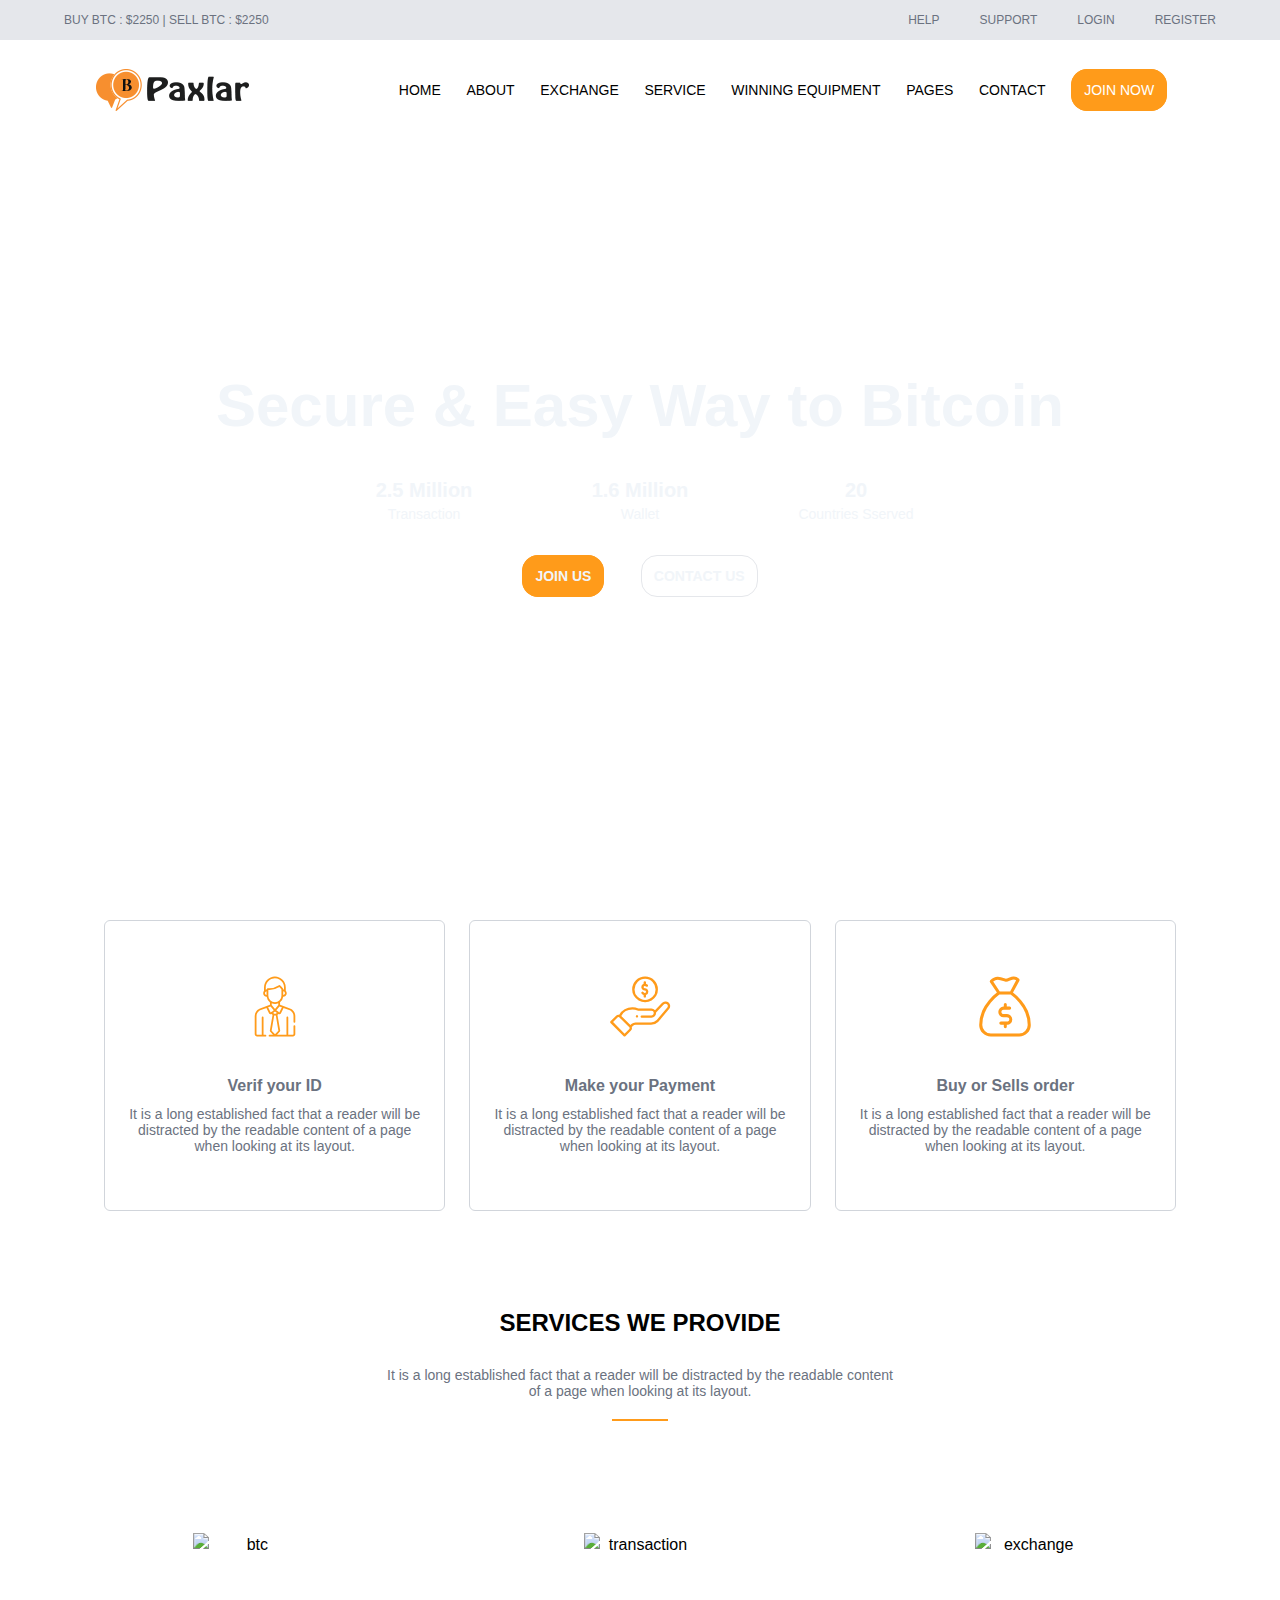
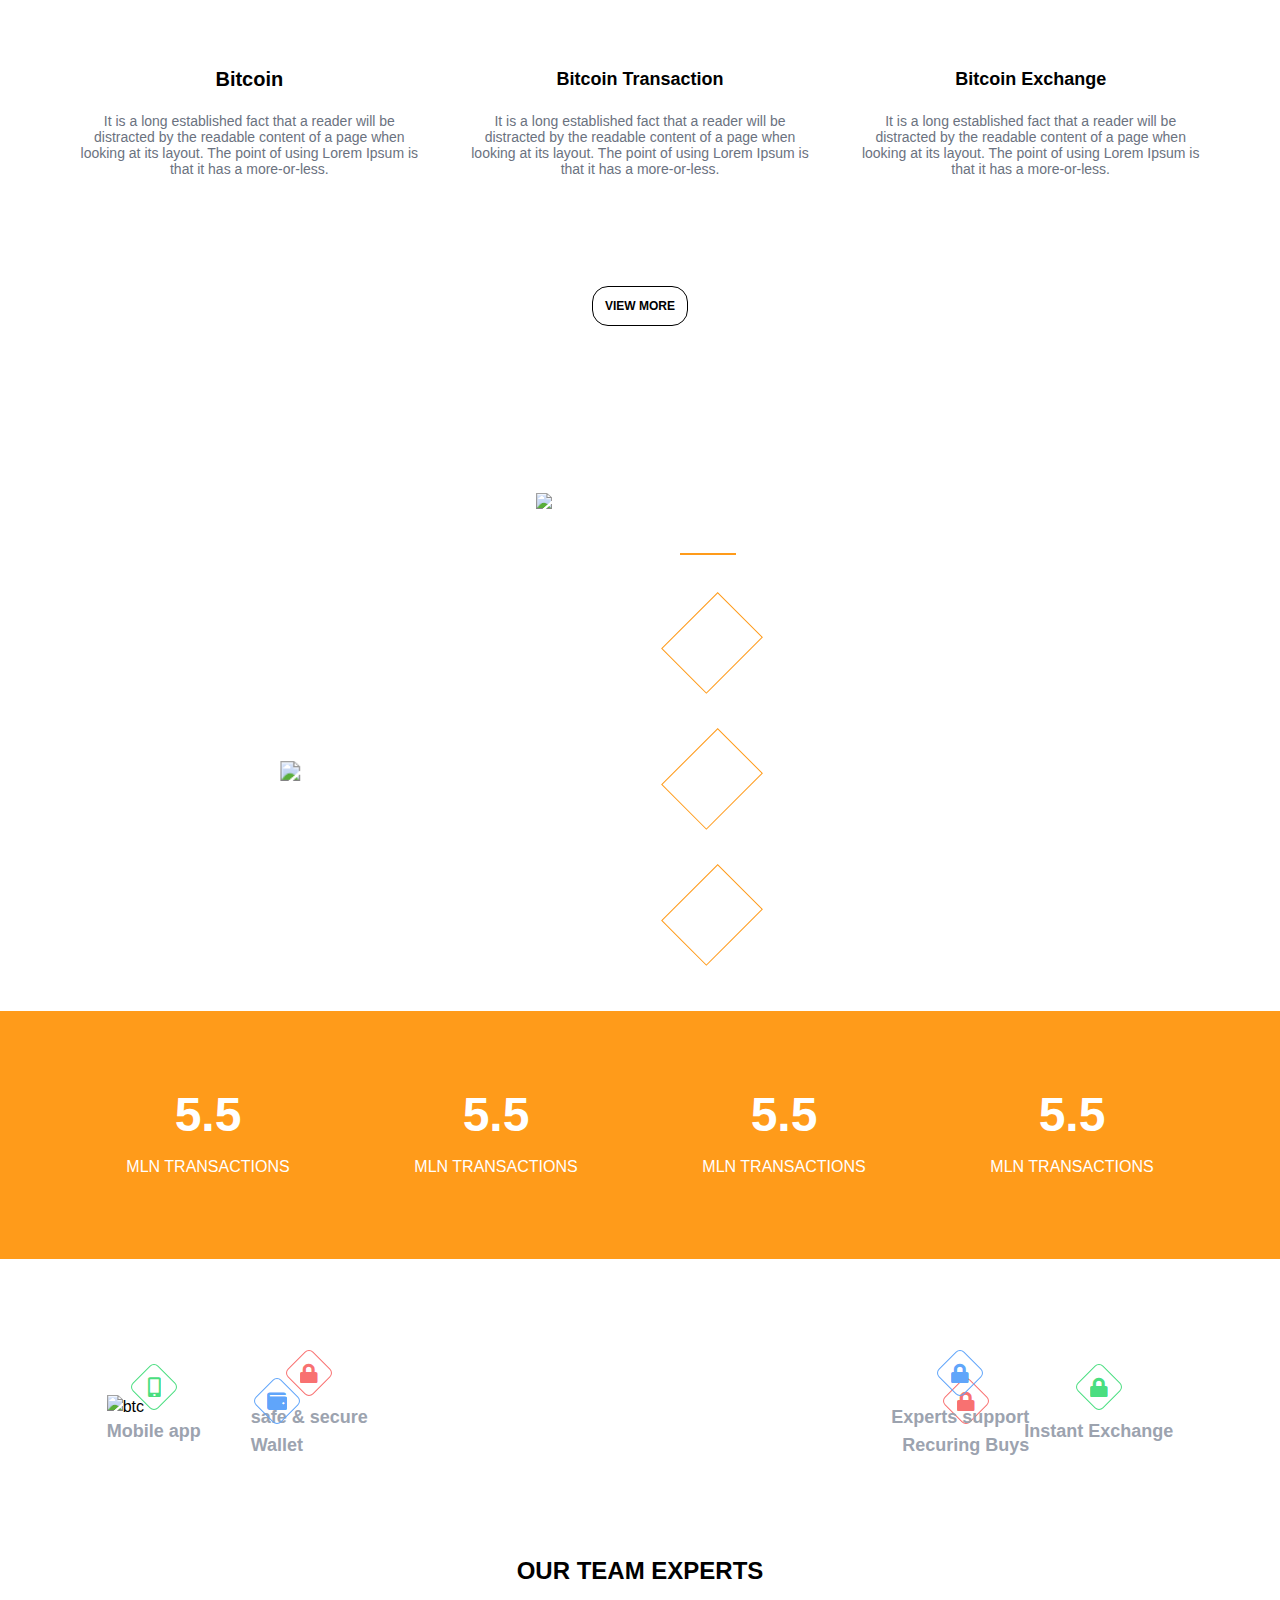
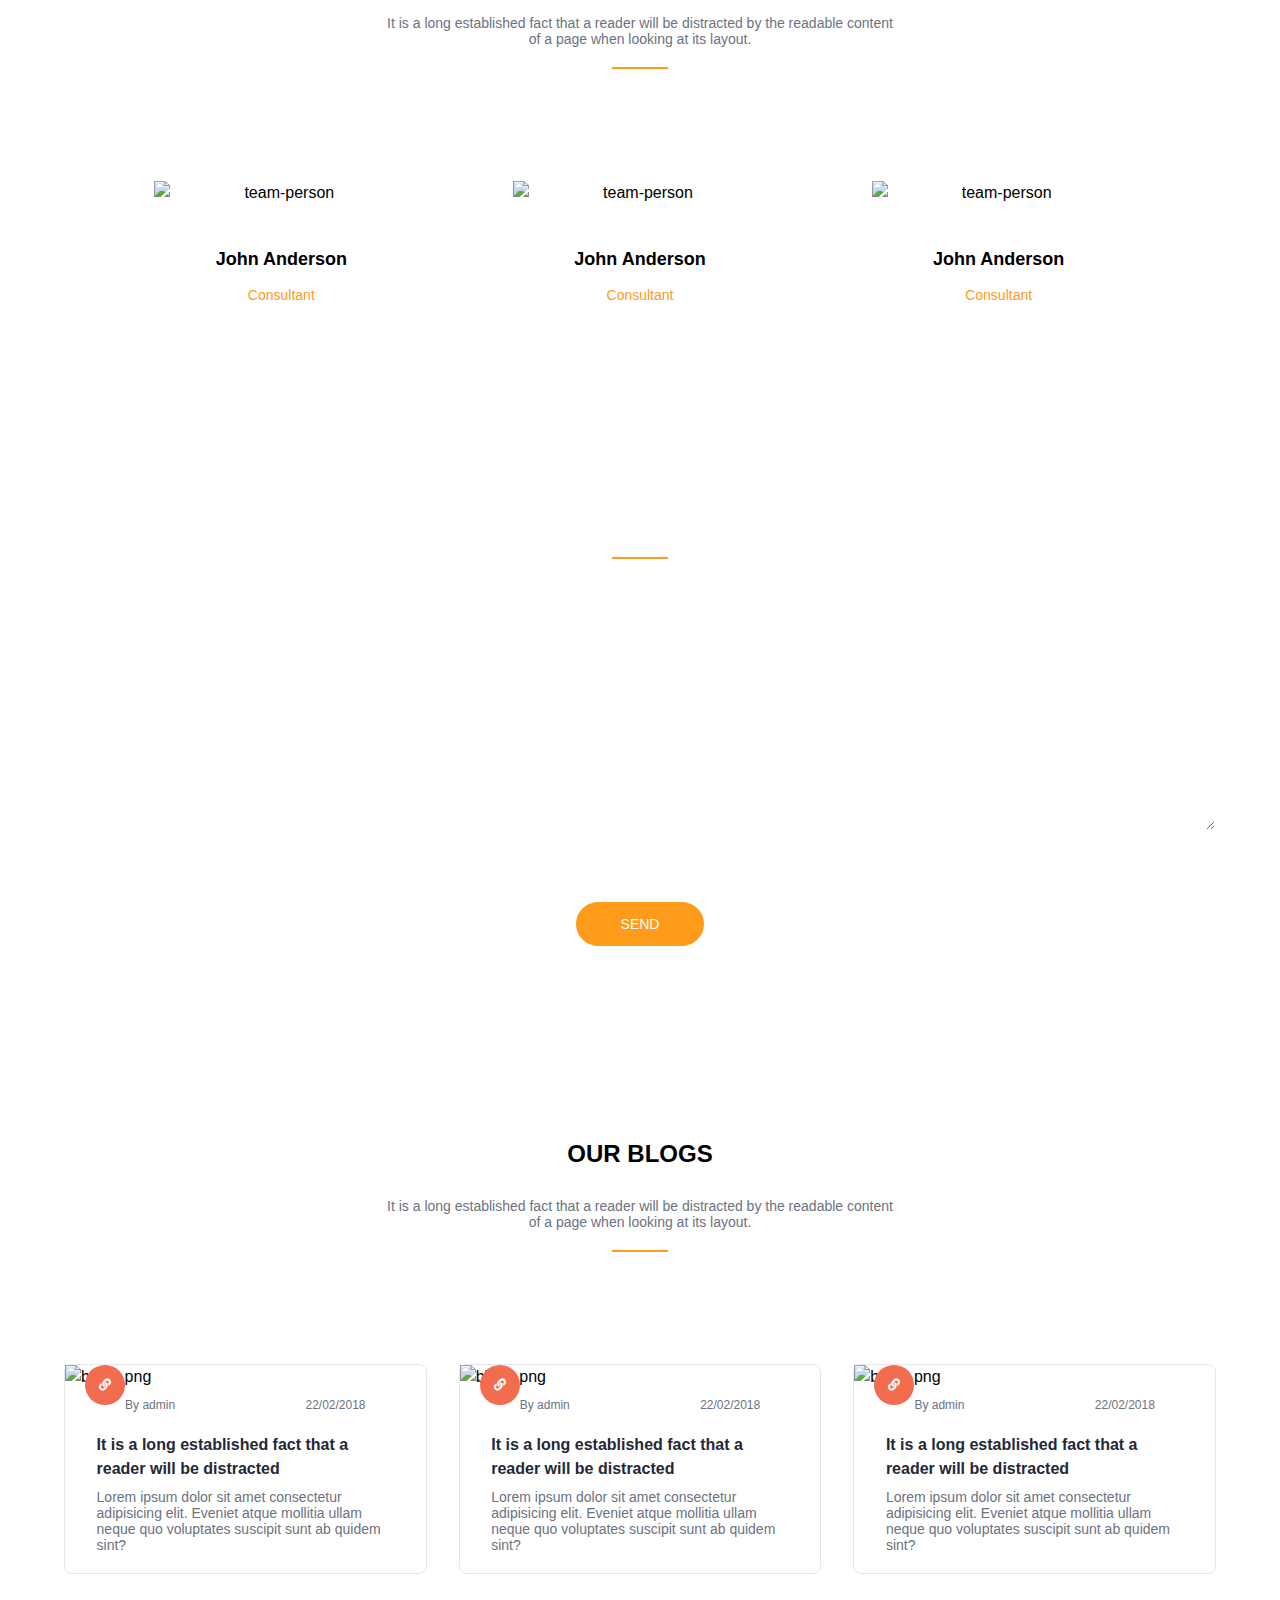
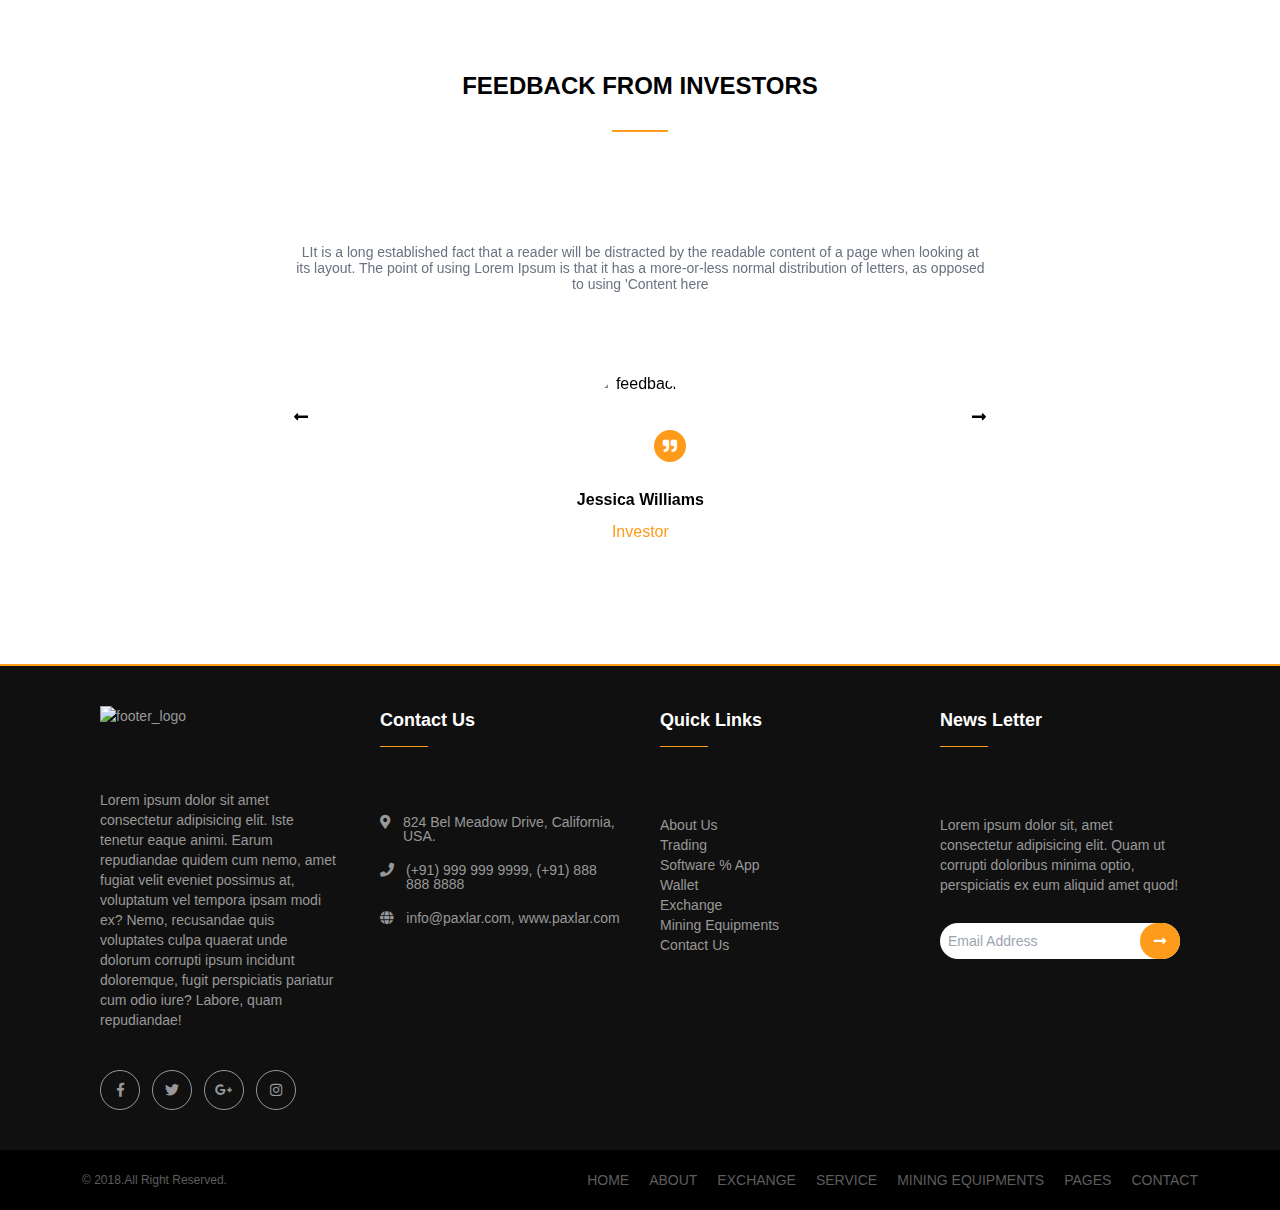
==== index.html @ 5643cb86 "changes" ====
<!DOCTYPE html>
<html lang="en">
<head>
  <meta charset="UTF-8">
  <meta name="viewport" content="width=device-width, initial-scale=1.0">
  <link rel="stylesheet" href="public/font/flaticon.css">
  <link rel="stylesheet" href="public/fontawesome/css/all.css">
  <link rel="stylesheet" href="public/owl.carousel.min.css">
  <link rel="stylesheet" href="public/owl.theme.default.css">
  <link rel="stylesheet" href="public/style.css">
  <title>paxlar project master clone</title>
</head>
<body class="font-bodyFont overflow-x-hidden">
  <!-- Top Nav Section -->
  <section class="bg-gray-200 w-100 py-3 text-xs text-gray-500 uppercase">
    <div class="container">
      <div class="grid sm:grid-cols-2 grid-cols-1 gap-2">
        <div class="col-span-1 sm:text-start text-center">
          <p>BUY BTC : $2250 | SELL BTC : $2250</p>
        </div>
        <div class="col-span-1">
          <ul class="flex items-center sm:justify-end justify-center gap-10">
            <li><a href="">Help</a></li>
            <li><a href="">Support</a></li>
            <li><a href="">Login</a></li>
            <li><a href="">Register</a></li>
          </ul>
        </div>
      </div>
    </div>
  </section>
 <!-- Top Nav Section -->

 <!-- Bottom Nav Section -->
 <section class="bottom-nav-section">
  <div class="container">
    <div class="grid justify-between items-center grid-cols-4 py-3 px-2 gap-2 w-full">
      <div class="col-span-1 px-6">
        <a class="w-10" href=""><img src="public/images/Paxlar_logo.png" alt=""></a>
      </div>
      <div class="nav absolute xl:static xl:w-full w-1/2 bg-white p-7 top-28 -right-full col-span-3 transition-all duration-300">
        <ul class="flex xl:flex-row flex-col justify-around text-black-700 uppercase text-sm gap-6 xl:gap-0 text-center">
          <li class="after hover:text-black-800"><a href="">Home</a></li>
          <li class="after hover:text-black-800"><a href="">About</a></li>
          <li class="after hover:text-black-800"><a href="">Exchange</a></li>
          <li class="after hover:text-black-800"><a href="">Service</a></li>
          <li class="after hover:text-black-800"><a href="">Winning Equipment</a></li>
          <li class="after hover:text-black-800"><a href="">Pages</a></li>
          <li class="after hover:text-black-800"><a href="">Contact</a></li>
          <li><a class="btn border-paxlar bg-paxlar text-white" href="">Join Now</a></li>
        </ul>
      </div>
      
      <div class="xl:hidden relative justify-self-end col-span-3 w-10 h-8 cursor-pointer burger">
        <div class="w-full h-1 block bg-black absolute top-0"></div>
        <div class="w-full h-1 block bg-black absolute top-1/2 -translate-y-1/2"></div>
        <div class="w-full h-1 block bg-black absolute bottom-0"></div>
      </div>
    </div>
  </div>
 </section>
 <!-- Bottom Nav Section -->

 <!-- Hero Section -->
 <section class="bg-[url(.public/images/Banner_bg.jpg)] w-full bg-center bg-cover bg-no-repeat font-raleway h-fullvh md:h-76 grid  text-slate-100 text-center py-10 md:py-0">
    <div class="container">
        <div class="w-9/12 my-auto mx-auto grid gap-10">
            <h1 class="w-full text-6xl font-bold ">Secure & Easy Way to Bitcoin</h1>
             <div class="w-9/12 m-auto">
              <div class="grid md:grid-cols-3 gap-5 md:gap-0">
                <div class="grid">
                  <span class="text-xl font-semibold">2.5 Million</span>
                  <span class="text-sm">Transaction</span>
                </div>
                <div class="grid">
                  <span class="text-xl font-semibold">1.6 Million</span>
                  <span class="text-sm">Wallet</span>
                </div>
                <div class="grid">
                  <span class="text-xl font-semibold">20</span>
                  <span class="text-sm">Countries Sserved</span>
                </div>
              </div>
             </div>
             <div>
              <a href="" class="btn border-paxlar bg-paxlar hover:border-white hover:bg-transparent text-sm font-bold mr-8">Join us</a>
              <a href="" class="btn text-sm font-bold hover:border-paxlar hover:bg-paxlar">Contact us</a>
             </div>
      </div>
    </div>
  </section>
 <!-- Hero Section -->

 <!-- Feature Section -->
 <section class="w-full py-24">
  <div class="container">
    <div class="px-10 grid md:grid-cols-3 gap-6 text-gray-500 text-sm">
       <div class="group border border-gray-300 rounded-md py-14 px-5 text-center hover:bg-[linear-gradient(to_top,rgba(255,156,26,.8),rgba(175,255,26,.8)),url('public/images/bitcoin.png')]  hover:text-gray-100">
        <div class="mb-10 mt-5 text-paxlar group-hover:text-gray-300"><i class="py-10 flaticon-employee"></i></div>
        <h4 class="text-base font-semibold mb-2">Verif your ID</h4>
        <P class=" leading-4">It is a long established fact that a reader will be distracted by the readable content of a page when looking at its layout.</P>
       </div>
        <div class="group border border-gray-300 rounded-md py-14 px-5 text-center hover:bg-[linear-gradient(to_top,rgba(255,156,26,.8),rgba(175,255,26,.8)),url('public/images/bitcoin.png')]  hover:text-gray-100">
          <div class="mb-10 mt-5 text-paxlar group-hover:text-gray-300"><i class="py-10 flaticon-hand"></i></div>
        <h4 class="text-base font-semibold mb-2">Make your Payment</h4>
        <P class=" leading-4">It is a long established fact that a reader will be distracted by the readable content of a page when looking at its layout.
        </P>
        </div>
        <div class="group border border-gray-300 rounded-md py-14 px-5 text-center hover:bg-[linear-gradient(to_top,rgba(255,156,26,.8),rgba(175,255,26,.8)),url('public/images/bitcoin.png')]  hover:text-gray-100">
          <div class="mb-10 mt-5 text-paxlar group-hover:text-gray-300"><i class="py-10 flaticon-money-bag"></i></div>
        <h4 class="text-base font-semibold mb-2">Buy or Sells order</h4>
        <P class=" leading-4">It is a long established fact that a reader will be distracted by the readable content of a page when looking at its layout.</P>
        </div>
      </div>
  </div>
</section>
 <!-- Feature Section -->

 <!-- Service Section -->
 <section class="pb-20">
    <div class="heading">
      <h1 class="heading-h1">services we provide</h1>
      <p class="heading-p">It is a long established fact that a reader will be distracted by the readable content of a page when looking at its layout.</p>
      <span class="heading-span"></span>
    </div>
  <div class="container">
    <div class="grid md:grid-cols-3 gap-5">
        <div class="mb-4 grid gap-5 text-center px-3">
          <img class="w-28 h-28 m-auto" src="images/circle_bitcoin.png" alt="btc">
          <h2 class="text-xl font-semibold">Bitcoin</h2>
          <p class="leading-4 text-gray-500 text-sm mb-5">It is a long established fact that a reader will be distracted by the readable content of a page when looking at its layout. The point of using Lorem Ipsum is that it has a more-or-less.</p>
        </div>
        <div class="mb-4 grid gap-5 text-center px-3">
          <img class="w-28 h-28 m-auto" src="images/bitcoin_transaction.png" alt="transaction">
          <h2 class="text-lg font-semibold">Bitcoin Transaction</h2>
          <p class="leading-4 text-gray-500 text-sm mb-5">It is a long established fact that a reader will be distracted by the readable content of a page when looking at its layout. The point of using Lorem Ipsum is that it has a more-or-less.</p>
        </div>
        <div class="mb-4 grid gap-5 text-center px-3">
          <img class="w-28 h-28 m-auto" src="images/bitcoin_exchange.png" alt="exchange">
          <h2 class="text-lg font-semibold">Bitcoin Exchange</h2>
          <p class="leading-4 text-gray-500 text-sm mb-5">It is a long established fact that a reader will be distracted by the readable content of a page when looking at its layout. The point of using Lorem Ipsum is that it has a more-or-less.</p>
        </div>
    </div>
    <div class="mt-20 text-center">
      <a href="" class="btn text-xs font-semibold border-black hover:border-paxlar hover:bg-paxlar">View More</a>
    </div>
  </div>
 </section>
 <!-- Service Section -->

 <!-- Buy and Sell Section -->
 <section class="w-full pt-24 bg-[linear-gradient(to_top,rgba(0,0,0,0.35),rgba(0,0,0,0.35)),url('public/images/bitcoin_blur.jpg')] bg-no-repeat bg-cover bg-center text-white">
  <div class="container">
    <div class="grid md:grid-cols-2 gap-20">
      <div class="grid justify-center md:justify-end order-last md:order-first relative col-span-1">
        <img class="h-full" src="images/iphone6.png" alt="iphone">
        <img class="absolute right-1/3 md:left-1/3 top-1/2 -translate-x-1/3 xl:translate-x-1/3 translate-y-1/2 scale-125" src="images/Paxlar_logo.png" alt="logo">
      </div>
    <div class="grid col-span-1">
        <div class="text-start w-full mb-12">
          <h1 class="heading-h1">SIMPLE STEPS TO BUY AND SELL BITCOINS
          </h1>
          <span class="w-14 h-0.5 bg-paxlar block"></span>
        </div>
        <ul>
          <li class="flex gap-7 mb-14"><span class="w-20 h-20 block border border-paxlar rotate-45"></span>
           <div class="buy">
            <h3 class="text-lg font-semibold">Download and Wallet
            </h3>
            <p class="text-sm">Download an app or program Bitcoin Wallet which allows you to send and receive Bitcoins
            </p>
           </div>
          </li>
          <li class="flex gap-7 mb-14"><span class="w-20 h-20 block border border-paxlar rotate-45"></span>
           <div class="buy">
            <h3 class="text-lg font-semibold">Download and Wallet
            </h3>
            <p class="text-sm">Download an app or program Bitcoin Wallet which allows you to send and receive Bitcoins
            </p>
           </div>
          </li>
          <li class="flex gap-7 mb-14"><span class="w-20 h-20 block border border-paxlar rotate-45"></span>
           <div class="buy">
            <h3 class="text-lg font-semibold">Download and Wallet
            </h3>
            <p class="text-sm">Download an app or program Bitcoin Wallet which allows you to send and receive Bitcoins
            </p>
           </div>
          </li>
        </ul>
    </div>
  </div>
  </div>
 </section>
 <!-- Buy and Sell Section -->

 <!-- Counter Section -->
 <section class="w-full py-20 bg-paxlar">
  <div class="container">
    <div class="grid sm:grid-cols-4 text-center text-white">
        <div class="col-span-1">
          <h2 class="text-5xl font-bold mb-4">5.5</h2>
          <span>MLN TRANSACTIONS</span>
        </div>
        <div class="col-span-1">
          <h2 class="text-5xl font-bold mb-4">5.5</h2>
          <span>MLN TRANSACTIONS</span>
        </div>
        <div class="col-span-1">
          <h2 class="text-5xl font-bold mb-4">5.5</h2>
          <span>MLN TRANSACTIONS</span>
        </div>
        <div class="col-span-1">
          <h2 class="text-5xl font-bold mb-4">5.5</h2>
          <span>MLN TRANSACTIONS</span>
        </div>
    </div>
  </div>
 </section>
 <!-- Counter Section -->

 <!-- Exhibition Section -->

 <section class="py-24">
  <div class="xl:container">
    <div class="w-full lg:w-10/12 m-auto relative">
      <div class=" grid justify-center mb-14 lg:mb-0 gap-3 lg:absolute lg:top-0 lg:left-36">
          <span class="rotated-span after:border-red-400 text-red-400"><i class="scale-125 fas fa-lock"></i></span>
          <strong class="text-lg text-gray-400">safe & secure</strong>
      </div>
      <div class="grid justify-center mb-14 lg:mb-0  gap-3 lg:absolute lg:left-0 lg:top-1/2 -translate-y-1/2">
          <span class="rotated-span after:border-green-400 text-green-400"><i class="scale-125 fas fa-mobile-alt"></i></span>
          <strong class="text-lg text-gray-400">Mobile app</strong>
      </div>
      <div class="grid justify-center mb-14 lg:mb-0 gap-3 lg:absolute lg:bottom-0  lg:left-36">
          <span class="rotated-span after:border-blue-400 text-blue-400"><i class="scale-125 fas fa-wallet"></i></span>
          <strong class="text-lg text-gray-400">Wallet</strong>
      </div>
      <div class="grid justify-center mb-14 lg:mb-0 gap-3 lg:absolute lg:bottom-0 lg:right-36">
          <span class="rotated-span after:border-red-400 text-red-400"><i class="scale-125 fas fa-lock"></i></span>
          <strong class="text-lg text-gray-400">Recuring Buys</strong>
      </div>
      <div class="grid justify-center mb-14 lg:mb-0 gap-3 lg:absolute lg:right-0 lg:top-1/2 -translate-y-1/2">
          <span class="rotated-span after:border-green-400 text-green-400"><i class="scale-125 fas fa-lock"></i></span>
          <strong class="text-lg text-gray-400">Instant Exchange</strong>
      </div>
      <div class="grid justify-center mb-14 lg:mb-0 gap-3 lg:absolute lg:top-0 lg:right-36">
          <span class="rotated-span after:border-blue-400 text-blue-400"><i class="scale-125 fas fa-lock"></i></span>
          <strong class="text-lg text-gray-400">Experts support</strong>
      </div>
  <img class="hidden lg:block lg-:w-2/5 m-auto py-10" src="images/bitcoin_tree.png" alt="btc">
</div>
  </div>
 </section>

 <!-- Experts Section -->
 <section class="pb-24">
    <div class="heading">
      <h1 class="heading-h1">OUR TEAM EXPERTS</h1>
      <p class="heading-p">It is a long established fact that a reader will be distracted by the readable content of a page when looking at its layout.</p>
      <span class="heading-span"></span>
    </div>
  
  <div class="container">
    <div class="grid sm:grid-cols-3 w-11/12 m-auto text-center justify-center  gap-5">
        <div class="flex flex-col items-center justify-center">
          <img class="w-9/12 h-10/12 mb-10 object-cover" src="images/person1.png" alt="team-person">
          <h3 class="text-lg font-semibold mb-3">John Anderson</h3>
          <span class="text-paxlar text-sm">Consultant</span>
        </div>
        <div class="flex flex-col items-center justify-center">
          <img class="w-9/12 h-10/12 mb-10 object-cover" src="images/person2.png" alt="team-person">
          <h3 class="text-lg font-semibold mb-3">John Anderson</h3>
          <span class="text-paxlar text-sm">Consultant</span>
        </div>
        <div class="flex flex-col items-center justify-center">
          <img class="w-9/12 h-10/12 mb-10 object-cover" src="images/person3.png" alt="team-person">
          <h3 class="text-lg font-semibold mb-3">John Anderson</h3>
          <span class="text-paxlar text-sm">Consultant</span>
        </div>
    </div>
  </div>
 </section>
 <!-- Experts Section -->

 <!-- Consultation Section -->
 <div class="py-24 bg-[url('public/images/contact_bg.jpg')] bg-center bg-no-repeat bg-cover">
    <div class="heading text-white">
      <h1 class="heading-h1">free consultation</h1>
      <spanc class="heading-span"></span>
    </div>
  <div class="container">
    <form action="">
      <div class="flex flex-col sm:flex-row gap-10">
        <div class="col-span-1 w-full mb-4">
          <input class="w-full h-12 bg-transparent border border-white p-3 placeholder:text-white placeholder:text-xs" type="text" placeholder="Full name">
        </div>
        <div class="col-span-1 w-full mb-4">
          <input class="w-full h-12 bg-transparent border border-white p-3 placeholder:text-white placeholder:text-xs" type="email" placeholder="Your email">
        </div>
        <div class="col-span-1 w-full mb-4">
          <input class="w-full h-12 bg-transparent border border-white p-3 placeholder:text-white placeholder:text-xs" type="number" placeholder="Your phone">
        </div>
      </div>
      <div class="grid grid-cols-1">
        <div class="w-full">
          <textarea class="w-full h-10 bg-transparent border border-white p-3 placeholder:text-white placeholder:text-xs h-24" name="" id="" placeholder="Your question"></textarea>
        </div>
      </div>
      <button class="py-3 bg-paxlar border-paxlar text-white w-32 mx-auto block mt-16 rounded-3xl uppercase text-sm">Send</button>
    </form>
  </div>
 </div>
 <!-- Consultation Section -->

 <!-- Blogs Section -->
 <section class="py-24">
    <div class="heading">
      <h1 class="heading-h1">OUR blogs</h1>
      <p class="heading-p">It is a long established fact that a reader will be distracted by the readable content of a page when looking at its layout.</p>
      <span class="heading-span"></span>
    </div>
  <div class="container">
    <div class="grid sm:grid-cols-3 gap-8">
      <div class="col-span-1 border border-gray-200 pb-5 rounded-lg">
        <div class="grid grid-cols-1 items-center">
          <div class="relative">
            <img class="mb-2 w-full" src="images/blog1.png" alt="blog1.png">
            <span class="absolute -bottom-2 left-5 w-5 h-5 bg-orangeRed text-white p-5 text-xs rounded-full flex items-center justify-center"><i class="fas fa-link"></i></span>
          </div>
          <div class="flex w-8/12 justify-between m-auto text-xs text-gray-500 mb-5">
            <span>By admin</span>
            <span>22/02/2018</span>
          </div>
         <div class="container">
          <div class="w-11/12 m-auto">
            <h1 class="text-base font-semibold text-gray-800 mb-2">It is a long established fact that a reader will be distracted</h1>
            <p class="leading-4 text-gray-500 text-sm">Lorem ipsum dolor sit amet consectetur adipisicing elit. Eveniet atque mollitia ullam neque quo voluptates suscipit sunt ab quidem sint?</p>
          </div>
         </div>
        </div>
      </div>
      <div class="col-span-1 border border-gray-200 pb-5 rounded-lg">
        <div class="grid grid-cols-1 items-center">
          <div class="relative">
            <img class="mb-2 w-full h-full object-cover" src="images/blog2.png" alt="blog2.png">
            <span class="absolute -bottom-2 left-5 w-5 h-5 bg-orangeRed text-white p-5 text-xs rounded-full flex items-center justify-center"><i class="fas fa-link"></i></span>
          </div>
          <div class="flex w-8/12 justify-between m-auto text-xs text-gray-500 mb-5">
            <span>By admin</span>
            <span>22/02/2018</span>
          </div>
         <div class="container">
          <div class="w-11/12 m-auto">
            <h1 class="text-base font-semibold text-gray-800 mb-2">It is a long established fact that a reader will be distracted</h1>
            <p class="leading-4 text-gray-500 text-sm">Lorem ipsum dolor sit amet consectetur adipisicing elit. Eveniet atque mollitia ullam neque quo voluptates suscipit sunt ab quidem sint?</p>
          </div>
         </div>
        </div>
      </div>
      <div class="col-span-1 border border-gray-200 pb-5 rounded-lg">
        <div class="grid grid-cols-1 items-center">
          <div class="relative">
            <img class="mb-2 w-full h-full object-cover" src="images/blog3.png" alt="blog1.png">
            <span class="absolute -bottom-2 left-5 w-5 h-5 bg-orangeRed text-white p-5 text-xs rounded-full flex items-center justify-center"><i class="fas fa-link"></i></span>
          </div>
          <div class="flex w-8/12 justify-between m-auto text-xs text-gray-500 mb-5">
            <span>By admin</span>
            <span>22/02/2018</span>
          </div>
         <div class="container">
          <div class="w-11/12 m-auto">
            <h1 class="text-base font-semibold text-gray-800 mb-2">It is a long established fact that a reader will be distracted</h1>
            <p class="leading-4 text-gray-500 text-sm">Lorem ipsum dolor sit amet consectetur adipisicing elit. Eveniet atque mollitia ullam neque quo voluptates suscipit sunt ab quidem sint?</p>
          </div>
         </div>
        </div>
      </div>
    </div>
  </div>
 </section>
 <!-- Blogs Section -->

 <!-- Feedback Section -->
 <section class="pb-24">
  <div class="heading">
    <h1 class="heading-h1">FEEDBACK FROM INVESTORS</h1>
    <span class="heading-span"></span>
  </div>
  <div class="relative w-full">
  <div class="container">
    <div class="owl-carousel w-4/5 md:w-3/5 m-auto text-center">
    <div class="feedback">
      <p class="leading-4 text-gray-500 text-sm mb-20">LIt is a long established fact that a reader will be distracted by the readable content of a page when looking at its layout. The point of using Lorem Ipsum is that it has a more-or-less normal distribution of letters, as opposed to using 'Content here</p>
      <div class="w-24 h-24  m-auto relative mb-5">
        <img class="w-full h-full rounded-full object-cover" src="images/feedback.png" alt="feedback">
        <span class="absolute bottom-1 border-2 border-white bg-paxlar text-white w-9 h-9 flex items-center justify-center rounded-full text-sm right-0"><i class="fas fa-quote-right"></i></span>
      </div>
      <h3 class="font-semibold mb-2">Jessica Williams</h3>
      <span class="text-paxlar">Investor</span>
    </div>
    <div class="feedback">
      <p class="leading-4 text-gray-500 text-sm mb-20">LIt is a long established fact that a reader will be distracted by the readable content of a page when looking at its layout. The point of using Lorem Ipsum is that it has a more-or-less normal distribution of letters, as opposed to using 'Content here</p>
      <div class="w-24 h-24  m-auto relative mb-5">
        <img class="w-full h-full rounded-full object-cover" src="images/bitcoin.png" alt="feedback">
        <span class="absolute bottom-1 border-2 border-white bg-paxlar text-white w-9 h-9 flex items-center justify-center rounded-full text-sm right-0"><i class="fas fa-quote-right"></i></span>
      </div>
      <h3 class="font-semibold mb-2">Jessica Williams</h3>
      <span class="text-paxlar">Investor</span>
    </div>
  </div>
  </div>
  </div>
  </div>
 </section>
 <!-- Feedback Section -->

 <!-- Footer Section -->
 <footer class="border-t-2 border-paxlar">
  <div class="bg-footerTop p-10">
    <div class="container">
      <div class="grid sm:grid-cols-4 gap-10 text-ftc text-sm">
        <div class="col-md-3">
            <div class="top">
              <img class="mb-16" src="images/footer_logo.png" alt="footer_logo">
            <p class="mb-10">Lorem ipsum dolor sit amet consectetur adipisicing elit. Iste tenetur eaque animi. Earum repudiandae quidem cum nemo, amet fugiat velit eveniet possimus at, voluptatum vel tempora ipsam modi ex? Nemo, recusandae quis voluptates culpa quaerat unde dolorum corrupti ipsum incidunt doloremque, fugit perspiciatis pariatur cum odio iure? Labore, quam repudiandae!</p>
            <ul class="flex gap-3">
              <li class="border border-ftc rounded-full w-10 h-10 flex items-center justify-center"><a href="#"><i class="fab fa-facebook-f"></i></a></li>
              <li class="border border-ftc rounded-full w-10 h-10 flex items-center justify-center"><a href="#"><i class="fab fa-twitter"></i></a></li>
              <li class="border border-ftc rounded-full w-10 h-10 flex items-center justify-center"><a href="#"><i class="fab fa-google-plus-g"></i></a></li>
              <li class="border border-ftc rounded-full w-10 h-10 flex items-center justify-center"><a href="#"><i class="fab fa-instagram"></i></a></li>
            </ul>
        </div>
        </div>
        <div class="col-span-1">
            <div class="top">
            <div class="top-heading">
              <h3 class="toph-h3">Contact Us</h3>
              <span class="toph-span"></span>
            </div>
            <div class="flex gap-3 justify-center leading-none mb-5">
              <i class="fas fa-map-marker-alt"></i>
              <span>824 Bel Meadow Drive, California, USA.</span>
            </div>
            <div class="flex gap-3 justify-center leading-none mb-5">
              <i class="fas fa-phone"></i>
              <span>(+91) 999 999 9999,
                (+91) 888 888 8888</span>
            </div>
            <div class="flex gap-3 justify-center leading-none mb-5">
              <i class="fas fa-globe"></i>
              <span>info@paxlar.com,
                www.paxlar.com</span>
            </div>
        </div>
        </div>
        <div class="col-span-1">
            <div class="top-heading">
              <h3 class="toph-h3">Quick Links</h3>
              <span class="toph-span"></span>
            </div>
            <ul class="links">
              <li><a href="#">About Us</a></li>
              <li><a href="#">Trading</a></li>
              <li><a href="#">Software % App</a></li>
              <li><a href="#">Wallet</a></li>
              <li><a href="#">Exchange</a></li>
              <li><a href="#">Mining Equipments</a></li>
              <li><a href="#">Contact Us</a></li>
          </ul> 
        </div>
        <div class="col-span-1">
            <div class="top-heading">
              <h3 class="toph-h3">News Letter</h3>
              <span class="toph-span"></span>
            </div>
            <p>Lorem ipsum dolor sit, amet consectetur adipisicing elit. Quam ut corrupti doloribus minima optio, perspiciatis ex eum aliquid amet quod!</p> 
            <form action="" class="mt-7 relative">
              <input type="email" placeholder="Email Address" class="w-full p-2 rounded-3xl"> 
              <button type="submit" class="bg-paxlar rounded-3xl absolute top-0 right-0 h-full w-10 text-white"> <i class="fas fa-long-arrow-alt-right"></i></button> 
            </form>
        </div>
      </div>
    </div>
  </div>
  <div class="bg-black text-footerBottom p-5">
    <div class="container">
      <div class="grid gap-10 lg:grid-cols-3 justify-center lg:justify-between">
        <div class="col-span-1 text-xs grid items-center order-last lg:order-first">
          <p>&copy; 2018.All Right Reserved.</p>
        </div>
        <div class="col-span-2">
          <ul class="flex flex-col lg:flex-row gap-5 justify-end uppercase text-sm">
            <li><a href="#">Home</a></li>
            <li><a href="#">About</a></li>
            <li><a href="#">Exchange</a></li>
            <li><a href="#">Service</a></li>
            <li><a href="#">Mining Equipments</a></li>
            <li><a href="#">Pages</a></li>
            <li><a href="#">Contact</a></li>
          </ul>
        </div>
      </div>
    </div>
  </div>
 </footer>
 <!-- Footer Section -->

  <script src="public/jquery.js"></script>
  <script src="public/owl.carousel.min.js"></script>
  <script src="public/main.js"></script> 
</body>
</html>
---- public/font/flaticon.css ----
/*
  	Flaticon icon font: Flaticon
  	Creation date: 30/10/2018 07:57
  	*/

@font-face {
  font-family: "Flaticon";
  src: url("./Flaticon.eot");
  src: url("./Flaticon.eot?#iefix") format("embedded-opentype"),
       url("./Flaticon.woff") format("woff"),
       url("./Flaticon.ttf") format("truetype"),
       url("./Flaticon.svg#Flaticon") format("svg");
  font-weight: normal;
  font-style: normal;
}

@media screen and (-webkit-min-device-pixel-ratio:0) {
  @font-face {
    font-family: "Flaticon";
    src: url("./Flaticon.svg#Flaticon") format("svg");
  }
}

[class^="flaticon-"]:before, [class*=" flaticon-"]:before,
[class^="flaticon-"]:after, [class*=" flaticon-"]:after {   
  font-family: Flaticon;
  font-size: 60px;
  font-style: normal;
  margin-left: 0;
}

.flaticon-employee:before { content: "\f100"; }
.flaticon-hand:before { content: "\f101"; }
.flaticon-money-bag:before { content: "\f102"; }
---- public/style.css ----
/*
! tailwindcss v3.3.5 | MIT License | https://tailwindcss.com
*/

/*
1. Prevent padding and border from affecting element width. (https://github.com/mozdevs/cssremedy/issues/4)
2. Allow adding a border to an element by just adding a border-width. (https://github.com/tailwindcss/tailwindcss/pull/116)
*/

*,
::before,
::after {
  box-sizing: border-box;
  /* 1 */
  border-width: 0;
  /* 2 */
  border-style: solid;
  /* 2 */
  border-color: #e5e7eb;
  /* 2 */
}

::before,
::after {
  --tw-content: '';
}

/*
1. Use a consistent sensible line-height in all browsers.
2. Prevent adjustments of font size after orientation changes in iOS.
3. Use a more readable tab size.
4. Use the user's configured `sans` font-family by default.
5. Use the user's configured `sans` font-feature-settings by default.
6. Use the user's configured `sans` font-variation-settings by default.
*/

html {
  line-height: 1.5;
  /* 1 */
  -webkit-text-size-adjust: 100%;
  /* 2 */
  -moz-tab-size: 4;
  /* 3 */
  -o-tab-size: 4;
     tab-size: 4;
  /* 3 */
  font-family: ui-sans-serif, system-ui, -apple-system, BlinkMacSystemFont, "Segoe UI", Roboto, "Helvetica Neue", Arial, "Noto Sans", sans-serif, "Apple Color Emoji", "Segoe UI Emoji", "Segoe UI Symbol", "Noto Color Emoji";
  /* 4 */
  font-feature-settings: normal;
  /* 5 */
  font-variation-settings: normal;
  /* 6 */
}

/*
1. Remove the margin in all browsers.
2. Inherit line-height from `html` so users can set them as a class directly on the `html` element.
*/

body {
  margin: 0;
  /* 1 */
  line-height: inherit;
  /* 2 */
}

/*
1. Add the correct height in Firefox.
2. Correct the inheritance of border color in Firefox. (https://bugzilla.mozilla.org/show_bug.cgi?id=190655)
3. Ensure horizontal rules are visible by default.
*/

hr {
  height: 0;
  /* 1 */
  color: inherit;
  /* 2 */
  border-top-width: 1px;
  /* 3 */
}

/*
Add the correct text decoration in Chrome, Edge, and Safari.
*/

abbr:where([title]) {
  -webkit-text-decoration: underline dotted;
          text-decoration: underline dotted;
}

/*
Remove the default font size and weight for headings.
*/

h1,
h2,
h3,
h4,
h5,
h6 {
  font-size: inherit;
  font-weight: inherit;
}

/*
Reset links to optimize for opt-in styling instead of opt-out.
*/

a {
  color: inherit;
  text-decoration: inherit;
}

/*
Add the correct font weight in Edge and Safari.
*/

b,
strong {
  font-weight: bolder;
}

/*
1. Use the user's configured `mono` font family by default.
2. Correct the odd `em` font sizing in all browsers.
*/

code,
kbd,
samp,
pre {
  font-family: ui-monospace, SFMono-Regular, Menlo, Monaco, Consolas, "Liberation Mono", "Courier New", monospace;
  /* 1 */
  font-size: 1em;
  /* 2 */
}

/*
Add the correct font size in all browsers.
*/

small {
  font-size: 80%;
}

/*
Prevent `sub` and `sup` elements from affecting the line height in all browsers.
*/

sub,
sup {
  font-size: 75%;
  line-height: 0;
  position: relative;
  vertical-align: baseline;
}

sub {
  bottom: -0.25em;
}

sup {
  top: -0.5em;
}

/*
1. Remove text indentation from table contents in Chrome and Safari. (https://bugs.chromium.org/p/chromium/issues/detail?id=999088, https://bugs.webkit.org/show_bug.cgi?id=201297)
2. Correct table border color inheritance in all Chrome and Safari. (https://bugs.chromium.org/p/chromium/issues/detail?id=935729, https://bugs.webkit.org/show_bug.cgi?id=195016)
3. Remove gaps between table borders by default.
*/

table {
  text-indent: 0;
  /* 1 */
  border-color: inherit;
  /* 2 */
  border-collapse: collapse;
  /* 3 */
}

/*
1. Change the font styles in all browsers.
2. Remove the margin in Firefox and Safari.
3. Remove default padding in all browsers.
*/

button,
input,
optgroup,
select,
textarea {
  font-family: inherit;
  /* 1 */
  font-feature-settings: inherit;
  /* 1 */
  font-variation-settings: inherit;
  /* 1 */
  font-size: 100%;
  /* 1 */
  font-weight: inherit;
  /* 1 */
  line-height: inherit;
  /* 1 */
  color: inherit;
  /* 1 */
  margin: 0;
  /* 2 */
  padding: 0;
  /* 3 */
}

/*
Remove the inheritance of text transform in Edge and Firefox.
*/

button,
select {
  text-transform: none;
}

/*
1. Correct the inability to style clickable types in iOS and Safari.
2. Remove default button styles.
*/

button,
[type='button'],
[type='reset'],
[type='submit'] {
  -webkit-appearance: button;
  /* 1 */
  background-color: transparent;
  /* 2 */
  background-image: none;
  /* 2 */
}

/*
Use the modern Firefox focus style for all focusable elements.
*/

:-moz-focusring {
  outline: auto;
}

/*
Remove the additional `:invalid` styles in Firefox. (https://github.com/mozilla/gecko-dev/blob/2f9eacd9d3d995c937b4251a5557d95d494c9be1/layout/style/res/forms.css#L728-L737)
*/

:-moz-ui-invalid {
  box-shadow: none;
}

/*
Add the correct vertical alignment in Chrome and Firefox.
*/

progress {
  vertical-align: baseline;
}

/*
Correct the cursor style of increment and decrement buttons in Safari.
*/

::-webkit-inner-spin-button,
::-webkit-outer-spin-button {
  height: auto;
}

/*
1. Correct the odd appearance in Chrome and Safari.
2. Correct the outline style in Safari.
*/

[type='search'] {
  -webkit-appearance: textfield;
  /* 1 */
  outline-offset: -2px;
  /* 2 */
}

/*
Remove the inner padding in Chrome and Safari on macOS.
*/

::-webkit-search-decoration {
  -webkit-appearance: none;
}

/*
1. Correct the inability to style clickable types in iOS and Safari.
2. Change font properties to `inherit` in Safari.
*/

::-webkit-file-upload-button {
  -webkit-appearance: button;
  /* 1 */
  font: inherit;
  /* 2 */
}

/*
Add the correct display in Chrome and Safari.
*/

summary {
  display: list-item;
}

/*
Removes the default spacing and border for appropriate elements.
*/

blockquote,
dl,
dd,
h1,
h2,
h3,
h4,
h5,
h6,
hr,
figure,
p,
pre {
  margin: 0;
}

fieldset {
  margin: 0;
  padding: 0;
}

legend {
  padding: 0;
}

ol,
ul,
menu {
  list-style: none;
  margin: 0;
  padding: 0;
}

/*
Reset default styling for dialogs.
*/

dialog {
  padding: 0;
}

/*
Prevent resizing textareas horizontally by default.
*/

textarea {
  resize: vertical;
}

/*
1. Reset the default placeholder opacity in Firefox. (https://github.com/tailwindlabs/tailwindcss/issues/3300)
2. Set the default placeholder color to the user's configured gray 400 color.
*/

input::-moz-placeholder, textarea::-moz-placeholder {
  opacity: 1;
  /* 1 */
  color: #9ca3af;
  /* 2 */
}

input::placeholder,
textarea::placeholder {
  opacity: 1;
  /* 1 */
  color: #9ca3af;
  /* 2 */
}

/*
Set the default cursor for buttons.
*/

button,
[role="button"] {
  cursor: pointer;
}

/*
Make sure disabled buttons don't get the pointer cursor.
*/

:disabled {
  cursor: default;
}

/*
1. Make replaced elements `display: block` by default. (https://github.com/mozdevs/cssremedy/issues/14)
2. Add `vertical-align: middle` to align replaced elements more sensibly by default. (https://github.com/jensimmons/cssremedy/issues/14#issuecomment-634934210)
   This can trigger a poorly considered lint error in some tools but is included by design.
*/

img,
svg,
video,
canvas,
audio,
iframe,
embed,
object {
  display: block;
  /* 1 */
  vertical-align: middle;
  /* 2 */
}

/*
Constrain images and videos to the parent width and preserve their intrinsic aspect ratio. (https://github.com/mozdevs/cssremedy/issues/14)
*/

img,
video {
  max-width: 100%;
  height: auto;
}

/* Make elements with the HTML hidden attribute stay hidden by default */

[hidden] {
  display: none;
}

*, ::before, ::after {
  --tw-border-spacing-x: 0;
  --tw-border-spacing-y: 0;
  --tw-translate-x: 0;
  --tw-translate-y: 0;
  --tw-rotate: 0;
  --tw-skew-x: 0;
  --tw-skew-y: 0;
  --tw-scale-x: 1;
  --tw-scale-y: 1;
  --tw-pan-x:  ;
  --tw-pan-y:  ;
  --tw-pinch-zoom:  ;
  --tw-scroll-snap-strictness: proximity;
  --tw-gradient-from-position:  ;
  --tw-gradient-via-position:  ;
  --tw-gradient-to-position:  ;
  --tw-ordinal:  ;
  --tw-slashed-zero:  ;
  --tw-numeric-figure:  ;
  --tw-numeric-spacing:  ;
  --tw-numeric-fraction:  ;
  --tw-ring-inset:  ;
  --tw-ring-offset-width: 0px;
  --tw-ring-offset-color: #fff;
  --tw-ring-color: rgb(59 130 246 / 0.5);
  --tw-ring-offset-shadow: 0 0 #0000;
  --tw-ring-shadow: 0 0 #0000;
  --tw-shadow: 0 0 #0000;
  --tw-shadow-colored: 0 0 #0000;
  --tw-blur:  ;
  --tw-brightness:  ;
  --tw-contrast:  ;
  --tw-grayscale:  ;
  --tw-hue-rotate:  ;
  --tw-invert:  ;
  --tw-saturate:  ;
  --tw-sepia:  ;
  --tw-drop-shadow:  ;
  --tw-backdrop-blur:  ;
  --tw-backdrop-brightness:  ;
  --tw-backdrop-contrast:  ;
  --tw-backdrop-grayscale:  ;
  --tw-backdrop-hue-rotate:  ;
  --tw-backdrop-invert:  ;
  --tw-backdrop-opacity:  ;
  --tw-backdrop-saturate:  ;
  --tw-backdrop-sepia:  ;
}

::backdrop {
  --tw-border-spacing-x: 0;
  --tw-border-spacing-y: 0;
  --tw-translate-x: 0;
  --tw-translate-y: 0;
  --tw-rotate: 0;
  --tw-skew-x: 0;
  --tw-skew-y: 0;
  --tw-scale-x: 1;
  --tw-scale-y: 1;
  --tw-pan-x:  ;
  --tw-pan-y:  ;
  --tw-pinch-zoom:  ;
  --tw-scroll-snap-strictness: proximity;
  --tw-gradient-from-position:  ;
  --tw-gradient-via-position:  ;
  --tw-gradient-to-position:  ;
  --tw-ordinal:  ;
  --tw-slashed-zero:  ;
  --tw-numeric-figure:  ;
  --tw-numeric-spacing:  ;
  --tw-numeric-fraction:  ;
  --tw-ring-inset:  ;
  --tw-ring-offset-width: 0px;
  --tw-ring-offset-color: #fff;
  --tw-ring-color: rgb(59 130 246 / 0.5);
  --tw-ring-offset-shadow: 0 0 #0000;
  --tw-ring-shadow: 0 0 #0000;
  --tw-shadow: 0 0 #0000;
  --tw-shadow-colored: 0 0 #0000;
  --tw-blur:  ;
  --tw-brightness:  ;
  --tw-contrast:  ;
  --tw-grayscale:  ;
  --tw-hue-rotate:  ;
  --tw-invert:  ;
  --tw-saturate:  ;
  --tw-sepia:  ;
  --tw-drop-shadow:  ;
  --tw-backdrop-blur:  ;
  --tw-backdrop-brightness:  ;
  --tw-backdrop-contrast:  ;
  --tw-backdrop-grayscale:  ;
  --tw-backdrop-hue-rotate:  ;
  --tw-backdrop-invert:  ;
  --tw-backdrop-opacity:  ;
  --tw-backdrop-saturate:  ;
  --tw-backdrop-sepia:  ;
}

.container {
  width: 100%;
}

@media (min-width: 640px) {
  .container {
    max-width: 640px;
  }
}

@media (min-width: 768px) {
  .container {
    max-width: 768px;
  }
}

@media (min-width: 1024px) {
  .container {
    max-width: 1024px;
  }
}

@media (min-width: 1280px) {
  .container {
    max-width: 1280px;
  }
}

@media (min-width: 1536px) {
  .container {
    max-width: 1536px;
  }
}

.absolute {
  position: absolute;
}

.relative {
  position: relative;
}

.-bottom-2 {
  bottom: -0.5rem;
}

.-right-full {
  right: -100%;
}

.bottom-0 {
  bottom: 0px;
}

.bottom-1 {
  bottom: 0.25rem;
}

.left-5 {
  left: 1.25rem;
}

.right-0 {
  right: 0px;
}

.right-1\/3 {
  right: 33.333333%;
}

.top-0 {
  top: 0px;
}

.top-1\/2 {
  top: 50%;
}

.top-28 {
  top: 7rem;
}

.order-last {
  order: 9999;
}

.col-span-1 {
  grid-column: span 1 / span 1;
}

.col-span-2 {
  grid-column: span 2 / span 2;
}

.col-span-3 {
  grid-column: span 3 / span 3;
}

.m-auto {
  margin: auto;
}

.mx-auto {
  margin-left: auto;
  margin-right: auto;
}

.my-auto {
  margin-top: auto;
  margin-bottom: auto;
}

.mb-10 {
  margin-bottom: 2.5rem;
}

.mb-12 {
  margin-bottom: 3rem;
}

.mb-14 {
  margin-bottom: 3.5rem;
}

.mb-16 {
  margin-bottom: 4rem;
}

.mb-2 {
  margin-bottom: 0.5rem;
}

.mb-20 {
  margin-bottom: 5rem;
}

.mb-3 {
  margin-bottom: 0.75rem;
}

.mb-4 {
  margin-bottom: 1rem;
}

.mb-5 {
  margin-bottom: 1.25rem;
}

.mr-8 {
  margin-right: 2rem;
}

.mt-16 {
  margin-top: 4rem;
}

.mt-20 {
  margin-top: 5rem;
}

.mt-5 {
  margin-top: 1.25rem;
}

.mt-7 {
  margin-top: 1.75rem;
}

.block {
  display: block;
}

.flex {
  display: flex;
}

.grid {
  display: grid;
}

.hidden {
  display: none;
}

.h-0 {
  height: 0px;
}

.h-0\.5 {
  height: 0.125rem;
}

.h-1 {
  height: 0.25rem;
}

.h-10 {
  height: 2.5rem;
}

.h-12 {
  height: 3rem;
}

.h-20 {
  height: 5rem;
}

.h-24 {
  height: 6rem;
}

.h-28 {
  height: 7rem;
}

.h-5 {
  height: 1.25rem;
}

.h-8 {
  height: 2rem;
}

.h-9 {
  height: 2.25rem;
}

.h-full {
  height: 100%;
}

.h-fullvh {
  height: 100vh;
}

.w-1\/2 {
  width: 50%;
}

.w-10 {
  width: 2.5rem;
}

.w-11\/12 {
  width: 91.666667%;
}

.w-14 {
  width: 3.5rem;
}

.w-20 {
  width: 5rem;
}

.w-24 {
  width: 6rem;
}

.w-28 {
  width: 7rem;
}

.w-32 {
  width: 8rem;
}

.w-4\/5 {
  width: 80%;
}

.w-5 {
  width: 1.25rem;
}

.w-8\/12 {
  width: 66.666667%;
}

.w-9 {
  width: 2.25rem;
}

.w-9\/12 {
  width: 75%;
}

.w-full {
  width: 100%;
}

.-translate-x-1\/3 {
  --tw-translate-x: -33.333333%;
  transform: translate(var(--tw-translate-x), var(--tw-translate-y)) rotate(var(--tw-rotate)) skewX(var(--tw-skew-x)) skewY(var(--tw-skew-y)) scaleX(var(--tw-scale-x)) scaleY(var(--tw-scale-y));
}

.-translate-y-1\/2 {
  --tw-translate-y: -50%;
  transform: translate(var(--tw-translate-x), var(--tw-translate-y)) rotate(var(--tw-rotate)) skewX(var(--tw-skew-x)) skewY(var(--tw-skew-y)) scaleX(var(--tw-scale-x)) scaleY(var(--tw-scale-y));
}

.translate-y-1\/2 {
  --tw-translate-y: 50%;
  transform: translate(var(--tw-translate-x), var(--tw-translate-y)) rotate(var(--tw-rotate)) skewX(var(--tw-skew-x)) skewY(var(--tw-skew-y)) scaleX(var(--tw-scale-x)) scaleY(var(--tw-scale-y));
}

.rotate-45 {
  --tw-rotate: 45deg;
  transform: translate(var(--tw-translate-x), var(--tw-translate-y)) rotate(var(--tw-rotate)) skewX(var(--tw-skew-x)) skewY(var(--tw-skew-y)) scaleX(var(--tw-scale-x)) scaleY(var(--tw-scale-y));
}

.scale-125 {
  --tw-scale-x: 1.25;
  --tw-scale-y: 1.25;
  transform: translate(var(--tw-translate-x), var(--tw-translate-y)) rotate(var(--tw-rotate)) skewX(var(--tw-skew-x)) skewY(var(--tw-skew-y)) scaleX(var(--tw-scale-x)) scaleY(var(--tw-scale-y));
}

.cursor-pointer {
  cursor: pointer;
}

.grid-cols-1 {
  grid-template-columns: repeat(1, minmax(0, 1fr));
}

.grid-cols-4 {
  grid-template-columns: repeat(4, minmax(0, 1fr));
}

.flex-col {
  flex-direction: column;
}

.items-center {
  align-items: center;
}

.justify-end {
  justify-content: flex-end;
}

.justify-center {
  justify-content: center;
}

.justify-between {
  justify-content: space-between;
}

.justify-around {
  justify-content: space-around;
}

.gap-10 {
  gap: 2.5rem;
}

.gap-2 {
  gap: 0.5rem;
}

.gap-20 {
  gap: 5rem;
}

.gap-3 {
  gap: 0.75rem;
}

.gap-5 {
  gap: 1.25rem;
}

.gap-6 {
  gap: 1.5rem;
}

.gap-7 {
  gap: 1.75rem;
}

.gap-8 {
  gap: 2rem;
}

.justify-self-end {
  justify-self: end;
}

.overflow-x-hidden {
  overflow-x: hidden;
}

.rounded-3xl {
  border-radius: 1.5rem;
}

.rounded-full {
  border-radius: 9999px;
}

.rounded-lg {
  border-radius: 0.5rem;
}

.rounded-md {
  border-radius: 0.375rem;
}

.border {
  border-width: 1px;
}

.border-2 {
  border-width: 2px;
}

.border-t-2 {
  border-top-width: 2px;
}

.border-black {
  --tw-border-opacity: 1;
  border-color: rgb(0 0 0 / var(--tw-border-opacity));
}

.border-ftc {
  --tw-border-opacity: 1;
  border-color: rgb(152 152 152 / var(--tw-border-opacity));
}

.border-gray-200 {
  --tw-border-opacity: 1;
  border-color: rgb(229 231 235 / var(--tw-border-opacity));
}

.border-gray-300 {
  --tw-border-opacity: 1;
  border-color: rgb(209 213 219 / var(--tw-border-opacity));
}

.border-paxlar {
  --tw-border-opacity: 1;
  border-color: rgb(255 155 26 / var(--tw-border-opacity));
}

.border-white {
  --tw-border-opacity: 1;
  border-color: rgb(255 255 255 / var(--tw-border-opacity));
}

.bg-black {
  --tw-bg-opacity: 1;
  background-color: rgb(0 0 0 / var(--tw-bg-opacity));
}

.bg-footerTop {
  --tw-bg-opacity: 1;
  background-color: rgb(16 16 16 / var(--tw-bg-opacity));
}

.bg-gray-200 {
  --tw-bg-opacity: 1;
  background-color: rgb(229 231 235 / var(--tw-bg-opacity));
}

.bg-orangeRed {
  --tw-bg-opacity: 1;
  background-color: rgb(242 108 79 / var(--tw-bg-opacity));
}

.bg-paxlar {
  --tw-bg-opacity: 1;
  background-color: rgb(255 155 26 / var(--tw-bg-opacity));
}

.bg-transparent {
  background-color: transparent;
}

.bg-white {
  --tw-bg-opacity: 1;
  background-color: rgb(255 255 255 / var(--tw-bg-opacity));
}

.bg-\[linear-gradient\(to_top\2c rgba\(0\2c 0\2c 0\2c 0\.35\)\2c rgba\(0\2c 0\2c 0\2c 0\.35\)\)\2c url\(\'images\/bitcoin_blur\.jpg\'\)\] {
  background-image: linear-gradient(to top,rgba(0,0,0,0.35),rgba(0,0,0,0.35)),url('images/bitcoin_blur.jpg');
}

.bg-\[url\(\'\.\/images\/contact_bg\.jpg\'\)\] {
  background-image: url('./images/contact_bg.jpg');
}

.bg-\[url\(\.\/images\/Banner_bg\.jpg\)\] {
  background-image: url(./images/Banner_bg.jpg);
}

.bg-cover {
  background-size: cover;
}

.bg-center {
  background-position: center;
}

.bg-no-repeat {
  background-repeat: no-repeat;
}

.object-cover {
  -o-object-fit: cover;
     object-fit: cover;
}

.p-10 {
  padding: 2.5rem;
}

.p-2 {
  padding: 0.5rem;
}

.p-3 {
  padding: 0.75rem;
}

.p-5 {
  padding: 1.25rem;
}

.p-7 {
  padding: 1.75rem;
}

.px-10 {
  padding-left: 2.5rem;
  padding-right: 2.5rem;
}

.px-2 {
  padding-left: 0.5rem;
  padding-right: 0.5rem;
}

.px-3 {
  padding-left: 0.75rem;
  padding-right: 0.75rem;
}

.px-5 {
  padding-left: 1.25rem;
  padding-right: 1.25rem;
}

.px-6 {
  padding-left: 1.5rem;
  padding-right: 1.5rem;
}

.py-10 {
  padding-top: 2.5rem;
  padding-bottom: 2.5rem;
}

.py-14 {
  padding-top: 3.5rem;
  padding-bottom: 3.5rem;
}

.py-20 {
  padding-top: 5rem;
  padding-bottom: 5rem;
}

.py-24 {
  padding-top: 6rem;
  padding-bottom: 6rem;
}

.py-3 {
  padding-top: 0.75rem;
  padding-bottom: 0.75rem;
}

.pb-20 {
  padding-bottom: 5rem;
}

.pb-24 {
  padding-bottom: 6rem;
}

.pb-5 {
  padding-bottom: 1.25rem;
}

.pt-24 {
  padding-top: 6rem;
}

.text-center {
  text-align: center;
}

.text-start {
  text-align: start;
}

.font-bodyFont {
  font-family: 'Montserrat', sans-serif;
}

.font-raleway {
  font-family: 'Raleway', sans-serif;
}

.text-5xl {
  font-size: 3rem;
  line-height: 1;
}

.text-6xl {
  font-size: 3.75rem;
  line-height: 1;
}

.text-base {
  font-size: 1rem;
  line-height: 1.5rem;
}

.text-lg {
  font-size: 1.125rem;
  line-height: 1.75rem;
}

.text-sm {
  font-size: 0.875rem;
  line-height: 1.25rem;
}

.text-xl {
  font-size: 1.25rem;
  line-height: 1.75rem;
}

.text-xs {
  font-size: 0.75rem;
  line-height: 1rem;
}

.font-bold {
  font-weight: 700;
}

.font-semibold {
  font-weight: 600;
}

.uppercase {
  text-transform: uppercase;
}

.leading-4 {
  line-height: 1rem;
}

.leading-none {
  line-height: 1;
}

.text-blue-400 {
  --tw-text-opacity: 1;
  color: rgb(96 165 250 / var(--tw-text-opacity));
}

.text-footerBottom {
  --tw-text-opacity: 1;
  color: rgb(93 93 93 / var(--tw-text-opacity));
}

.text-ftc {
  --tw-text-opacity: 1;
  color: rgb(152 152 152 / var(--tw-text-opacity));
}

.text-gray-400 {
  --tw-text-opacity: 1;
  color: rgb(156 163 175 / var(--tw-text-opacity));
}

.text-gray-500 {
  --tw-text-opacity: 1;
  color: rgb(107 114 128 / var(--tw-text-opacity));
}

.text-gray-800 {
  --tw-text-opacity: 1;
  color: rgb(31 41 55 / var(--tw-text-opacity));
}

.text-green-400 {
  --tw-text-opacity: 1;
  color: rgb(74 222 128 / var(--tw-text-opacity));
}

.text-paxlar {
  --tw-text-opacity: 1;
  color: rgb(255 155 26 / var(--tw-text-opacity));
}

.text-red-400 {
  --tw-text-opacity: 1;
  color: rgb(248 113 113 / var(--tw-text-opacity));
}

.text-slate-100 {
  --tw-text-opacity: 1;
  color: rgb(241 245 249 / var(--tw-text-opacity));
}

.text-white {
  --tw-text-opacity: 1;
  color: rgb(255 255 255 / var(--tw-text-opacity));
}

.transition-all {
  transition-property: all;
  transition-timing-function: cubic-bezier(0.4, 0, 0.2, 1);
  transition-duration: 150ms;
}

.duration-300 {
  transition-duration: 300ms;
}

.container {
  margin: auto;
  width: 90%;
}

.btn {
  border-radius: 1rem;
  border-width: 1px;
  padding-top: 0.75rem;
  padding-bottom: 0.75rem;
  padding-left: 0.75rem;
  padding-right: 0.75rem;
  text-transform: uppercase;
}

.after {
  position: relative;
}

.after::after {
  position: absolute;
  bottom: -0.625rem;
  left: 0px;
  display: none;
  height: 0.125rem;
  width: 100%;
  content: var(--tw-content);
  --tw-bg-opacity: 1;
  background-color: rgb(234 179 8 / var(--tw-bg-opacity));
}

.after:hover {
  --tw-scale-x: 1.25;
  --tw-scale-y: 1.25;
  transform: translate(var(--tw-translate-x), var(--tw-translate-y)) rotate(var(--tw-rotate)) skewX(var(--tw-skew-x)) skewY(var(--tw-skew-y)) scaleX(var(--tw-scale-x)) scaleY(var(--tw-scale-y));
}

.after:hover::after {
  content: var(--tw-content);
  display: block;
}

.heading {
  margin: auto;
  margin-bottom: 7rem;
  width: 40%;
  text-align: center;
}

.heading-h1 {
  margin-bottom: 1.75rem;
  font-size: 1.5rem;
  line-height: 2rem;
  font-weight: 600;
  text-transform: uppercase;
}

.heading-span {
  margin: auto;
  display: block;
  height: 0.125rem;
  width: 3.5rem;
  --tw-bg-opacity: 1;
  background-color: rgb(255 155 26 / var(--tw-bg-opacity));
}

.heading-p {
  margin-bottom: 1.25rem;
  font-size: 0.875rem;
  line-height: 1rem;
  --tw-text-opacity: 1;
  color: rgb(107 114 128 / var(--tw-text-opacity));
}

.rotated-span {
  position: relative;
  margin: auto;
  display: flex;
  height: 2.25rem;
  width: 2.25rem;
  align-items: center;
  justify-content: center;
  border-radius: 0.375rem;
}

.rotated-span::after {
  position: absolute;
  top: 0px;
  left: 0px;
  bottom: 0px;
  right: 0px;
  display: block;
  width: 100%;
  --tw-rotate: 45deg;
  transform: translate(var(--tw-translate-x), var(--tw-translate-y)) rotate(var(--tw-rotate)) skewX(var(--tw-skew-x)) skewY(var(--tw-skew-y)) scaleX(var(--tw-scale-x)) scaleY(var(--tw-scale-y));
  border-radius: 0.375rem;
  content: var(--tw-content);
  border-width: 1px;
}

.owl-nav {
  position: absolute;
  top: 50%;
  left: 0px;
  right: 0px;
  display: flex;
  width: 100%;
  justify-content: space-between;
}

.owl-next:hover {
  --tw-text-opacity: 1;
  color: rgb(255 155 26 / var(--tw-text-opacity));
}

.top-heading {
  margin-bottom: 4rem;
  padding-bottom: 0.25rem;
}

.toph-h3 {
  margin-bottom: 0.75rem;
  text-align: center;
  font-size: 1.125rem;
  line-height: 1.75rem;
  font-weight: 600;
  --tw-text-opacity: 1;
  color: rgb(255 255 255 / var(--tw-text-opacity));
}

@media (min-width: 768px) {
  .toph-h3 {
    text-align: left;
  }
}

.toph-span {
  margin-left: auto;
  margin-right: auto;
  display: block;
  height: 1px;
  width: 3rem;
  --tw-bg-opacity: 1;
  background-color: rgb(255 155 26 / var(--tw-bg-opacity));
}

@media (min-width: 768px) {
  .toph-span {
    margin-left: 0px;
    margin-right: 0px;
  }
}

@media (min-width: 1280px) {
  .xl\:container {
    width: 100%;
  }

  @media (min-width: 640px) {
    .xl\:container {
      max-width: 640px;
    }
  }

  @media (min-width: 768px) {
    .xl\:container {
      max-width: 768px;
    }
  }

  @media (min-width: 1024px) {
    .xl\:container {
      max-width: 1024px;
    }
  }

  @media (min-width: 1280px) {
    .xl\:container {
      max-width: 1280px;
    }
  }

  @media (min-width: 1536px) {
    .xl\:container {
      max-width: 1536px;
    }
  }
}

.placeholder\:text-xs::-moz-placeholder {
  font-size: 0.75rem;
  line-height: 1rem;
}

.placeholder\:text-xs::placeholder {
  font-size: 0.75rem;
  line-height: 1rem;
}

.placeholder\:text-white::-moz-placeholder {
  --tw-text-opacity: 1;
  color: rgb(255 255 255 / var(--tw-text-opacity));
}

.placeholder\:text-white::placeholder {
  --tw-text-opacity: 1;
  color: rgb(255 255 255 / var(--tw-text-opacity));
}

.after\:border-blue-400::after {
  content: var(--tw-content);
  --tw-border-opacity: 1;
  border-color: rgb(96 165 250 / var(--tw-border-opacity));
}

.after\:border-green-400::after {
  content: var(--tw-content);
  --tw-border-opacity: 1;
  border-color: rgb(74 222 128 / var(--tw-border-opacity));
}

.after\:border-red-400::after {
  content: var(--tw-content);
  --tw-border-opacity: 1;
  border-color: rgb(248 113 113 / var(--tw-border-opacity));
}

.hover\:border-paxlar:hover {
  --tw-border-opacity: 1;
  border-color: rgb(255 155 26 / var(--tw-border-opacity));
}

.hover\:border-white:hover {
  --tw-border-opacity: 1;
  border-color: rgb(255 255 255 / var(--tw-border-opacity));
}

.hover\:bg-paxlar:hover {
  --tw-bg-opacity: 1;
  background-color: rgb(255 155 26 / var(--tw-bg-opacity));
}

.hover\:bg-transparent:hover {
  background-color: transparent;
}

.hover\:bg-\[linear-gradient\(to_top\2c rgba\(255\2c 156\2c 26\2c \.8\)\2c rgba\(175\2c 255\2c 26\2c \.8\)\)\2c url\(\'\.\/images\/bitcoin\.png\'\)\]:hover {
  background-image: linear-gradient(to top,rgba(255,156,26,.8),rgba(175,255,26,.8)),url('./images/bitcoin.png');
}

.hover\:text-gray-100:hover {
  --tw-text-opacity: 1;
  color: rgb(243 244 246 / var(--tw-text-opacity));
}

.group:hover .group-hover\:text-gray-300 {
  --tw-text-opacity: 1;
  color: rgb(209 213 219 / var(--tw-text-opacity));
}

@media (min-width: 640px) {
  .sm\:h-76 {
    height: 76vh;
  }

  .sm\:grid-cols-2 {
    grid-template-columns: repeat(2, minmax(0, 1fr));
  }

  .sm\:grid-cols-3 {
    grid-template-columns: repeat(3, minmax(0, 1fr));
  }

  .sm\:grid-cols-4 {
    grid-template-columns: repeat(4, minmax(0, 1fr));
  }

  .sm\:flex-row {
    flex-direction: row;
  }

  .sm\:justify-end {
    justify-content: flex-end;
  }

  .sm\:text-start {
    text-align: start;
  }
}

@media (min-width: 768px) {
  .md\:left-1\/3 {
    left: 33.333333%;
  }

  .md\:order-first {
    order: -9999;
  }

  .md\:h-76 {
    height: 76vh;
  }

  .md\:w-3\/5 {
    width: 60%;
  }

  .md\:grid-cols-2 {
    grid-template-columns: repeat(2, minmax(0, 1fr));
  }

  .md\:grid-cols-3 {
    grid-template-columns: repeat(3, minmax(0, 1fr));
  }

  .md\:justify-end {
    justify-content: flex-end;
  }

  .md\:gap-0 {
    gap: 0px;
  }

  .md\:py-0 {
    padding-top: 0px;
    padding-bottom: 0px;
  }
}

@media (min-width: 1024px) {
  .lg\:absolute {
    position: absolute;
  }

  .lg\:bottom-0 {
    bottom: 0px;
  }

  .lg\:left-0 {
    left: 0px;
  }

  .lg\:left-36 {
    left: 9rem;
  }

  .lg\:right-0 {
    right: 0px;
  }

  .lg\:right-36 {
    right: 9rem;
  }

  .lg\:top-0 {
    top: 0px;
  }

  .lg\:top-1\/2 {
    top: 50%;
  }

  .lg\:order-first {
    order: -9999;
  }

  .lg\:mb-0 {
    margin-bottom: 0px;
  }

  .lg\:block {
    display: block;
  }

  .lg\:w-10\/12 {
    width: 83.333333%;
  }

  .lg\:grid-cols-3 {
    grid-template-columns: repeat(3, minmax(0, 1fr));
  }

  .lg\:flex-row {
    flex-direction: row;
  }

  .lg\:justify-between {
    justify-content: space-between;
  }
}

@media (min-width: 1280px) {
  .xl\:static {
    position: static;
  }

  .xl\:hidden {
    display: none;
  }

  .xl\:w-full {
    width: 100%;
  }

  .xl\:translate-x-1\/3 {
    --tw-translate-x: 33.333333%;
    transform: translate(var(--tw-translate-x), var(--tw-translate-y)) rotate(var(--tw-rotate)) skewX(var(--tw-skew-x)) skewY(var(--tw-skew-y)) scaleX(var(--tw-scale-x)) scaleY(var(--tw-scale-y));
  }

  .xl\:flex-row {
    flex-direction: row;
  }

  .xl\:gap-0 {
    gap: 0px;
  }
}
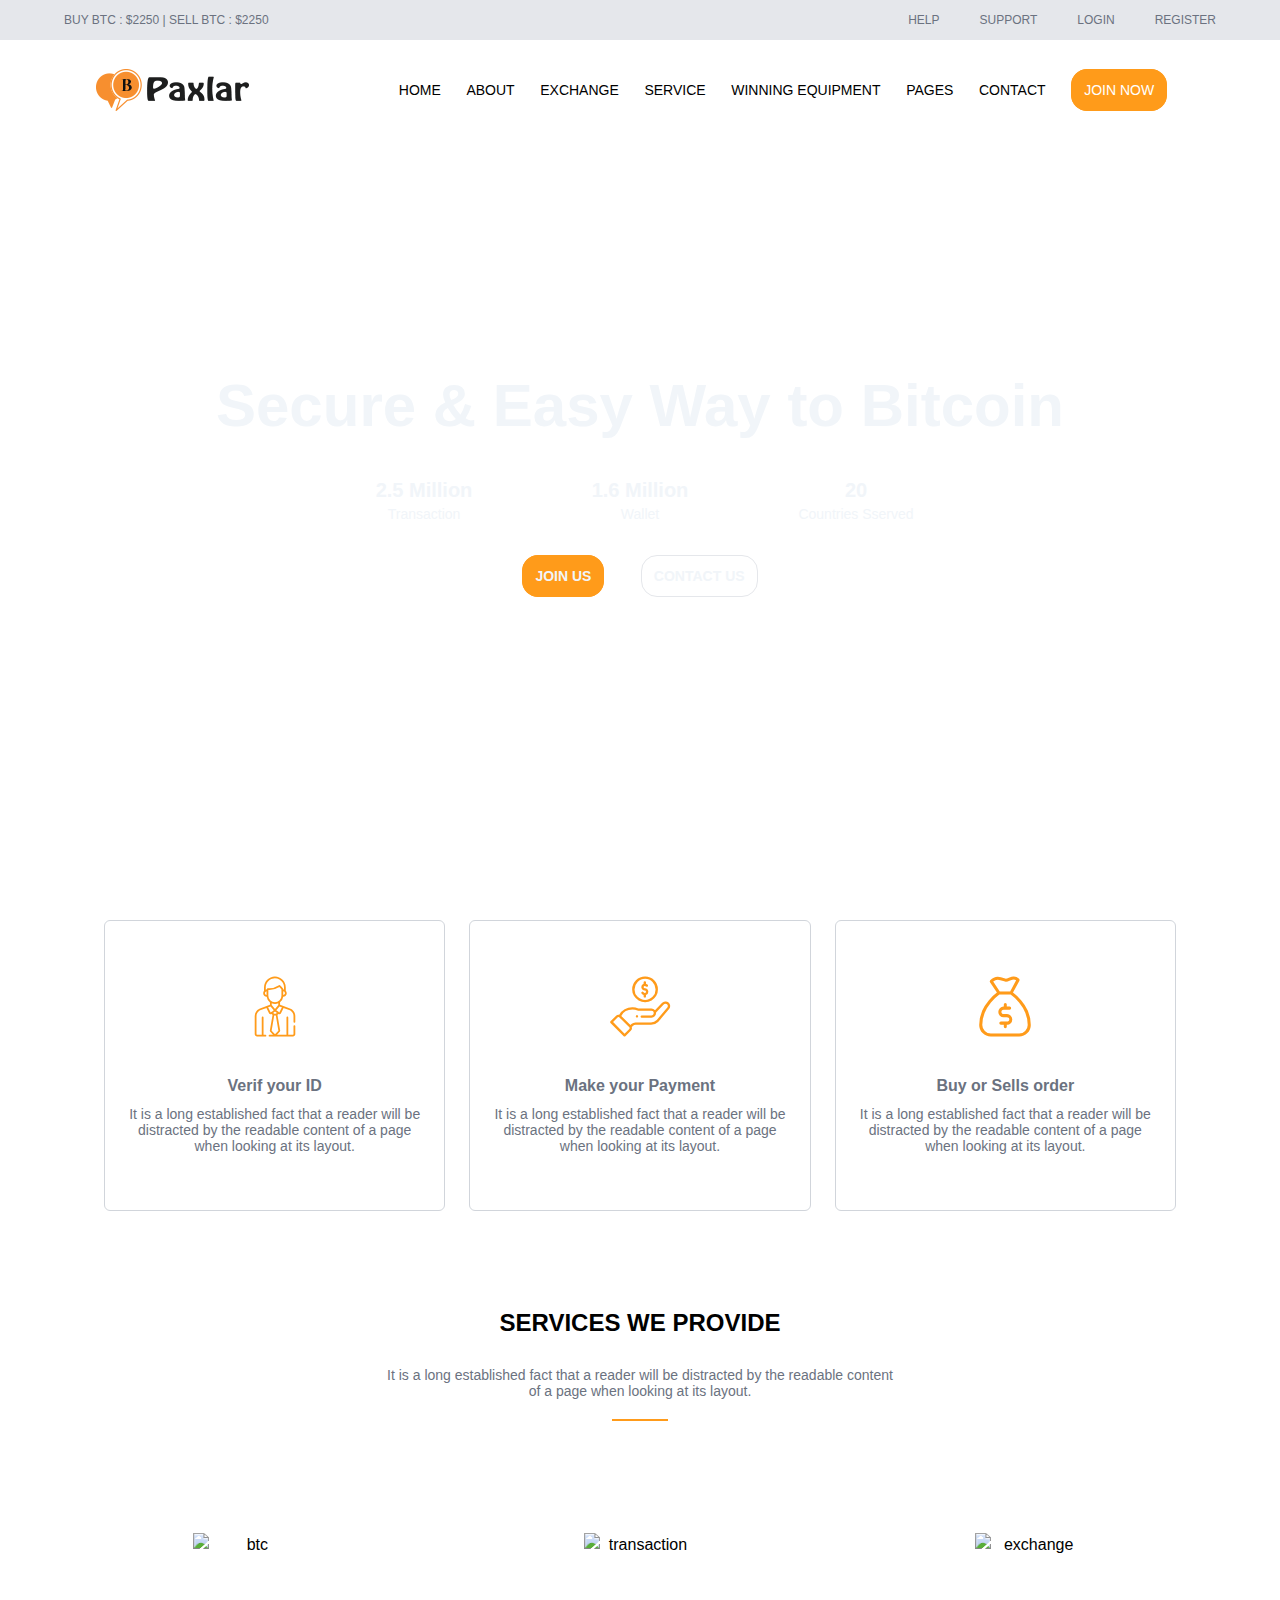
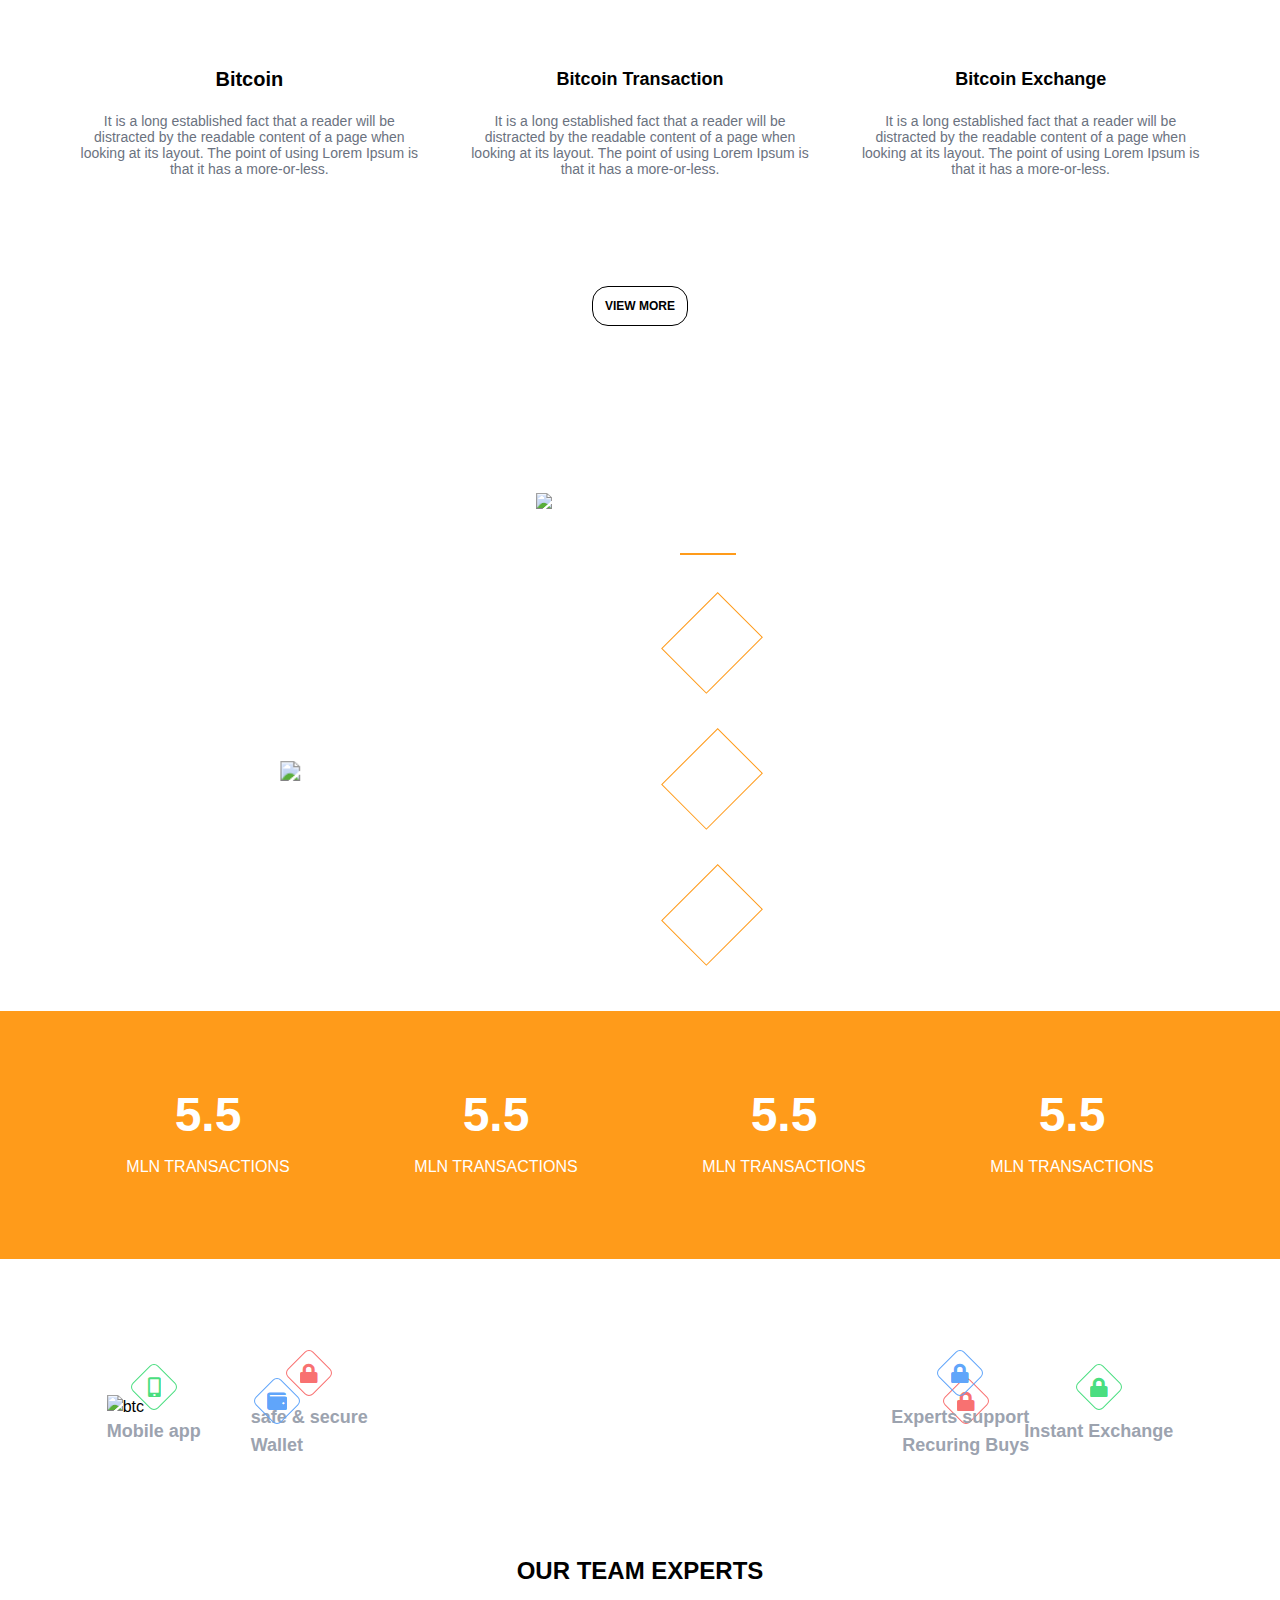
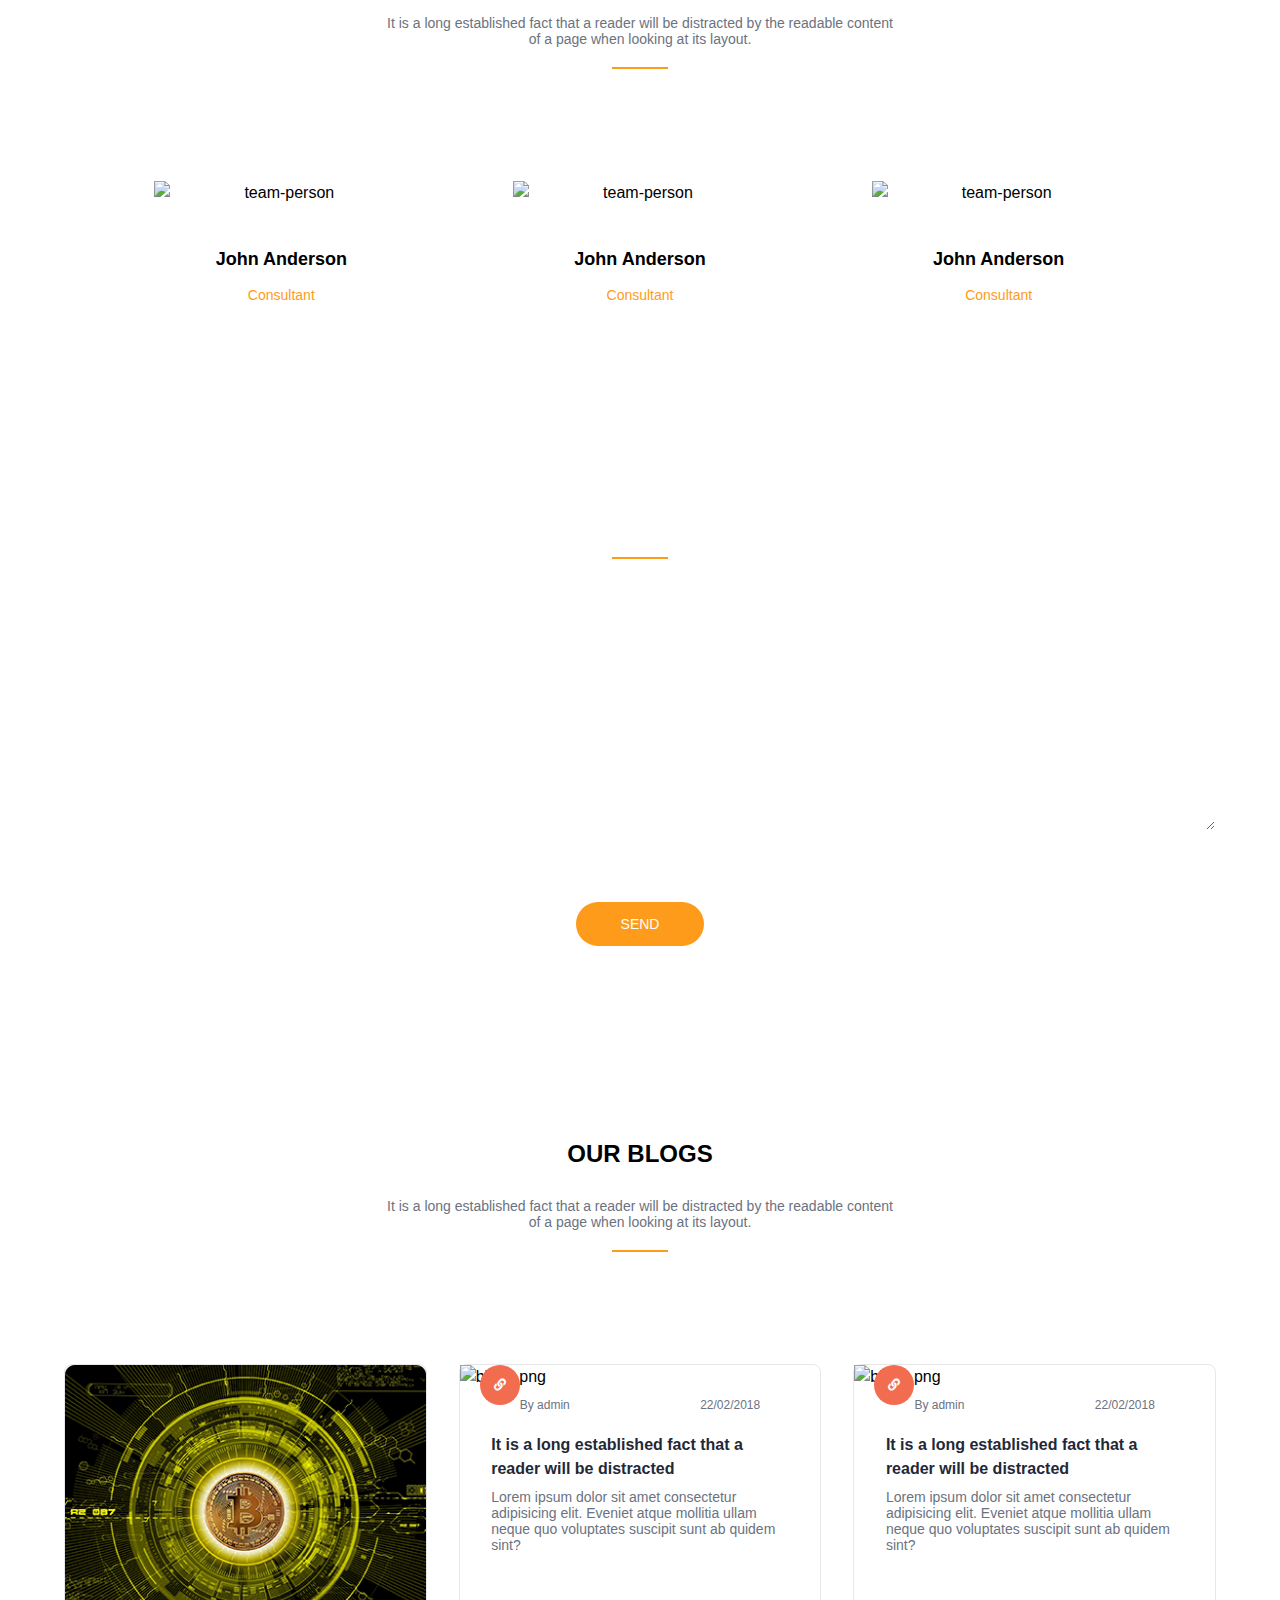
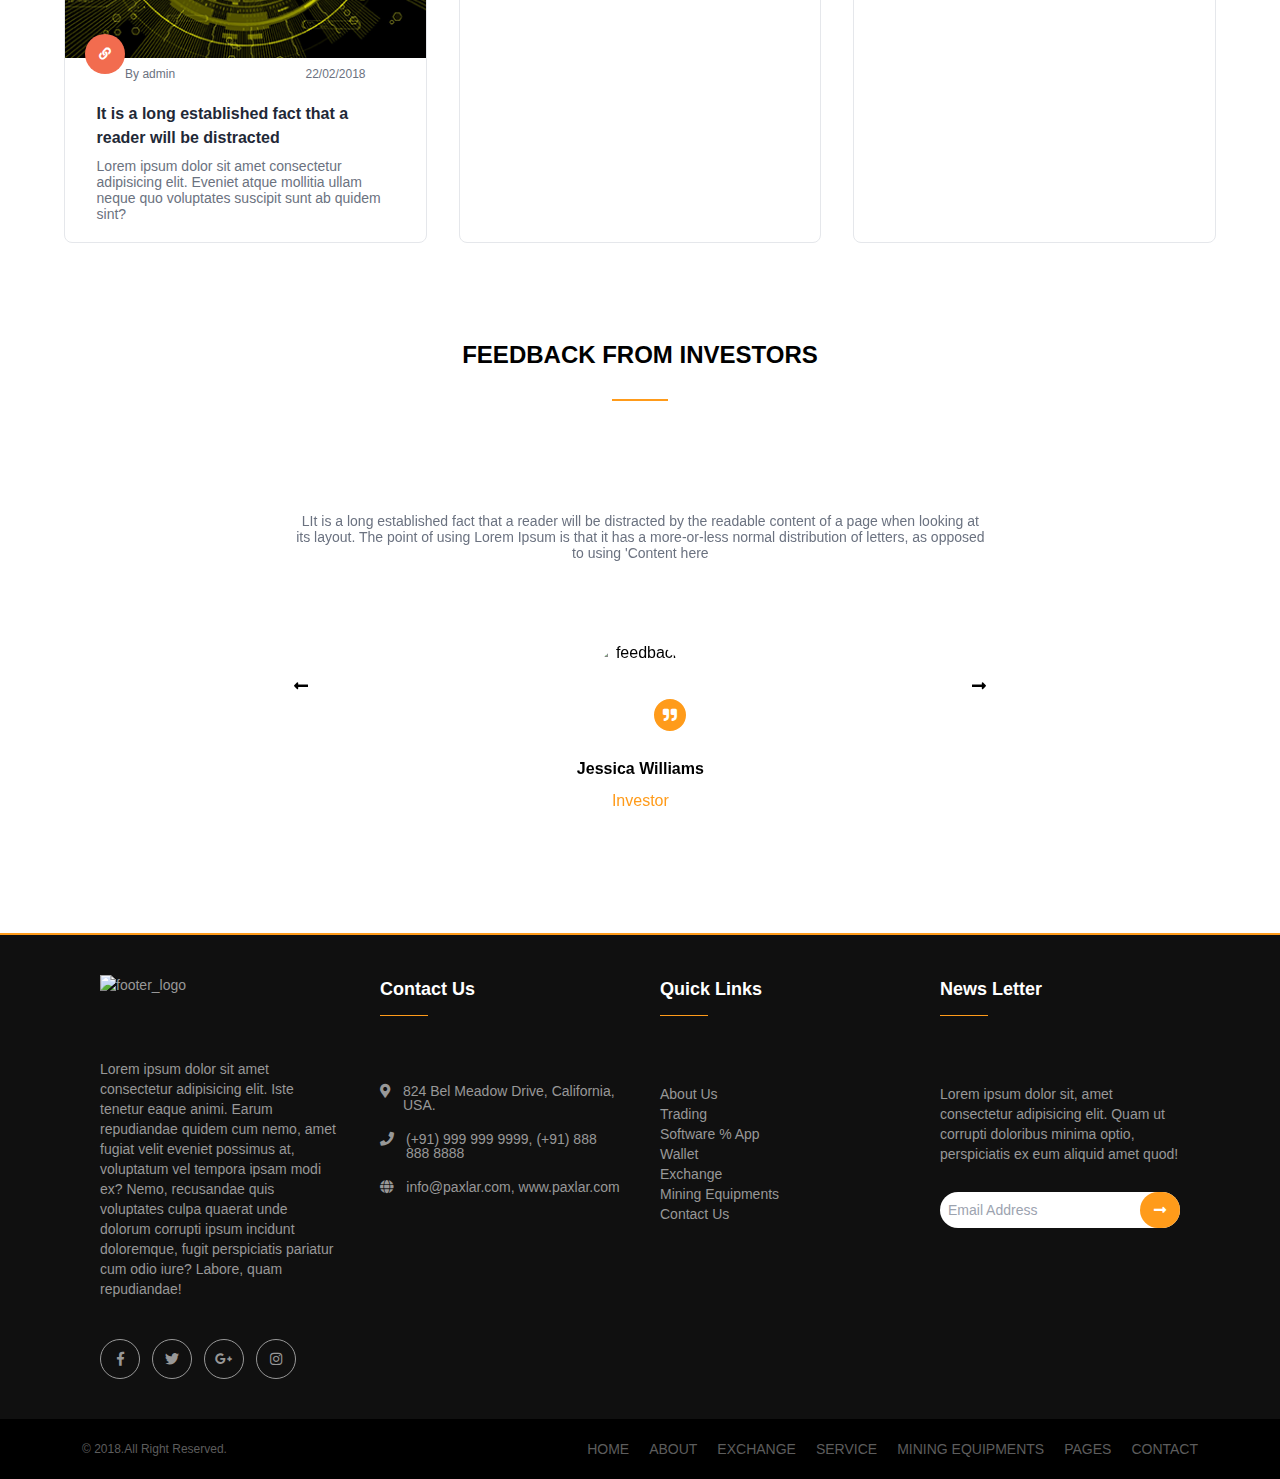
==== commit 0e419c75: "changes" ====
--- a/index.html
+++ b/index.html
@@ -325,7 +325,7 @@
       <div class="col-span-1 border border-gray-200 pb-5 rounded-lg">
         <div class="grid grid-cols-1 items-center">
           <div class="relative">
-            <img class="mb-2 w-full" src="images/blog1.png" alt="blog1.png">
+            <img class="mb-2 w-full" src="./public/images/blog1.png" alt="blog1.png">
             <span class="absolute -bottom-2 left-5 w-5 h-5 bg-orangeRed text-white p-5 text-xs rounded-full flex items-center justify-center"><i class="fas fa-link"></i></span>
           </div>
           <div class="flex w-8/12 justify-between m-auto text-xs text-gray-500 mb-5">
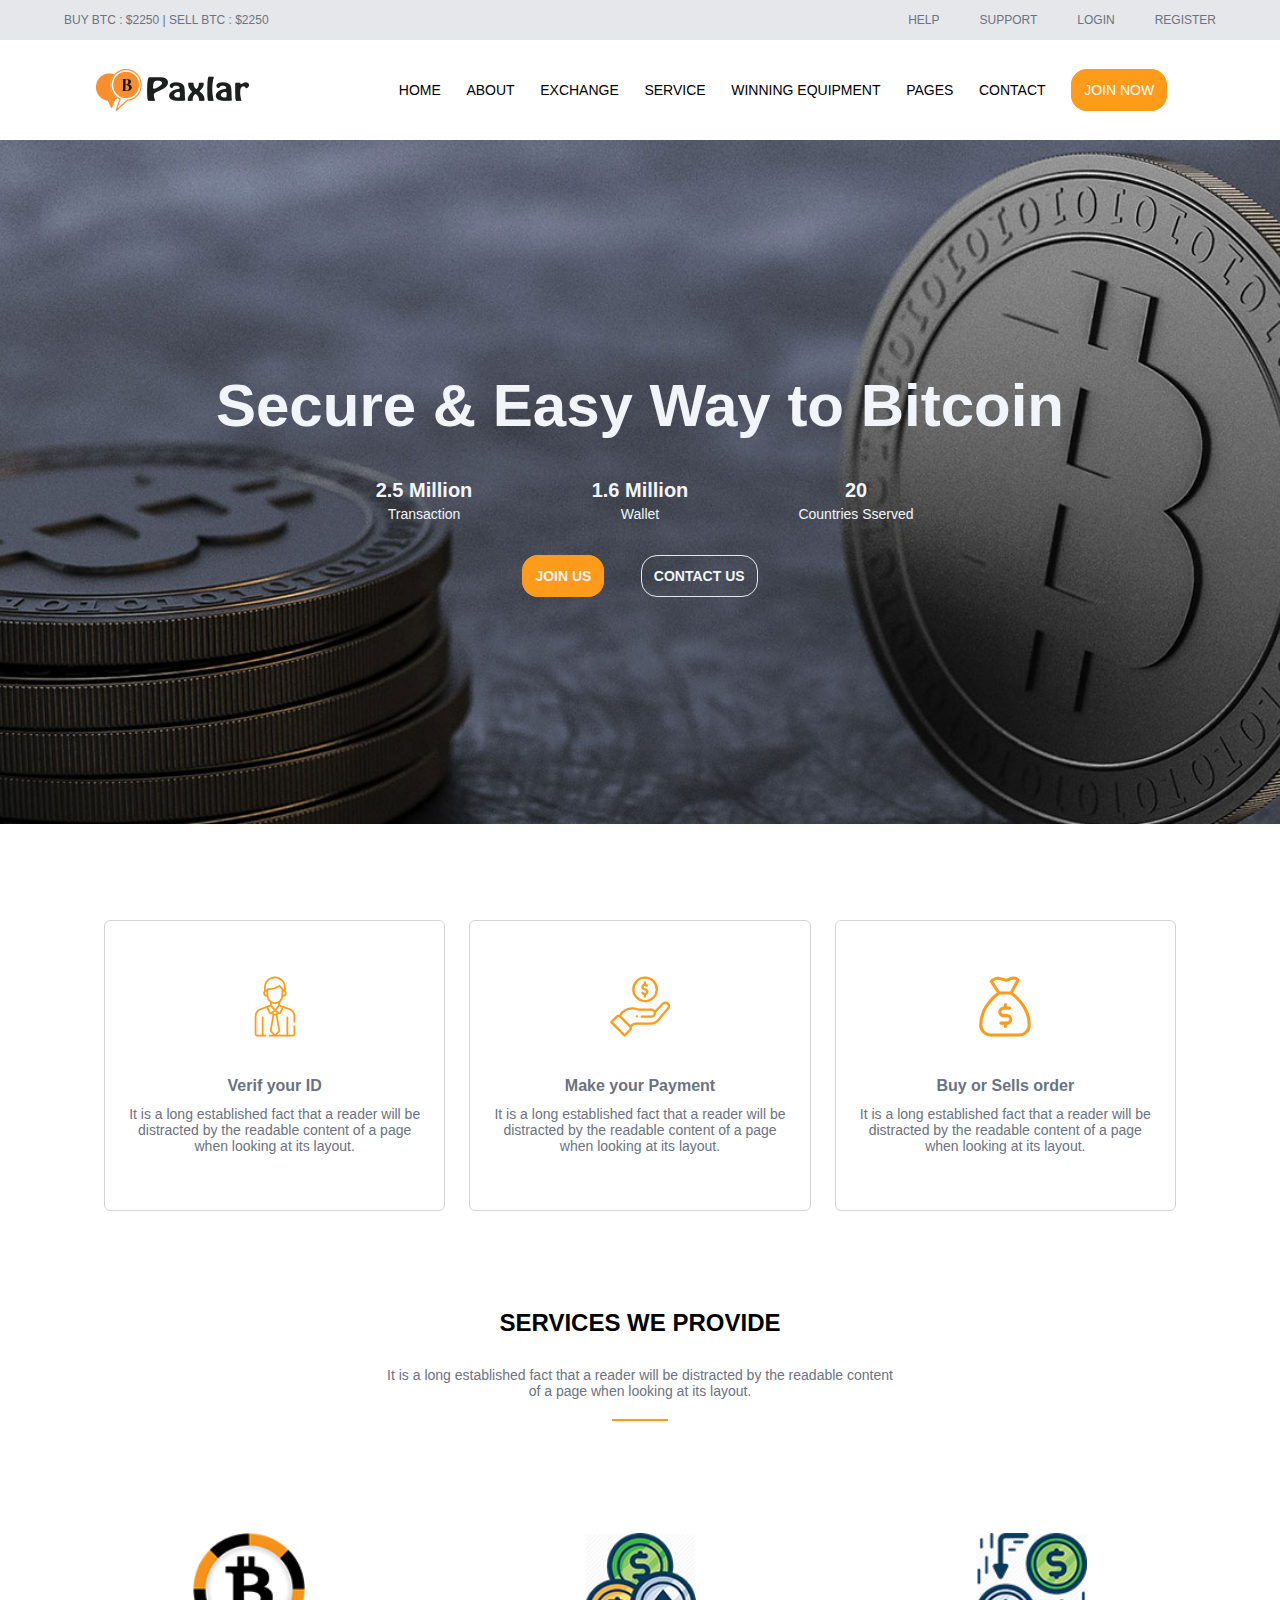
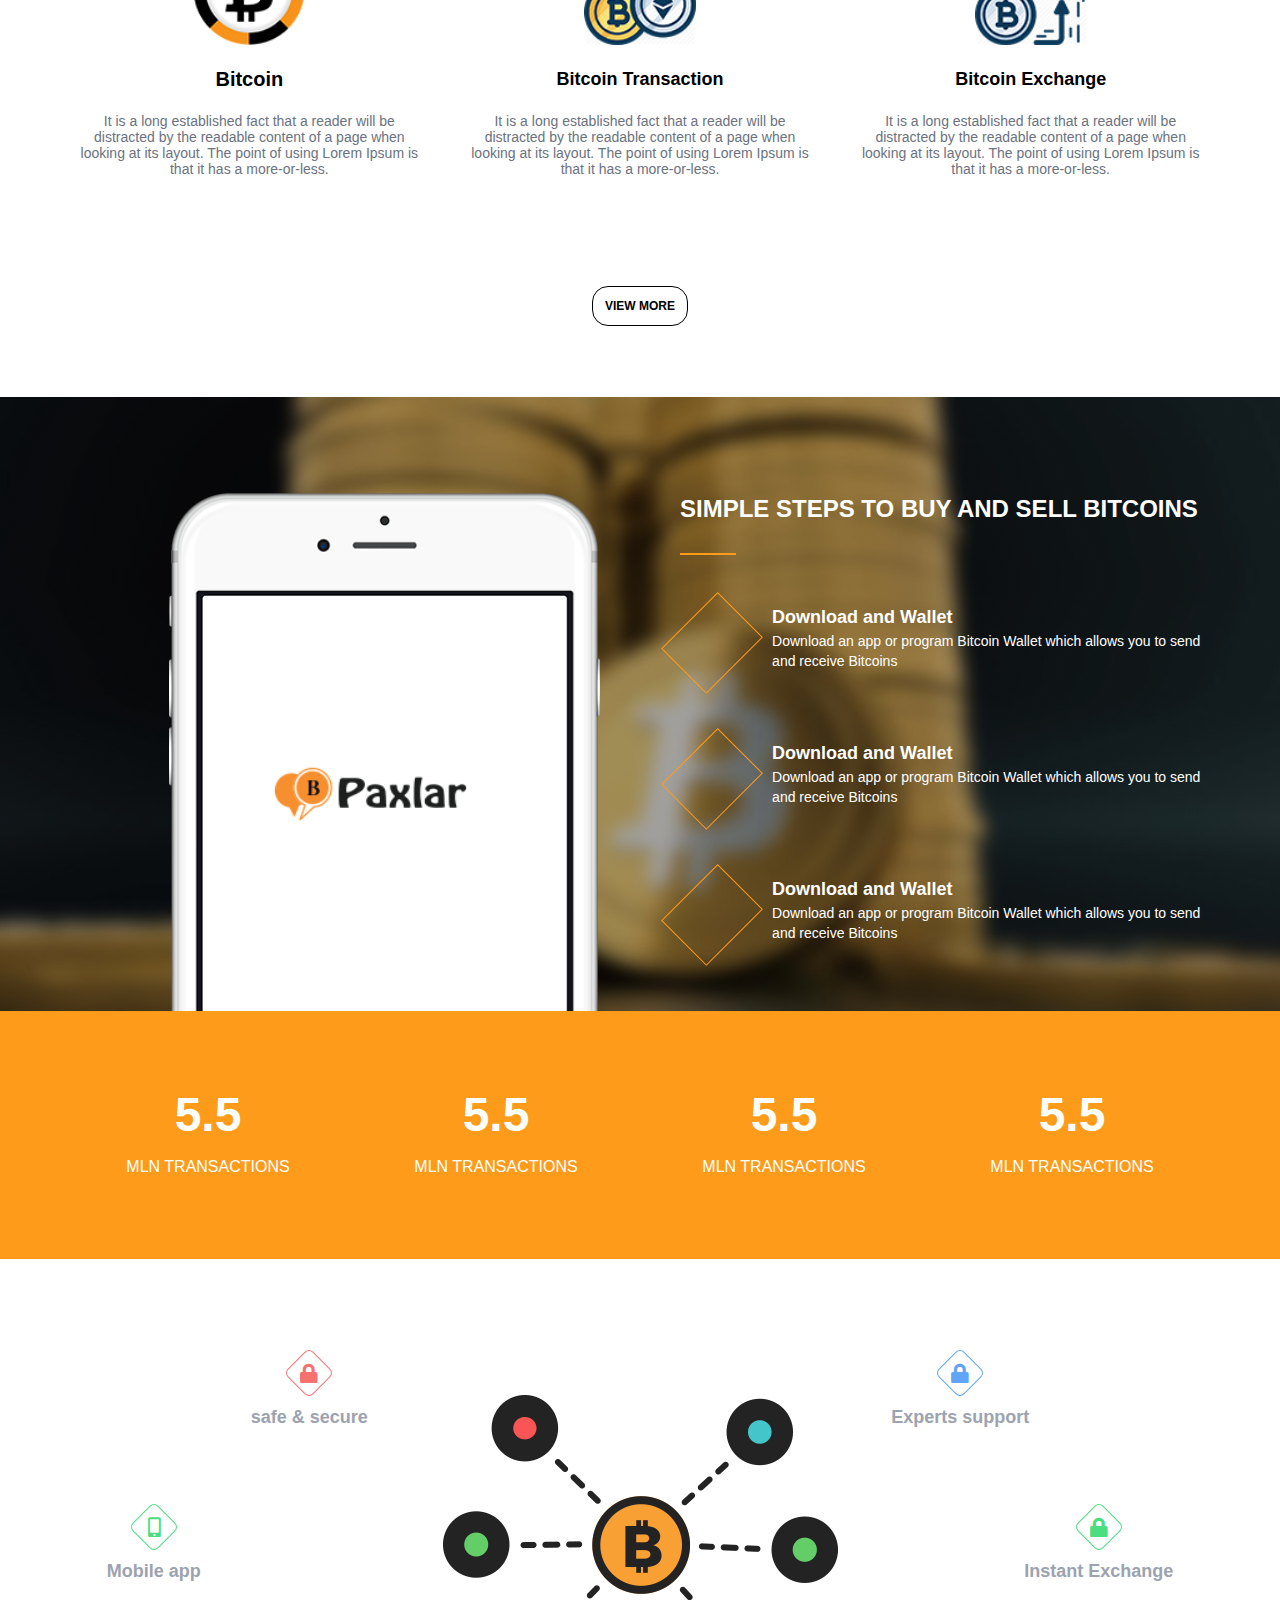
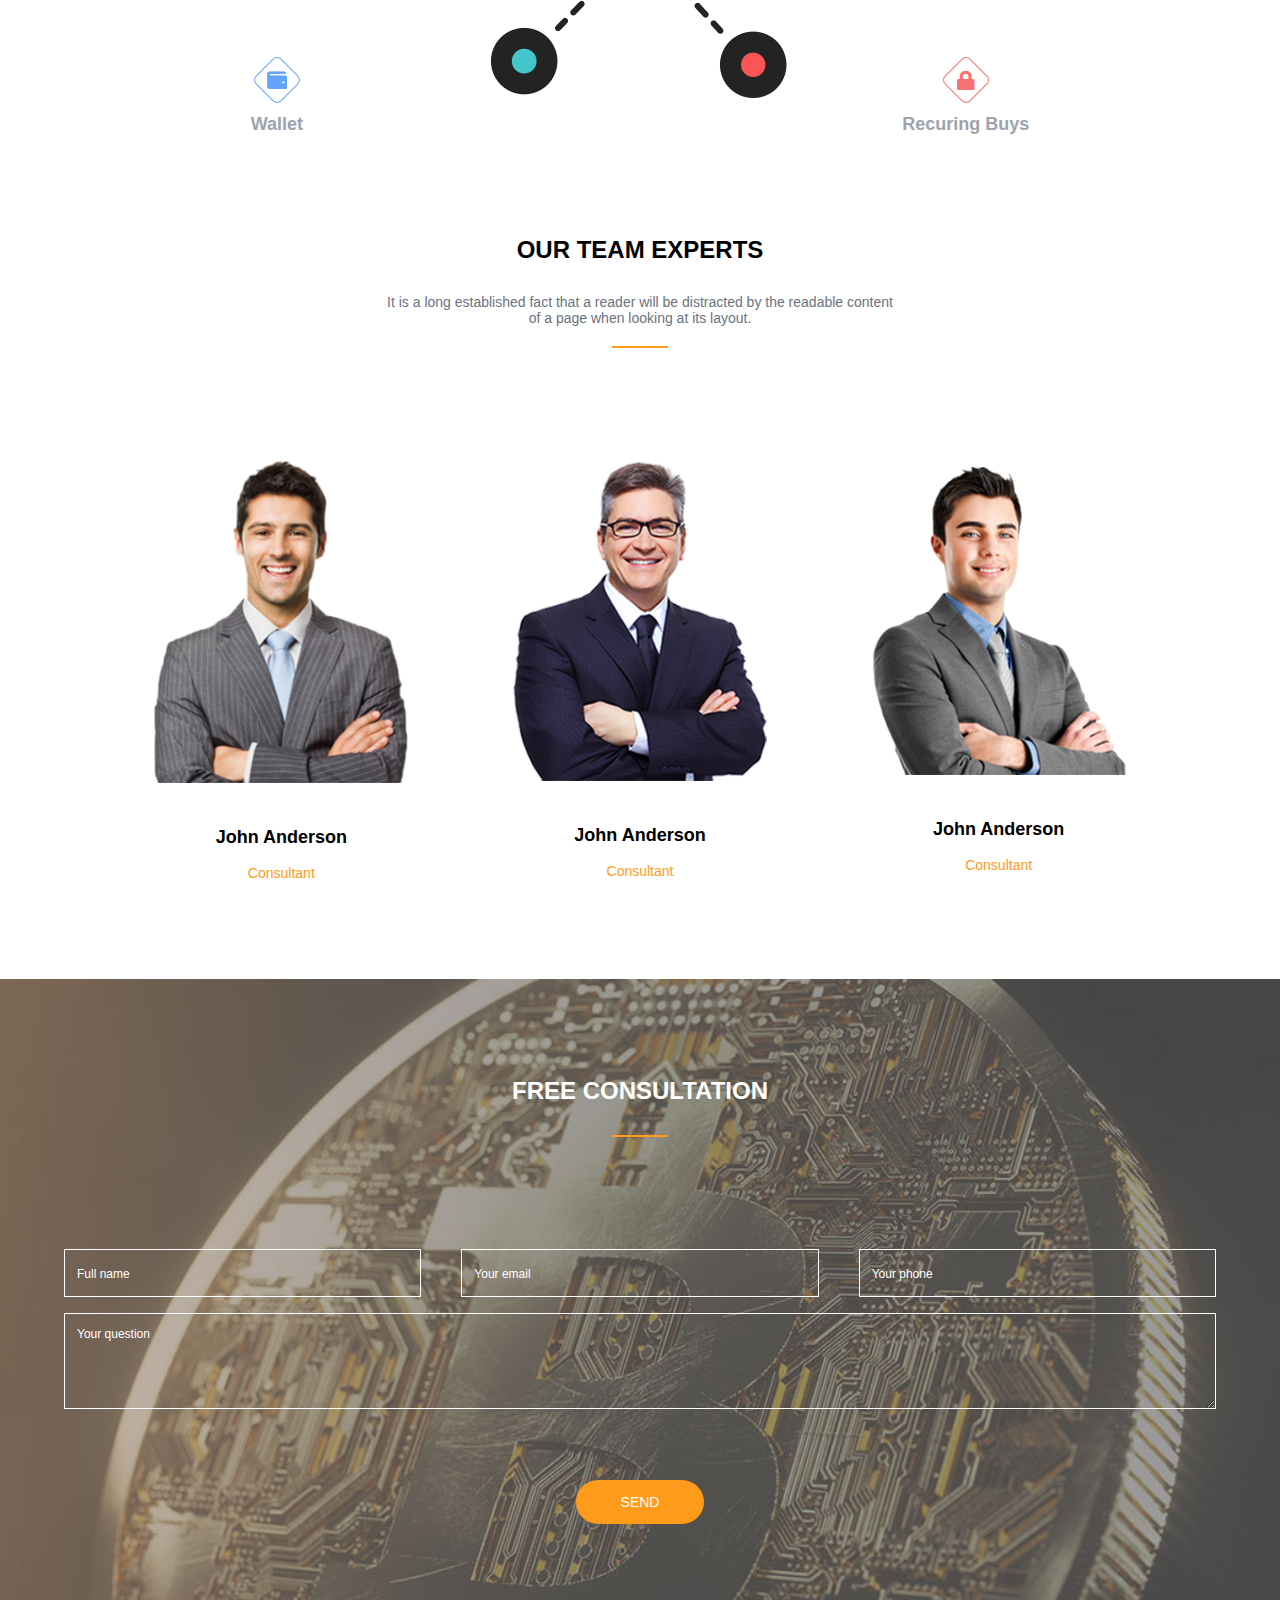
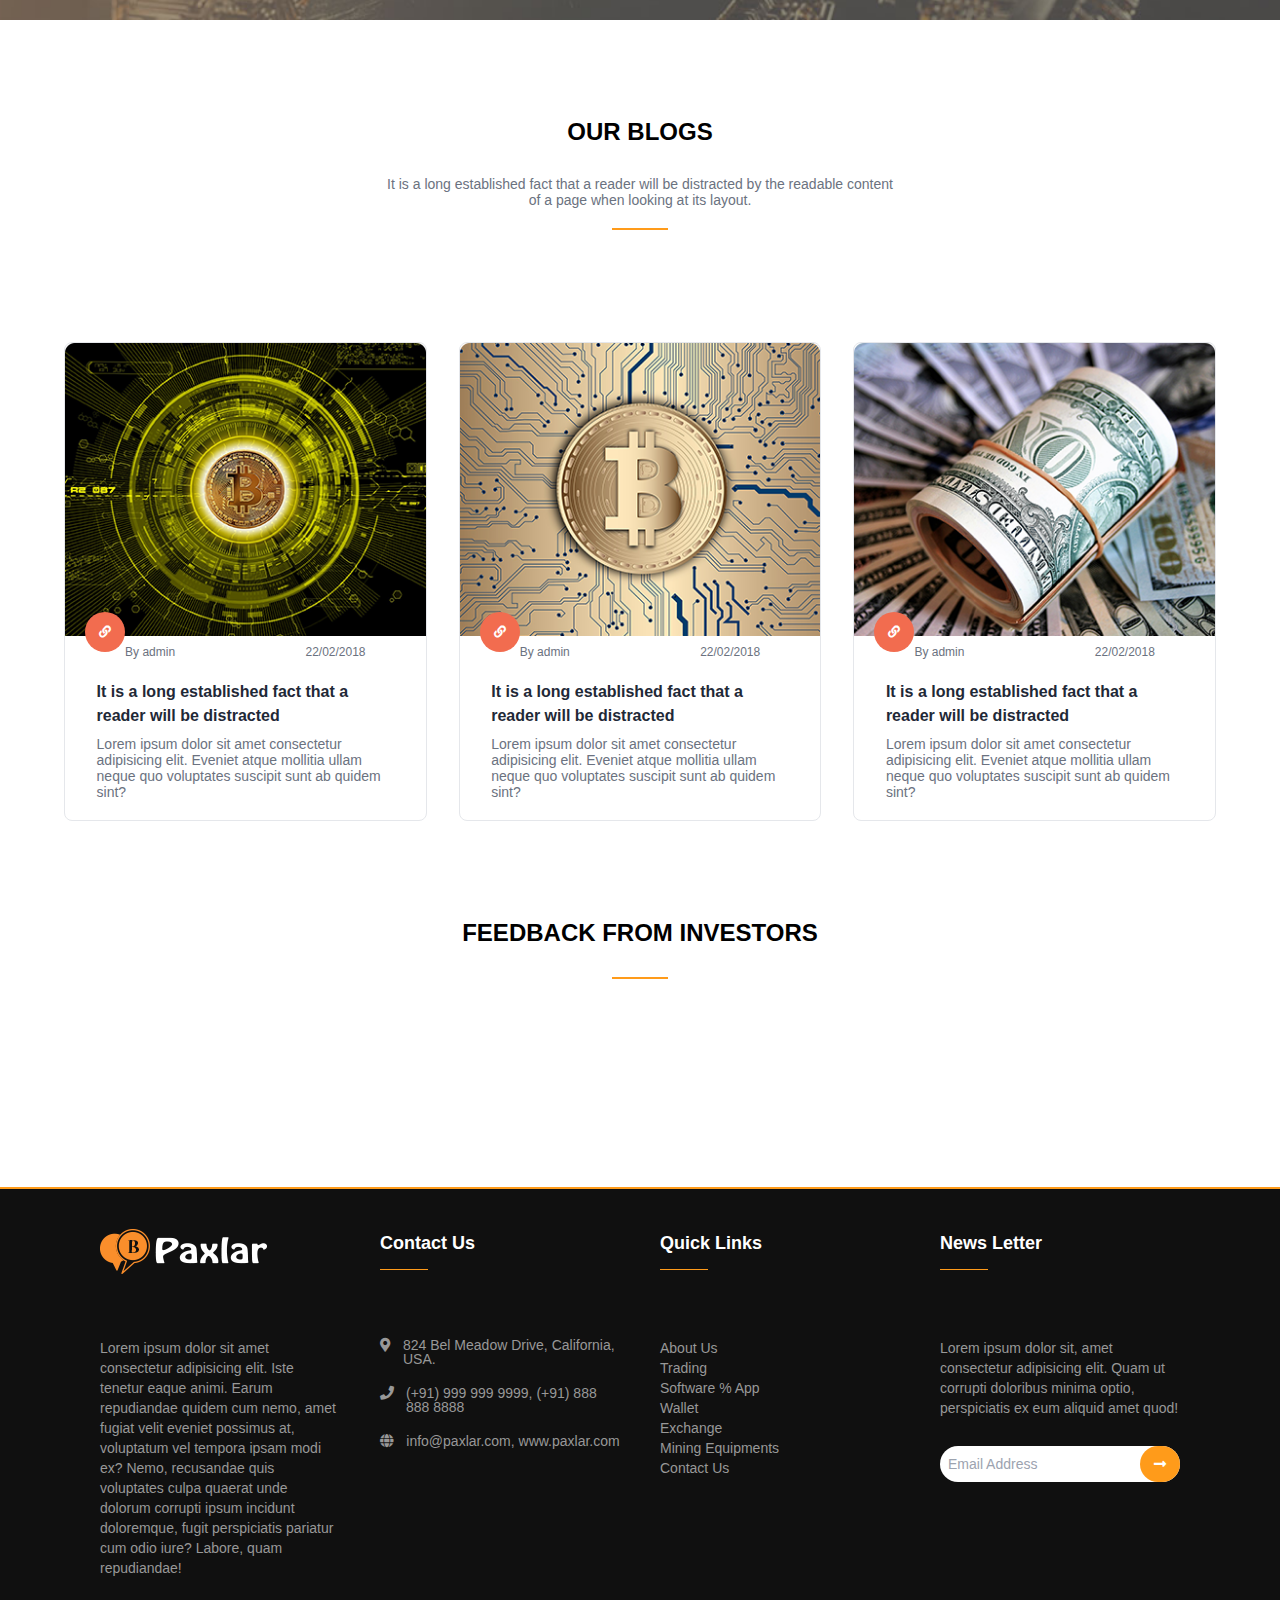
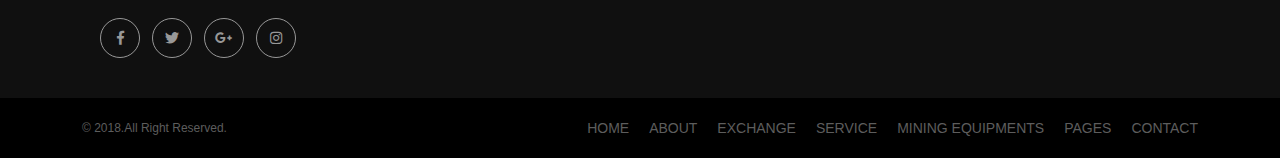
==== commit 8f3cdbcc: "changes" ====
--- a/index.html
+++ b/index.html
@@ -3,11 +3,11 @@
 <head>
   <meta charset="UTF-8">
   <meta name="viewport" content="width=device-width, initial-scale=1.0">
-  <link rel="stylesheet" href="public/font/flaticon.css">
-  <link rel="stylesheet" href="public/fontawesome/css/all.css">
-  <link rel="stylesheet" href="public/owl.carousel.min.css">
-  <link rel="stylesheet" href="public/owl.theme.default.css">
-  <link rel="stylesheet" href="public/style.css">
+  <link rel="stylesheet" href="./public/font/flaticon.css">
+  <link rel="stylesheet" href="./public/fontawesome/css/all.css">
+  <link rel="stylesheet" href="./public/owl.carousel.min.css">
+  <link rel="stylesheet" href="./public/owl.theme.default.css">
+  <link rel="stylesheet" href="./public/style.css">
   <title>paxlar project master clone</title>
 </head>
 <body class="font-bodyFont overflow-x-hidden">
@@ -36,7 +36,7 @@
   <div class="container">
     <div class="grid justify-between items-center grid-cols-4 py-3 px-2 gap-2 w-full">
       <div class="col-span-1 px-6">
-        <a class="w-10" href=""><img src="public/images/Paxlar_logo.png" alt=""></a>
+        <a class="w-10" href=""><img src="./public/images/Paxlar_logo.png" alt=""></a>
       </div>
       <div class="nav absolute xl:static xl:w-full w-1/2 bg-white p-7 top-28 -right-full col-span-3 transition-all duration-300">
         <ul class="flex xl:flex-row flex-col justify-around text-black-700 uppercase text-sm gap-6 xl:gap-0 text-center">
@@ -62,7 +62,7 @@
  <!-- Bottom Nav Section -->
 
  <!-- Hero Section -->
- <section class="bg-[url(.public/images/Banner_bg.jpg)] w-full bg-center bg-cover bg-no-repeat font-raleway h-fullvh md:h-76 grid  text-slate-100 text-center py-10 md:py-0">
+ <section class="bg-[url(./images/Banner_bg.jpg)] w-full bg-center bg-cover bg-no-repeat font-raleway h-fullvh md:h-76 grid  text-slate-100 text-center py-10 md:py-0">
     <div class="container">
         <div class="w-9/12 my-auto mx-auto grid gap-10">
             <h1 class="w-full text-6xl font-bold ">Secure & Easy Way to Bitcoin</h1>
@@ -95,18 +95,18 @@
  <section class="w-full py-24">
   <div class="container">
     <div class="px-10 grid md:grid-cols-3 gap-6 text-gray-500 text-sm">
-       <div class="group border border-gray-300 rounded-md py-14 px-5 text-center hover:bg-[linear-gradient(to_top,rgba(255,156,26,.8),rgba(175,255,26,.8)),url('public/images/bitcoin.png')]  hover:text-gray-100">
+       <div class="group border border-gray-300 rounded-md py-14 px-5 text-center hover:bg-[linear-gradient(to_top,rgba(255,156,26,.8),rgba(175,255,26,.8)),url('./images/bitcoin.png')]  hover:text-gray-100">
         <div class="mb-10 mt-5 text-paxlar group-hover:text-gray-300"><i class="py-10 flaticon-employee"></i></div>
         <h4 class="text-base font-semibold mb-2">Verif your ID</h4>
         <P class=" leading-4">It is a long established fact that a reader will be distracted by the readable content of a page when looking at its layout.</P>
        </div>
-        <div class="group border border-gray-300 rounded-md py-14 px-5 text-center hover:bg-[linear-gradient(to_top,rgba(255,156,26,.8),rgba(175,255,26,.8)),url('public/images/bitcoin.png')]  hover:text-gray-100">
+        <div class="group border border-gray-300 rounded-md py-14 px-5 text-center hover:bg-[linear-gradient(to_top,rgba(255,156,26,.8),rgba(175,255,26,.8)),url('./images/bitcoin.png')]  hover:text-gray-100">
           <div class="mb-10 mt-5 text-paxlar group-hover:text-gray-300"><i class="py-10 flaticon-hand"></i></div>
         <h4 class="text-base font-semibold mb-2">Make your Payment</h4>
         <P class=" leading-4">It is a long established fact that a reader will be distracted by the readable content of a page when looking at its layout.
         </P>
         </div>
-        <div class="group border border-gray-300 rounded-md py-14 px-5 text-center hover:bg-[linear-gradient(to_top,rgba(255,156,26,.8),rgba(175,255,26,.8)),url('public/images/bitcoin.png')]  hover:text-gray-100">
+        <div class="group border border-gray-300 rounded-md py-14 px-5 text-center hover:bg-[linear-gradient(to_top,rgba(255,156,26,.8),rgba(175,255,26,.8)),url('./images/bitcoin.png')]  hover:text-gray-100">
           <div class="mb-10 mt-5 text-paxlar group-hover:text-gray-300"><i class="py-10 flaticon-money-bag"></i></div>
         <h4 class="text-base font-semibold mb-2">Buy or Sells order</h4>
         <P class=" leading-4">It is a long established fact that a reader will be distracted by the readable content of a page when looking at its layout.</P>
@@ -126,17 +126,17 @@
   <div class="container">
     <div class="grid md:grid-cols-3 gap-5">
         <div class="mb-4 grid gap-5 text-center px-3">
-          <img class="w-28 h-28 m-auto" src="images/circle_bitcoin.png" alt="btc">
+          <img class="w-28 h-28 m-auto" src="./public/images/circle_bitcoin.png" alt="btc">
           <h2 class="text-xl font-semibold">Bitcoin</h2>
           <p class="leading-4 text-gray-500 text-sm mb-5">It is a long established fact that a reader will be distracted by the readable content of a page when looking at its layout. The point of using Lorem Ipsum is that it has a more-or-less.</p>
         </div>
         <div class="mb-4 grid gap-5 text-center px-3">
-          <img class="w-28 h-28 m-auto" src="images/bitcoin_transaction.png" alt="transaction">
+          <img class="w-28 h-28 m-auto" src="./public/images/bitcoin_transaction.png" alt="transaction">
           <h2 class="text-lg font-semibold">Bitcoin Transaction</h2>
           <p class="leading-4 text-gray-500 text-sm mb-5">It is a long established fact that a reader will be distracted by the readable content of a page when looking at its layout. The point of using Lorem Ipsum is that it has a more-or-less.</p>
         </div>
         <div class="mb-4 grid gap-5 text-center px-3">
-          <img class="w-28 h-28 m-auto" src="images/bitcoin_exchange.png" alt="exchange">
+          <img class="w-28 h-28 m-auto" src="./public/images/bitcoin_exchange.png" alt="exchange">
           <h2 class="text-lg font-semibold">Bitcoin Exchange</h2>
           <p class="leading-4 text-gray-500 text-sm mb-5">It is a long established fact that a reader will be distracted by the readable content of a page when looking at its layout. The point of using Lorem Ipsum is that it has a more-or-less.</p>
         </div>
@@ -149,12 +149,12 @@
  <!-- Service Section -->
 
  <!-- Buy and Sell Section -->
- <section class="w-full pt-24 bg-[linear-gradient(to_top,rgba(0,0,0,0.35),rgba(0,0,0,0.35)),url('public/images/bitcoin_blur.jpg')] bg-no-repeat bg-cover bg-center text-white">
+ <section class="w-full pt-24 bg-[linear-gradient(to_top,rgba(0,0,0,0.35),rgba(0,0,0,0.35)),url('images/bitcoin_blur.jpg')] bg-no-repeat bg-cover bg-center text-white">
   <div class="container">
     <div class="grid md:grid-cols-2 gap-20">
       <div class="grid justify-center md:justify-end order-last md:order-first relative col-span-1">
-        <img class="h-full" src="images/iphone6.png" alt="iphone">
-        <img class="absolute right-1/3 md:left-1/3 top-1/2 -translate-x-1/3 xl:translate-x-1/3 translate-y-1/2 scale-125" src="images/Paxlar_logo.png" alt="logo">
+        <img class="h-full" src="./public/images/iphone6.png" alt="iphone">
+        <img class="absolute right-1/3 md:left-1/3 top-1/2 -translate-x-1/3 xl:translate-x-1/3 translate-y-1/2 scale-125" src="./public/images/Paxlar_logo.png" alt="logo">
       </div>
     <div class="grid col-span-1">
         <div class="text-start w-full mb-12">
@@ -248,7 +248,7 @@
           <span class="rotated-span after:border-blue-400 text-blue-400"><i class="scale-125 fas fa-lock"></i></span>
           <strong class="text-lg text-gray-400">Experts support</strong>
       </div>
-  <img class="hidden lg:block lg-:w-2/5 m-auto py-10" src="images/bitcoin_tree.png" alt="btc">
+  <img class="hidden lg:block lg-:w-2/5 m-auto py-10" src="./public/images/bitcoin_tree.png" alt="btc">
 </div>
   </div>
  </section>
@@ -264,17 +264,17 @@
   <div class="container">
     <div class="grid sm:grid-cols-3 w-11/12 m-auto text-center justify-center  gap-5">
         <div class="flex flex-col items-center justify-center">
-          <img class="w-9/12 h-10/12 mb-10 object-cover" src="images/person1.png" alt="team-person">
+          <img class="w-9/12 h-10/12 mb-10 object-cover" src="./public/images/person1.png" alt="team-person">
           <h3 class="text-lg font-semibold mb-3">John Anderson</h3>
           <span class="text-paxlar text-sm">Consultant</span>
         </div>
         <div class="flex flex-col items-center justify-center">
-          <img class="w-9/12 h-10/12 mb-10 object-cover" src="images/person2.png" alt="team-person">
+          <img class="w-9/12 h-10/12 mb-10 object-cover" src="./public/images/person2.png" alt="team-person">
           <h3 class="text-lg font-semibold mb-3">John Anderson</h3>
           <span class="text-paxlar text-sm">Consultant</span>
         </div>
         <div class="flex flex-col items-center justify-center">
-          <img class="w-9/12 h-10/12 mb-10 object-cover" src="images/person3.png" alt="team-person">
+          <img class="w-9/12 h-10/12 mb-10 object-cover" src="./public/images/person3.png" alt="team-person">
           <h3 class="text-lg font-semibold mb-3">John Anderson</h3>
           <span class="text-paxlar text-sm">Consultant</span>
         </div>
@@ -284,7 +284,7 @@
  <!-- Experts Section -->
 
  <!-- Consultation Section -->
- <div class="py-24 bg-[url('public/images/contact_bg.jpg')] bg-center bg-no-repeat bg-cover">
+ <div class="py-24 bg-[url('./images/contact_bg.jpg')] bg-center bg-no-repeat bg-cover">
     <div class="heading text-white">
       <h1 class="heading-h1">free consultation</h1>
       <spanc class="heading-span"></span>
@@ -343,7 +343,7 @@
       <div class="col-span-1 border border-gray-200 pb-5 rounded-lg">
         <div class="grid grid-cols-1 items-center">
           <div class="relative">
-            <img class="mb-2 w-full h-full object-cover" src="images/blog2.png" alt="blog2.png">
+            <img class="mb-2 w-full h-full object-cover" src="./public/images/blog2.png" alt="blog2.png">
             <span class="absolute -bottom-2 left-5 w-5 h-5 bg-orangeRed text-white p-5 text-xs rounded-full flex items-center justify-center"><i class="fas fa-link"></i></span>
           </div>
           <div class="flex w-8/12 justify-between m-auto text-xs text-gray-500 mb-5">
@@ -361,7 +361,7 @@
       <div class="col-span-1 border border-gray-200 pb-5 rounded-lg">
         <div class="grid grid-cols-1 items-center">
           <div class="relative">
-            <img class="mb-2 w-full h-full object-cover" src="images/blog3.png" alt="blog1.png">
+            <img class="mb-2 w-full h-full object-cover" src="./public/images/blog3.png" alt="blog1.png">
             <span class="absolute -bottom-2 left-5 w-5 h-5 bg-orangeRed text-white p-5 text-xs rounded-full flex items-center justify-center"><i class="fas fa-link"></i></span>
           </div>
           <div class="flex w-8/12 justify-between m-auto text-xs text-gray-500 mb-5">
@@ -393,7 +393,7 @@
     <div class="feedback">
       <p class="leading-4 text-gray-500 text-sm mb-20">LIt is a long established fact that a reader will be distracted by the readable content of a page when looking at its layout. The point of using Lorem Ipsum is that it has a more-or-less normal distribution of letters, as opposed to using 'Content here</p>
       <div class="w-24 h-24  m-auto relative mb-5">
-        <img class="w-full h-full rounded-full object-cover" src="images/feedback.png" alt="feedback">
+        <img class="w-full h-full rounded-full object-cover" src="./public/images/feedback.png" alt="feedback">
         <span class="absolute bottom-1 border-2 border-white bg-paxlar text-white w-9 h-9 flex items-center justify-center rounded-full text-sm right-0"><i class="fas fa-quote-right"></i></span>
       </div>
       <h3 class="font-semibold mb-2">Jessica Williams</h3>
@@ -402,7 +402,7 @@
     <div class="feedback">
       <p class="leading-4 text-gray-500 text-sm mb-20">LIt is a long established fact that a reader will be distracted by the readable content of a page when looking at its layout. The point of using Lorem Ipsum is that it has a more-or-less normal distribution of letters, as opposed to using 'Content here</p>
       <div class="w-24 h-24  m-auto relative mb-5">
-        <img class="w-full h-full rounded-full object-cover" src="images/bitcoin.png" alt="feedback">
+        <img class="w-full h-full rounded-full object-cover" src="./public/images/bitcoin.png" alt="feedback">
         <span class="absolute bottom-1 border-2 border-white bg-paxlar text-white w-9 h-9 flex items-center justify-center rounded-full text-sm right-0"><i class="fas fa-quote-right"></i></span>
       </div>
       <h3 class="font-semibold mb-2">Jessica Williams</h3>
@@ -422,7 +422,7 @@
       <div class="grid sm:grid-cols-4 gap-10 text-ftc text-sm">
         <div class="col-md-3">
             <div class="top">
-              <img class="mb-16" src="images/footer_logo.png" alt="footer_logo">
+              <img class="mb-16" src="./public/images/footer_logo.png" alt="footer_logo">
             <p class="mb-10">Lorem ipsum dolor sit amet consectetur adipisicing elit. Iste tenetur eaque animi. Earum repudiandae quidem cum nemo, amet fugiat velit eveniet possimus at, voluptatum vel tempora ipsam modi ex? Nemo, recusandae quis voluptates culpa quaerat unde dolorum corrupti ipsum incidunt doloremque, fugit perspiciatis pariatur cum odio iure? Labore, quam repudiandae!</p>
             <ul class="flex gap-3">
               <li class="border border-ftc rounded-full w-10 h-10 flex items-center justify-center"><a href="#"><i class="fab fa-facebook-f"></i></a></li>
@@ -506,8 +506,8 @@
  </footer>
  <!-- Footer Section -->
 
-  <script src="public/jquery.js"></script>
-  <script src="public/owl.carousel.min.js"></script>
-  <script src="public/main.js"></script> 
+  <script src="./public/jquery.js"></script>
+  <script src="./pblic/owl.carousel.min.js"></script>
+  <script src="./public/main.js"></script> 
 </body>
 </html>--- a/public/style.css
+++ b/public/style.css
@@ -568,6 +568,10 @@
   }
 }
 
+.collapse {
+  visibility: collapse;
+}
+
 .absolute {
   position: absolute;
 }
@@ -706,10 +710,18 @@
   display: block;
 }
 
+.inline {
+  display: inline;
+}
+
 .flex {
   display: flex;
 }
 
+.table {
+  display: table;
+}
+
 .grid {
   display: grid;
 }
@@ -824,6 +836,10 @@
 
 .w-full {
   width: 100%;
+}
+
+.border-collapse {
+  border-collapse: collapse;
 }
 
 .-translate-x-1\/3 {
@@ -854,6 +870,10 @@
 
 .cursor-pointer {
   cursor: pointer;
+}
+
+.resize {
+  resize: both;
 }
 
 .grid-cols-1 {
@@ -1532,10 +1552,6 @@
 }
 
 @media (min-width: 640px) {
-  .sm\:h-76 {
-    height: 76vh;
-  }
-
   .sm\:grid-cols-2 {
     grid-template-columns: repeat(2, minmax(0, 1fr));
   }
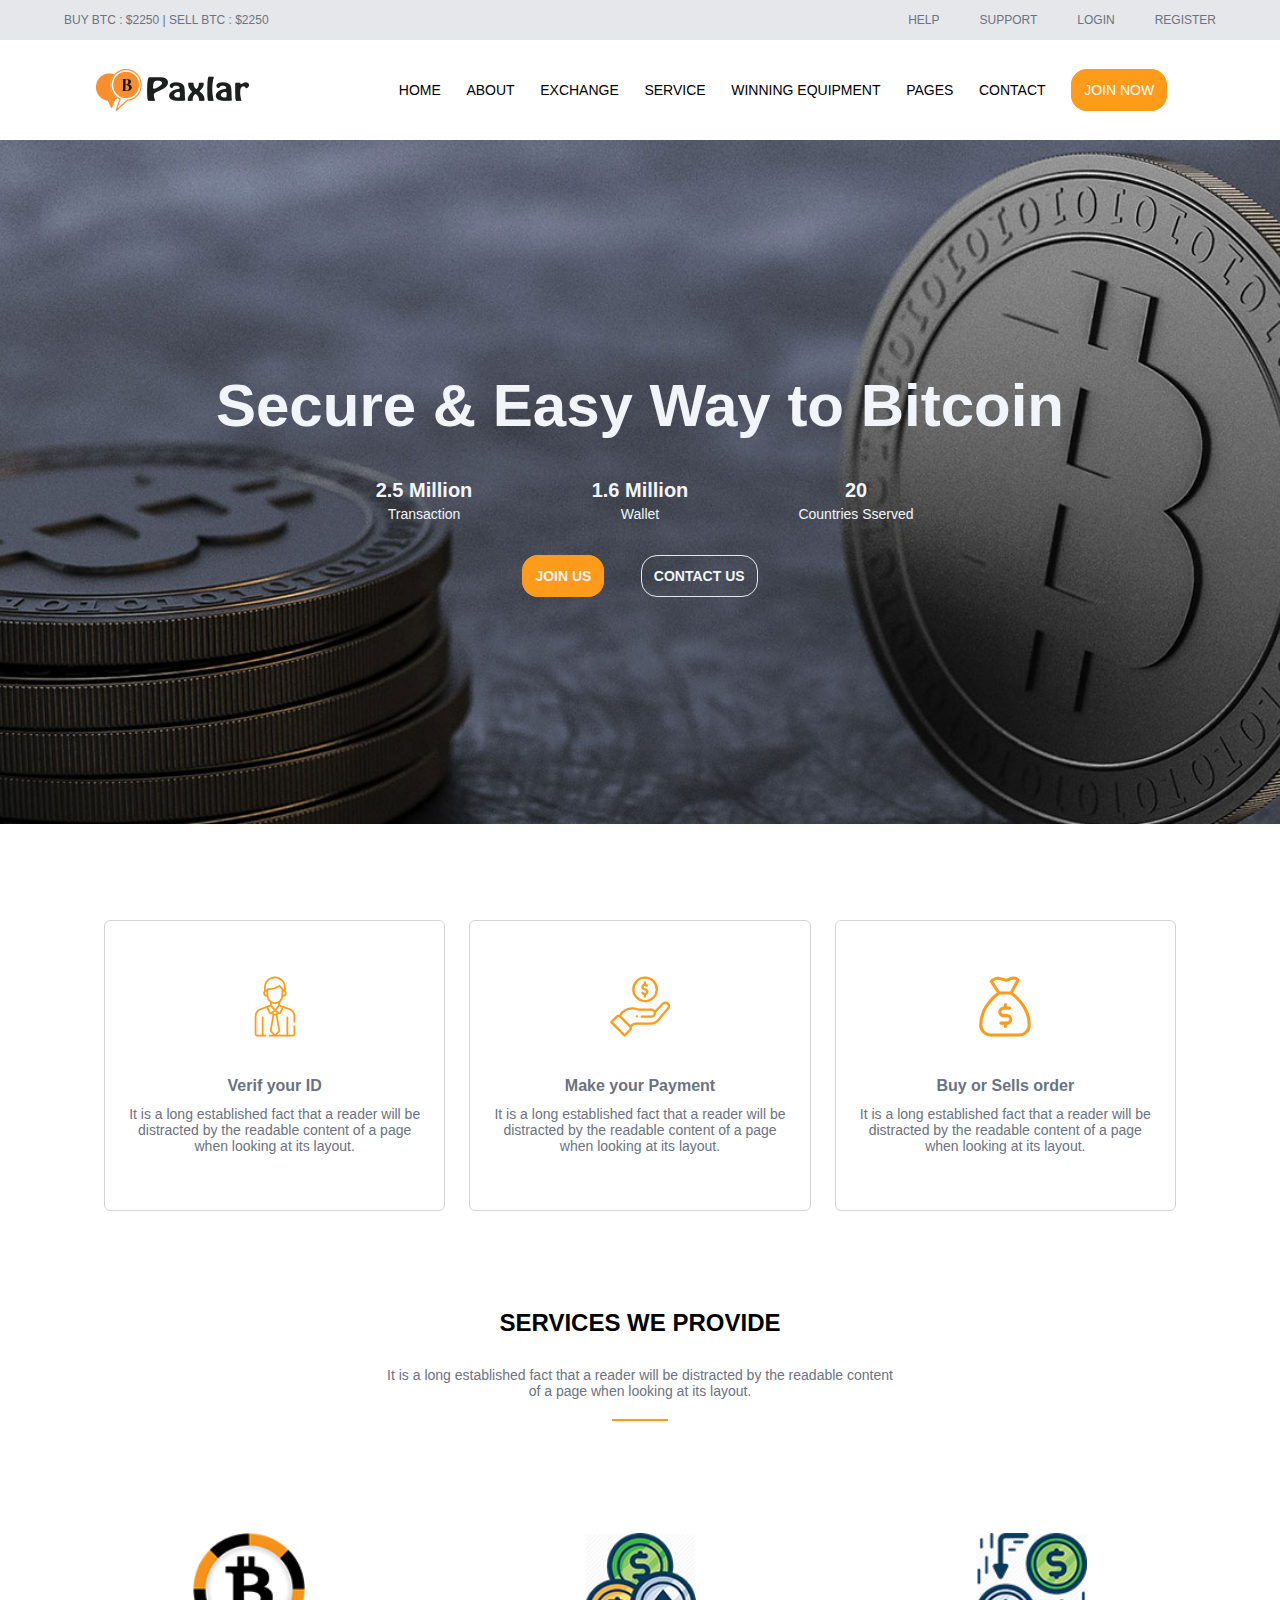
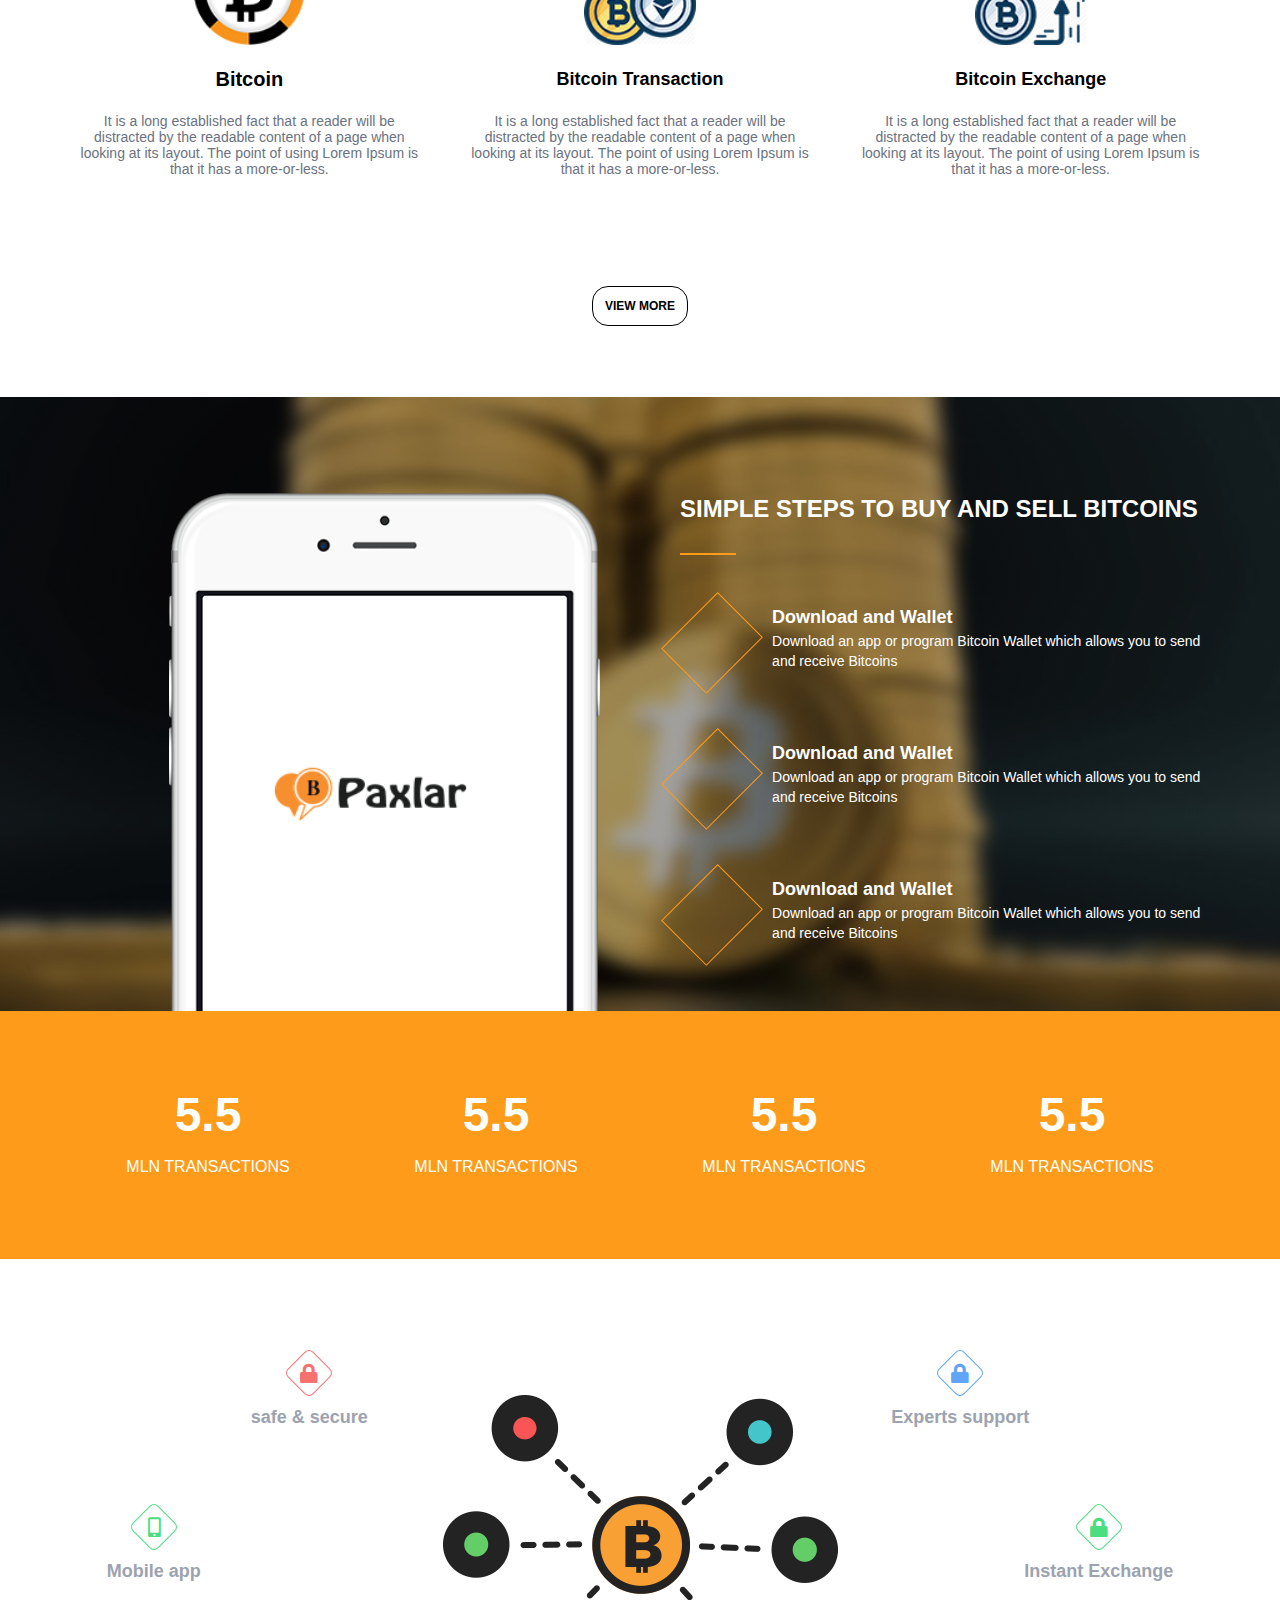
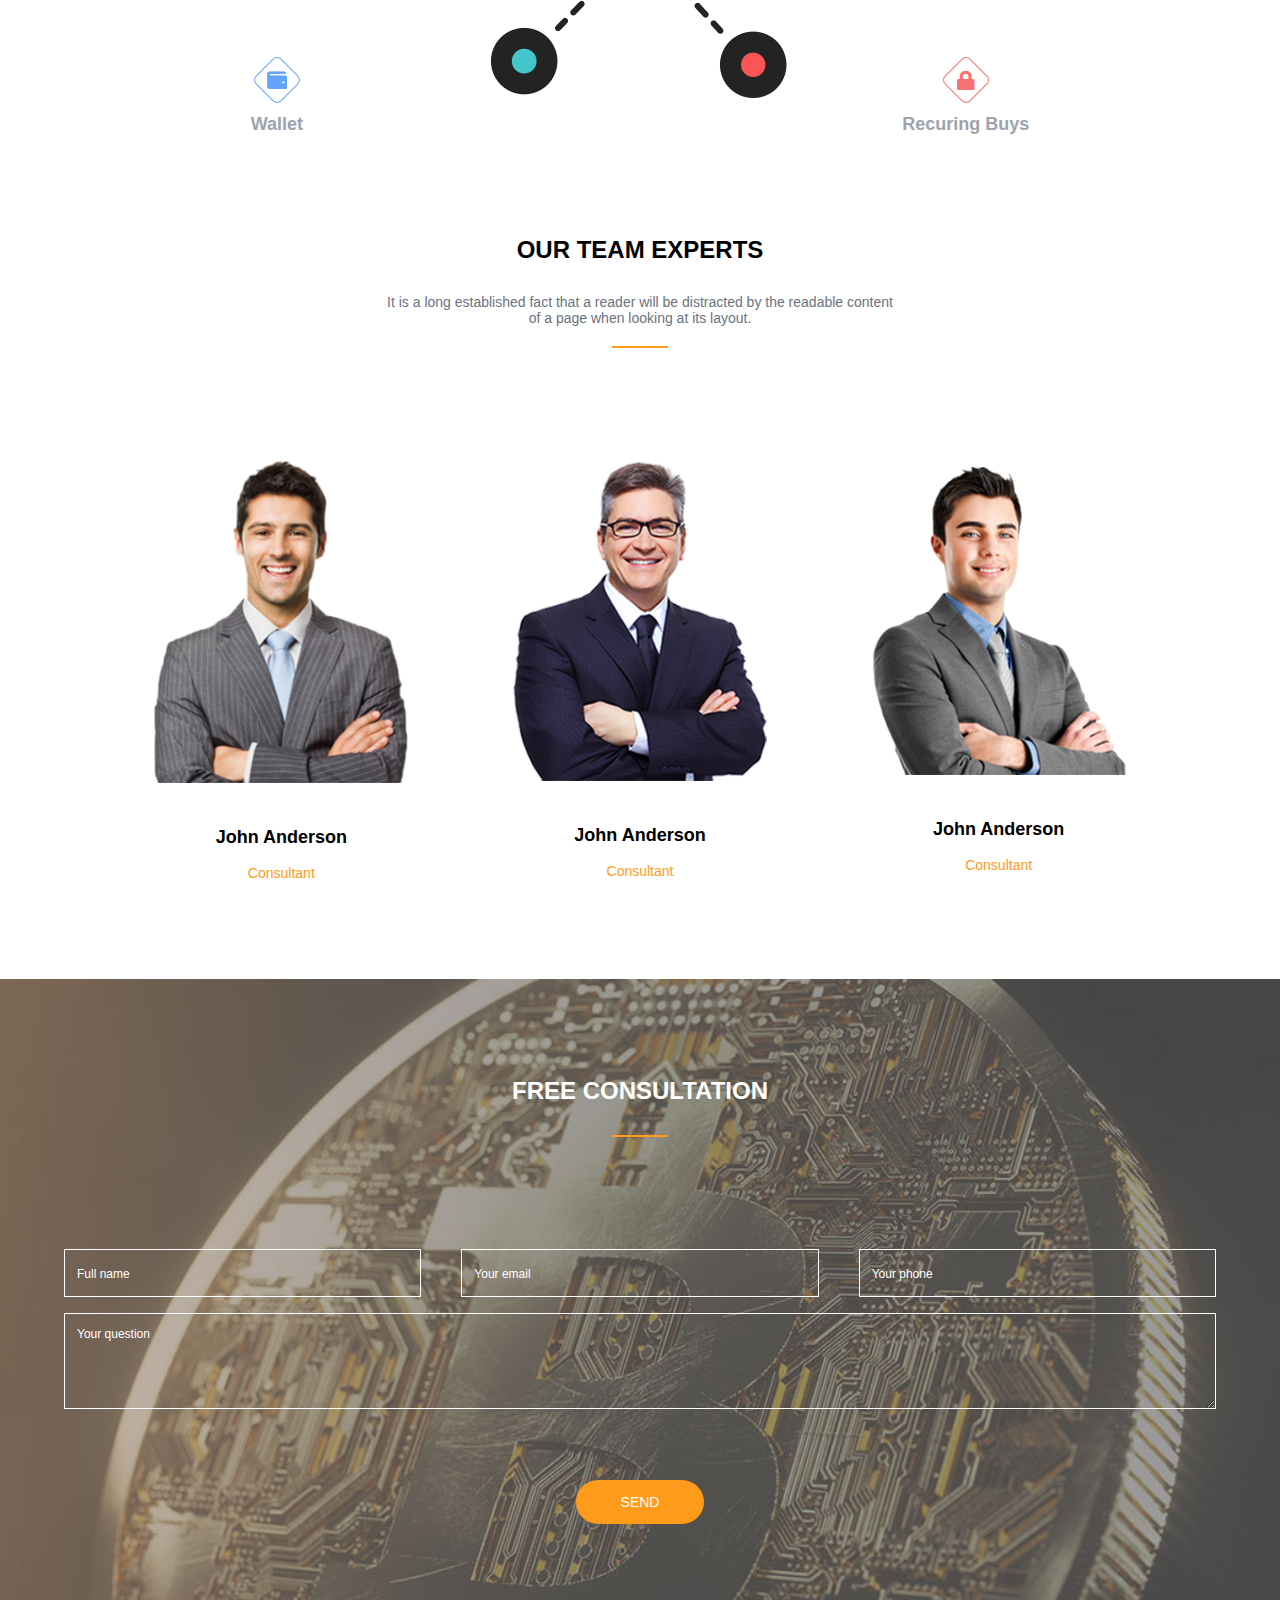
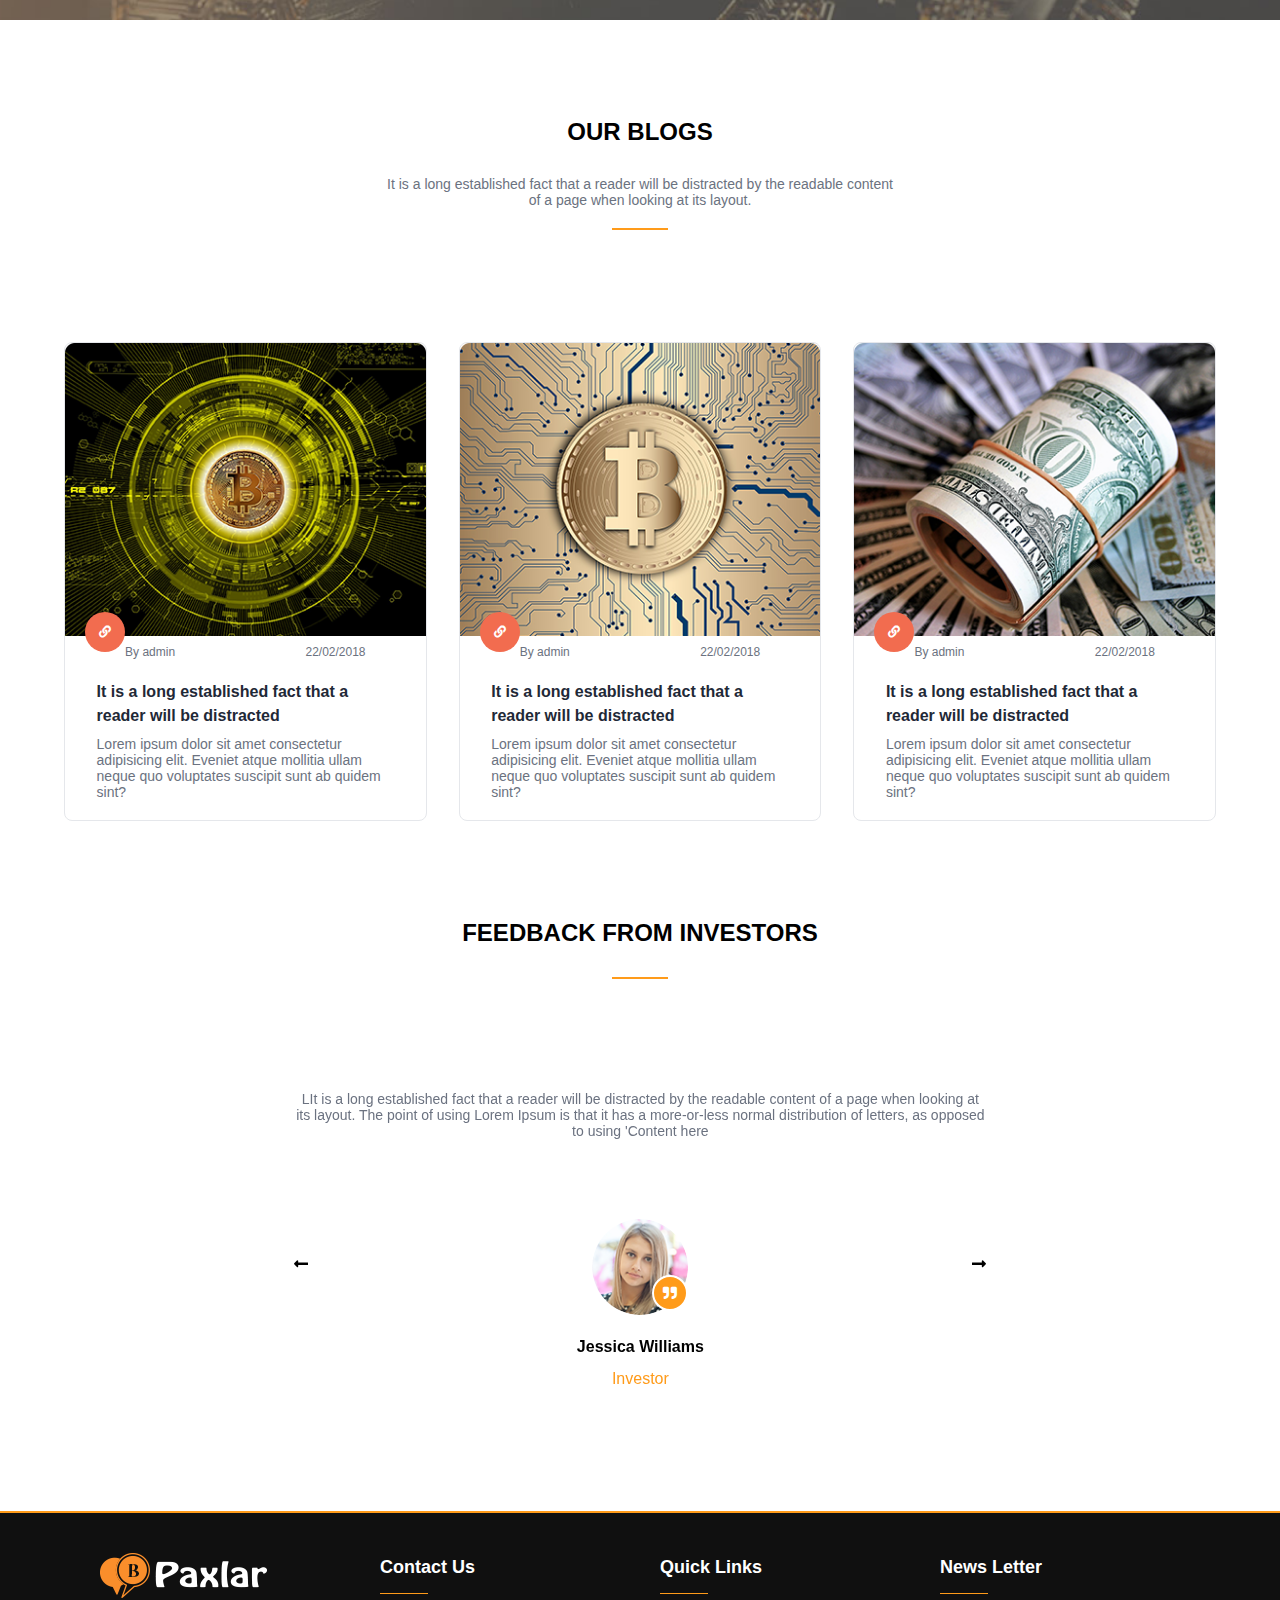
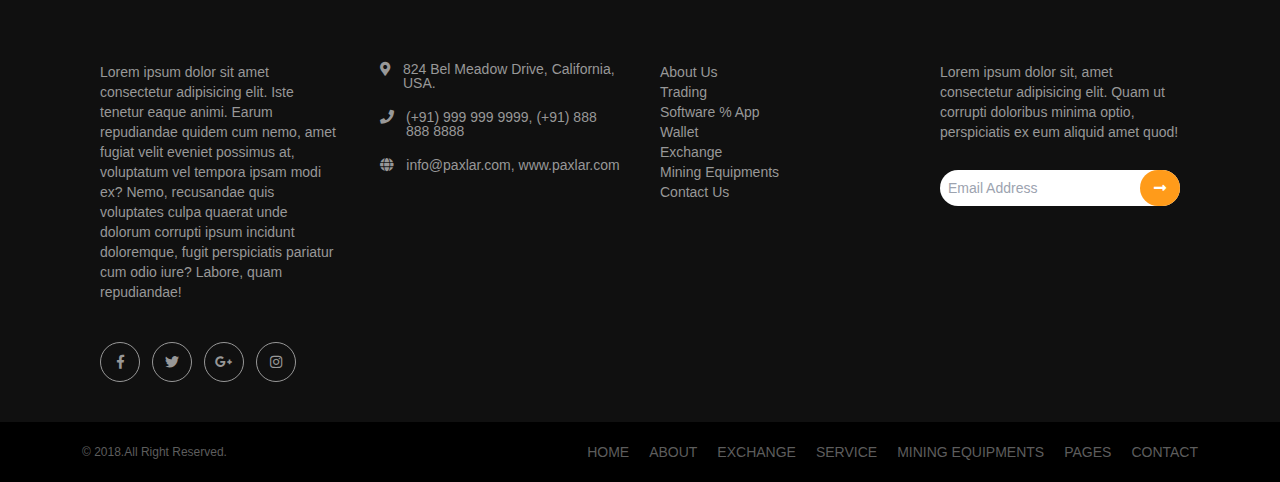
==== commit 845937ae: "changes" ====
--- a/index.html
+++ b/index.html
@@ -507,7 +507,7 @@
  <!-- Footer Section -->
 
   <script src="./public/jquery.js"></script>
-  <script src="./pblic/owl.carousel.min.js"></script>
+  <script src="./public/owl.carousel.min.js"></script>
   <script src="./public/main.js"></script> 
 </body>
 </html>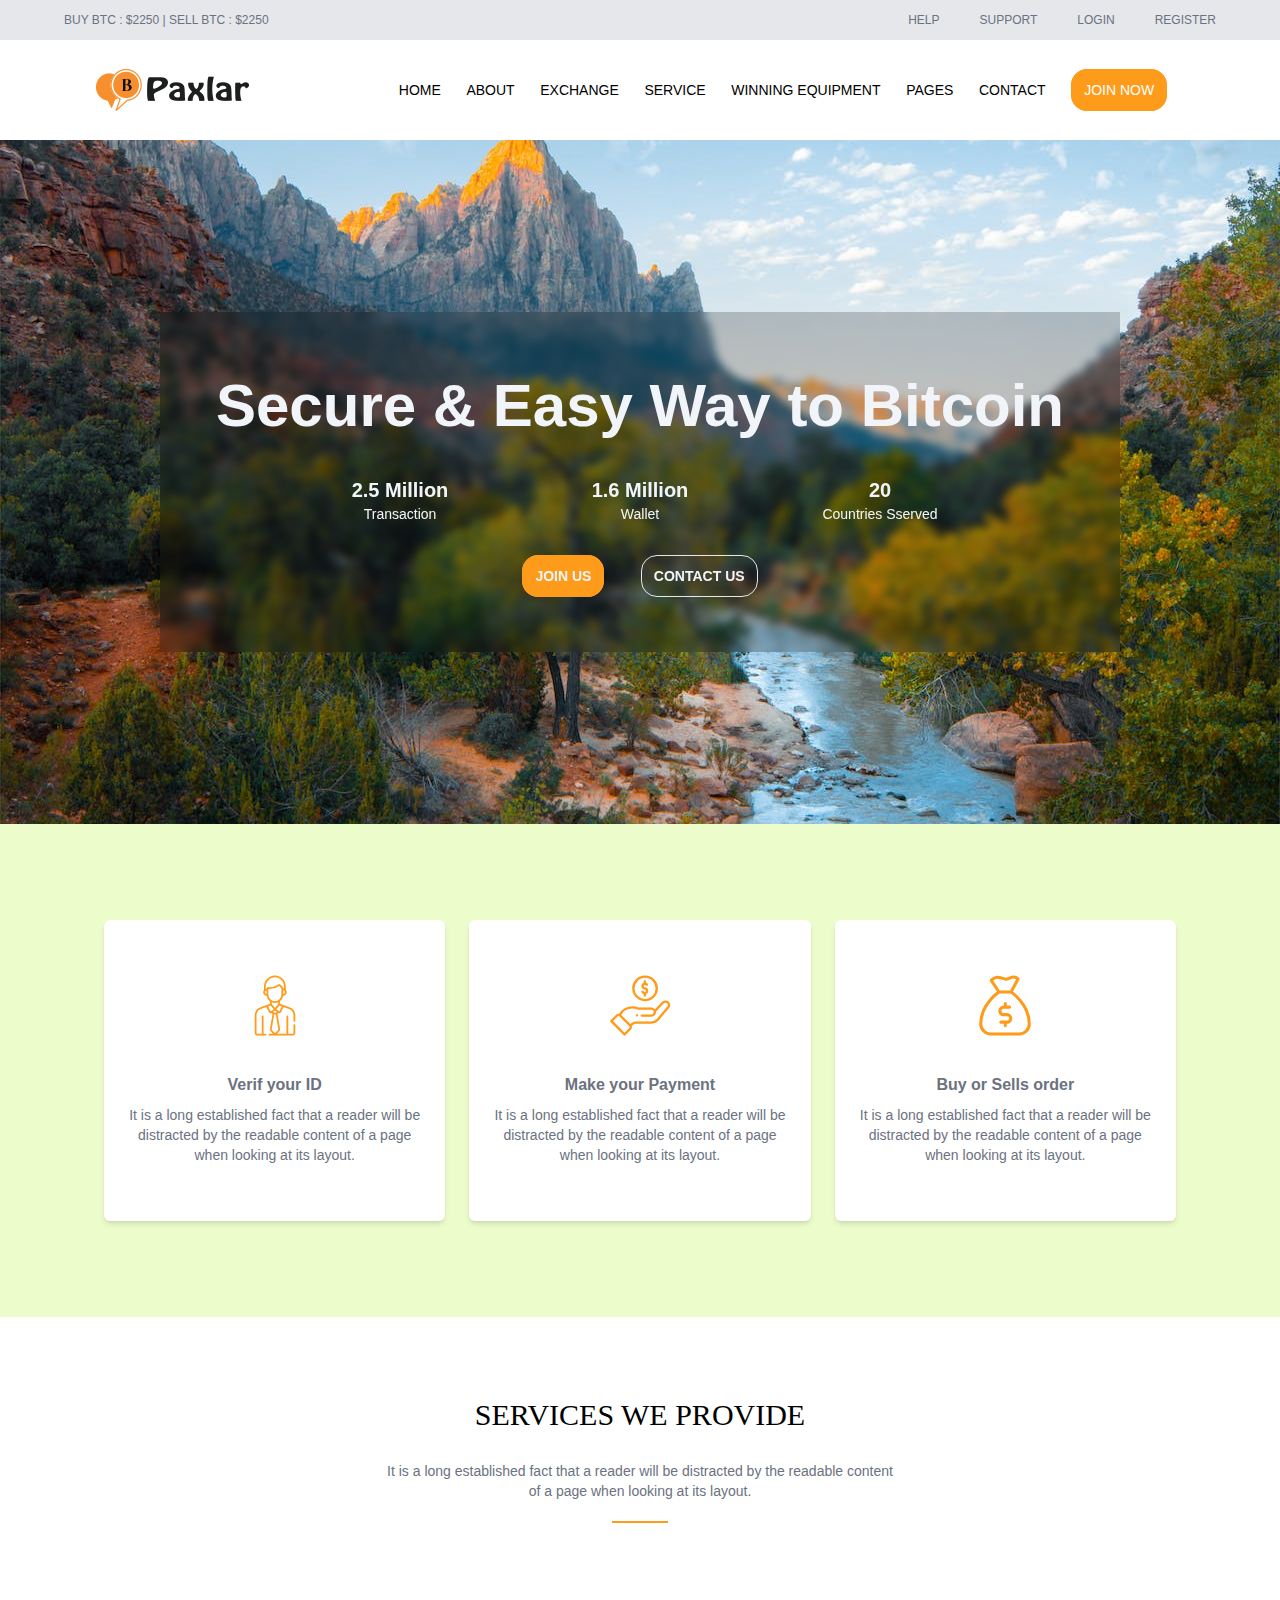
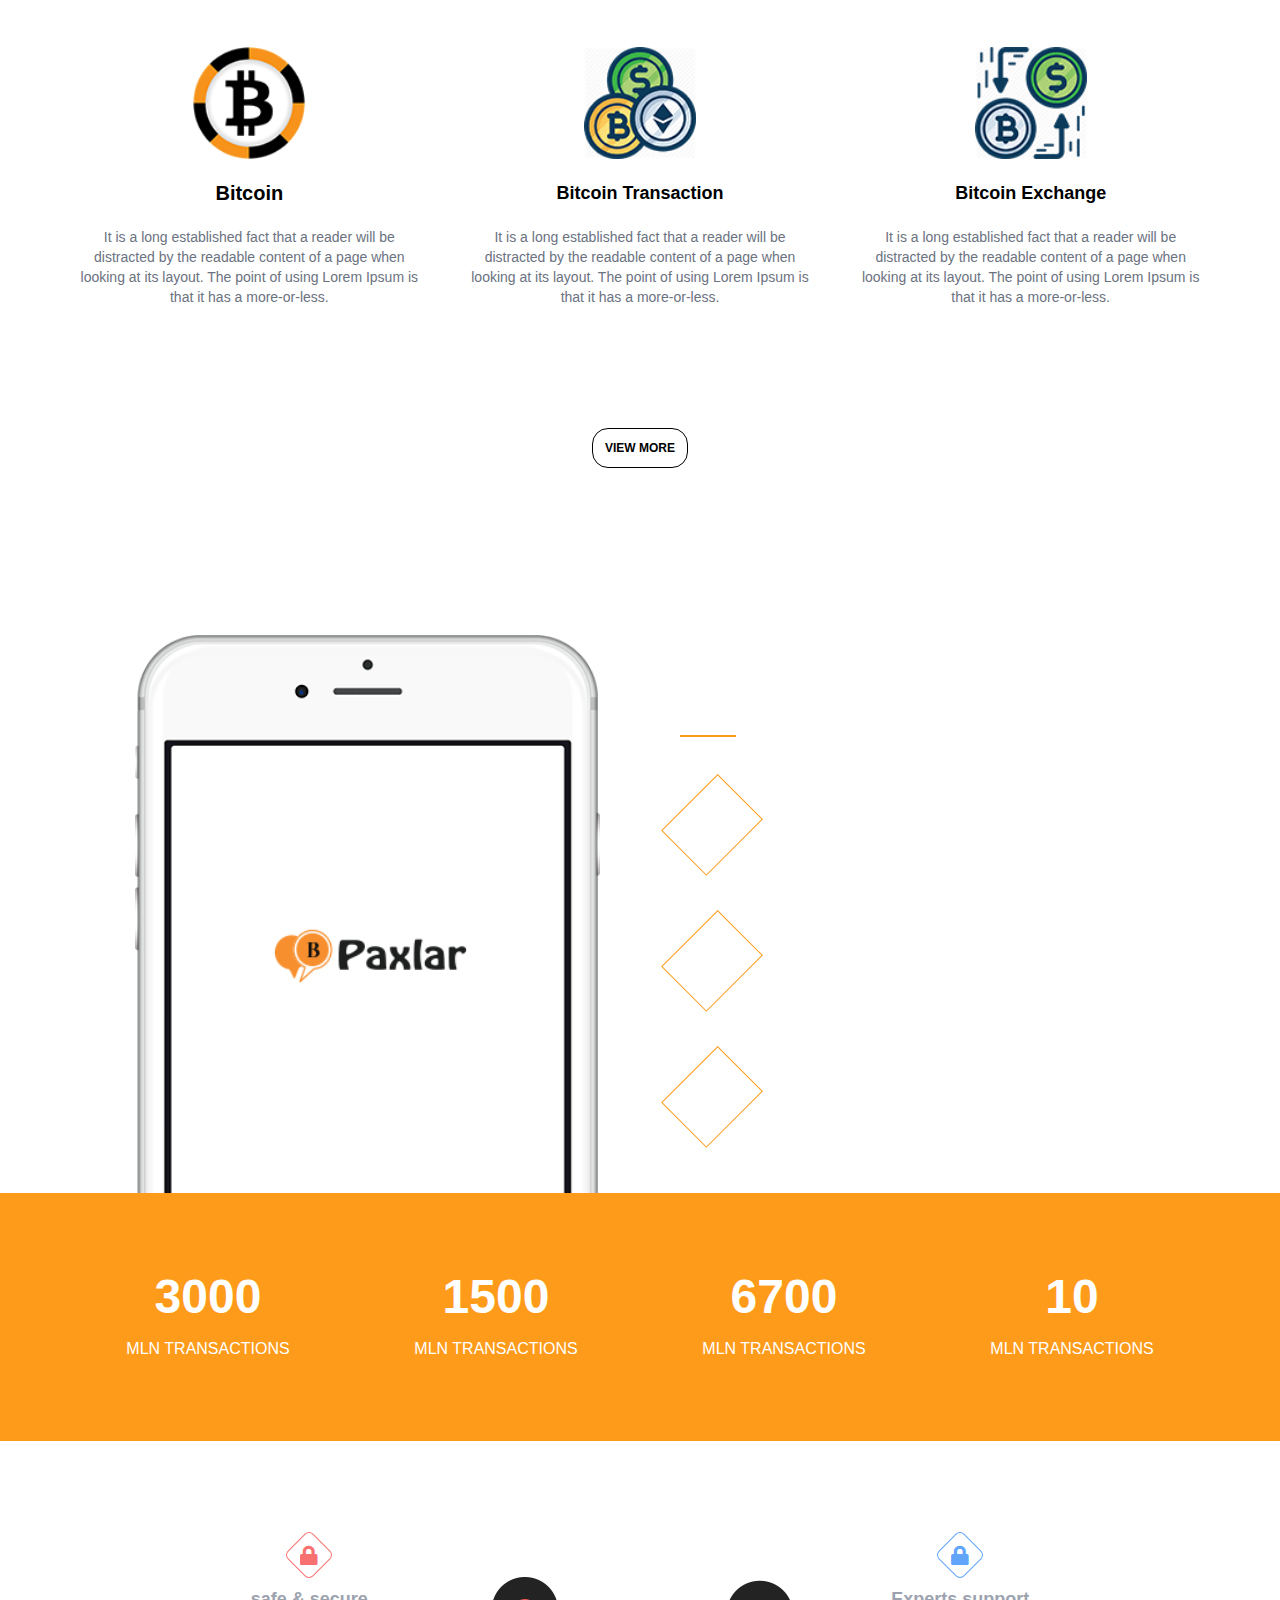
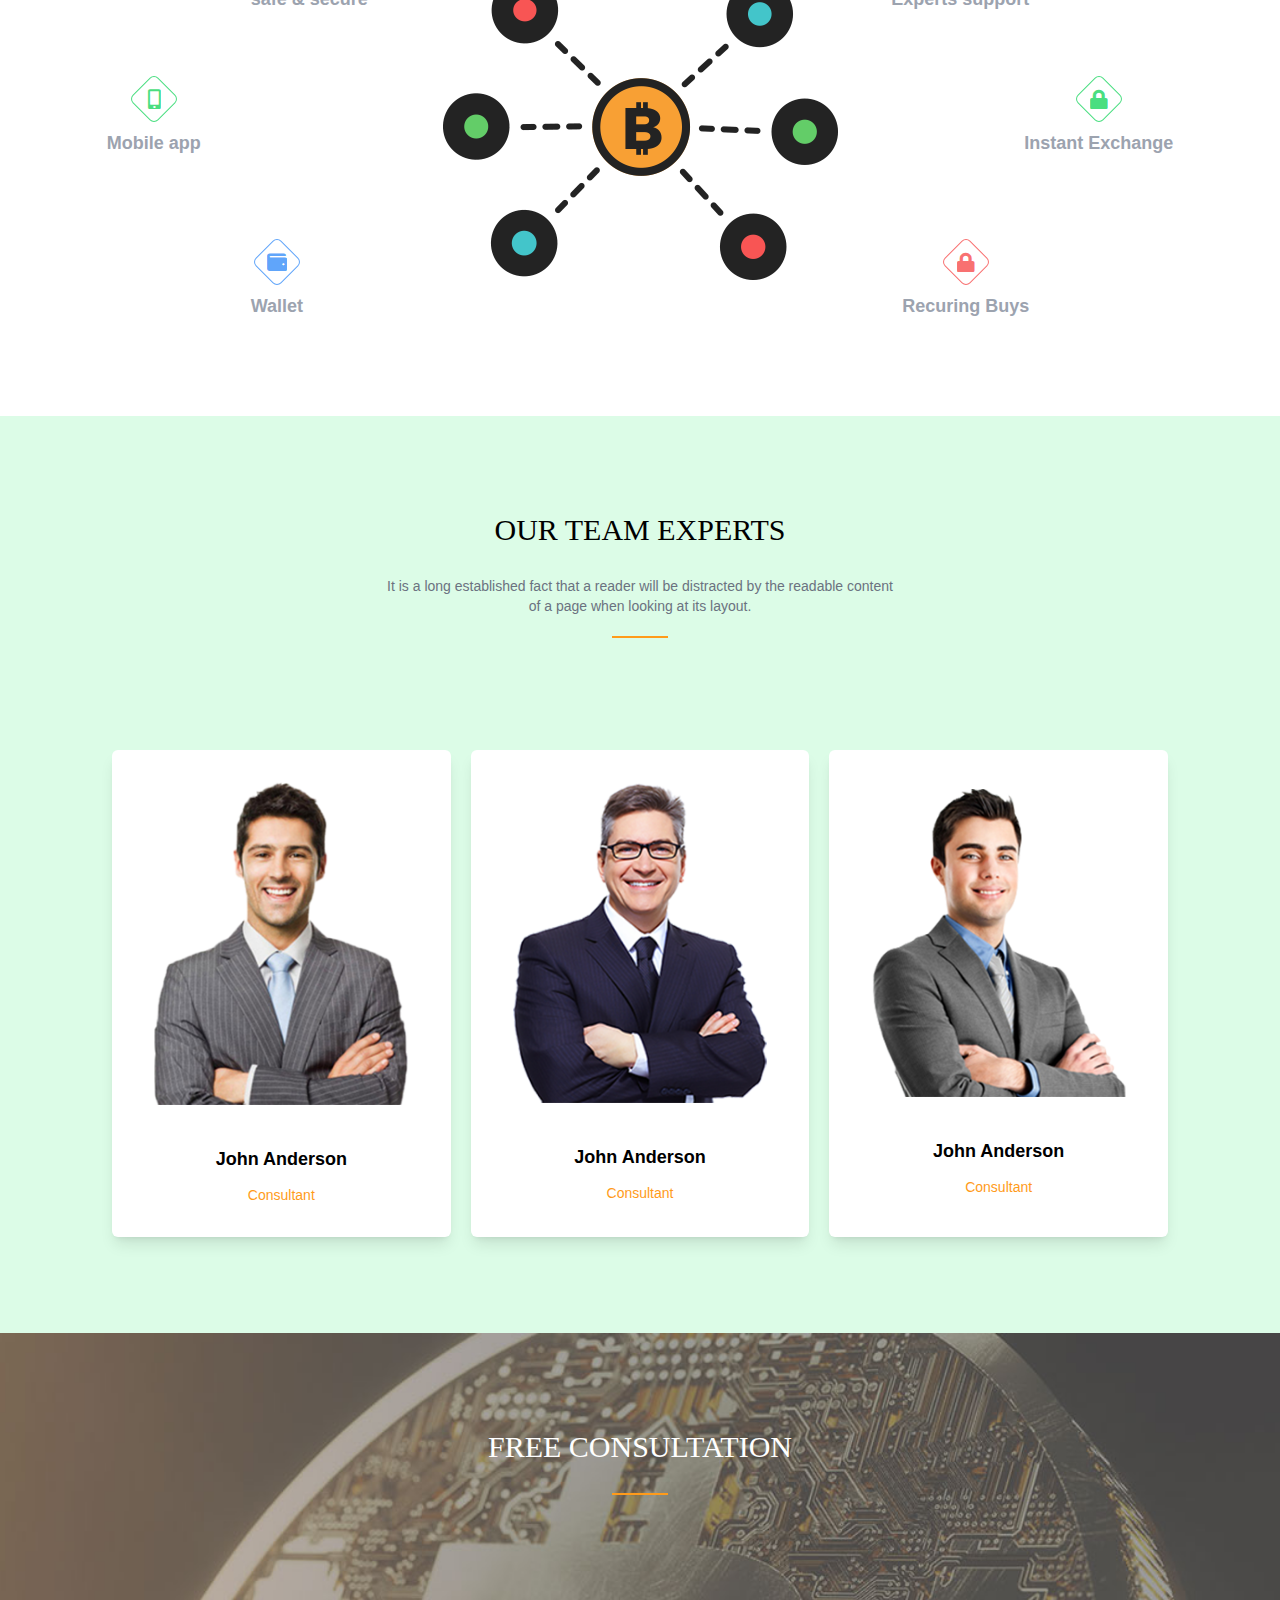
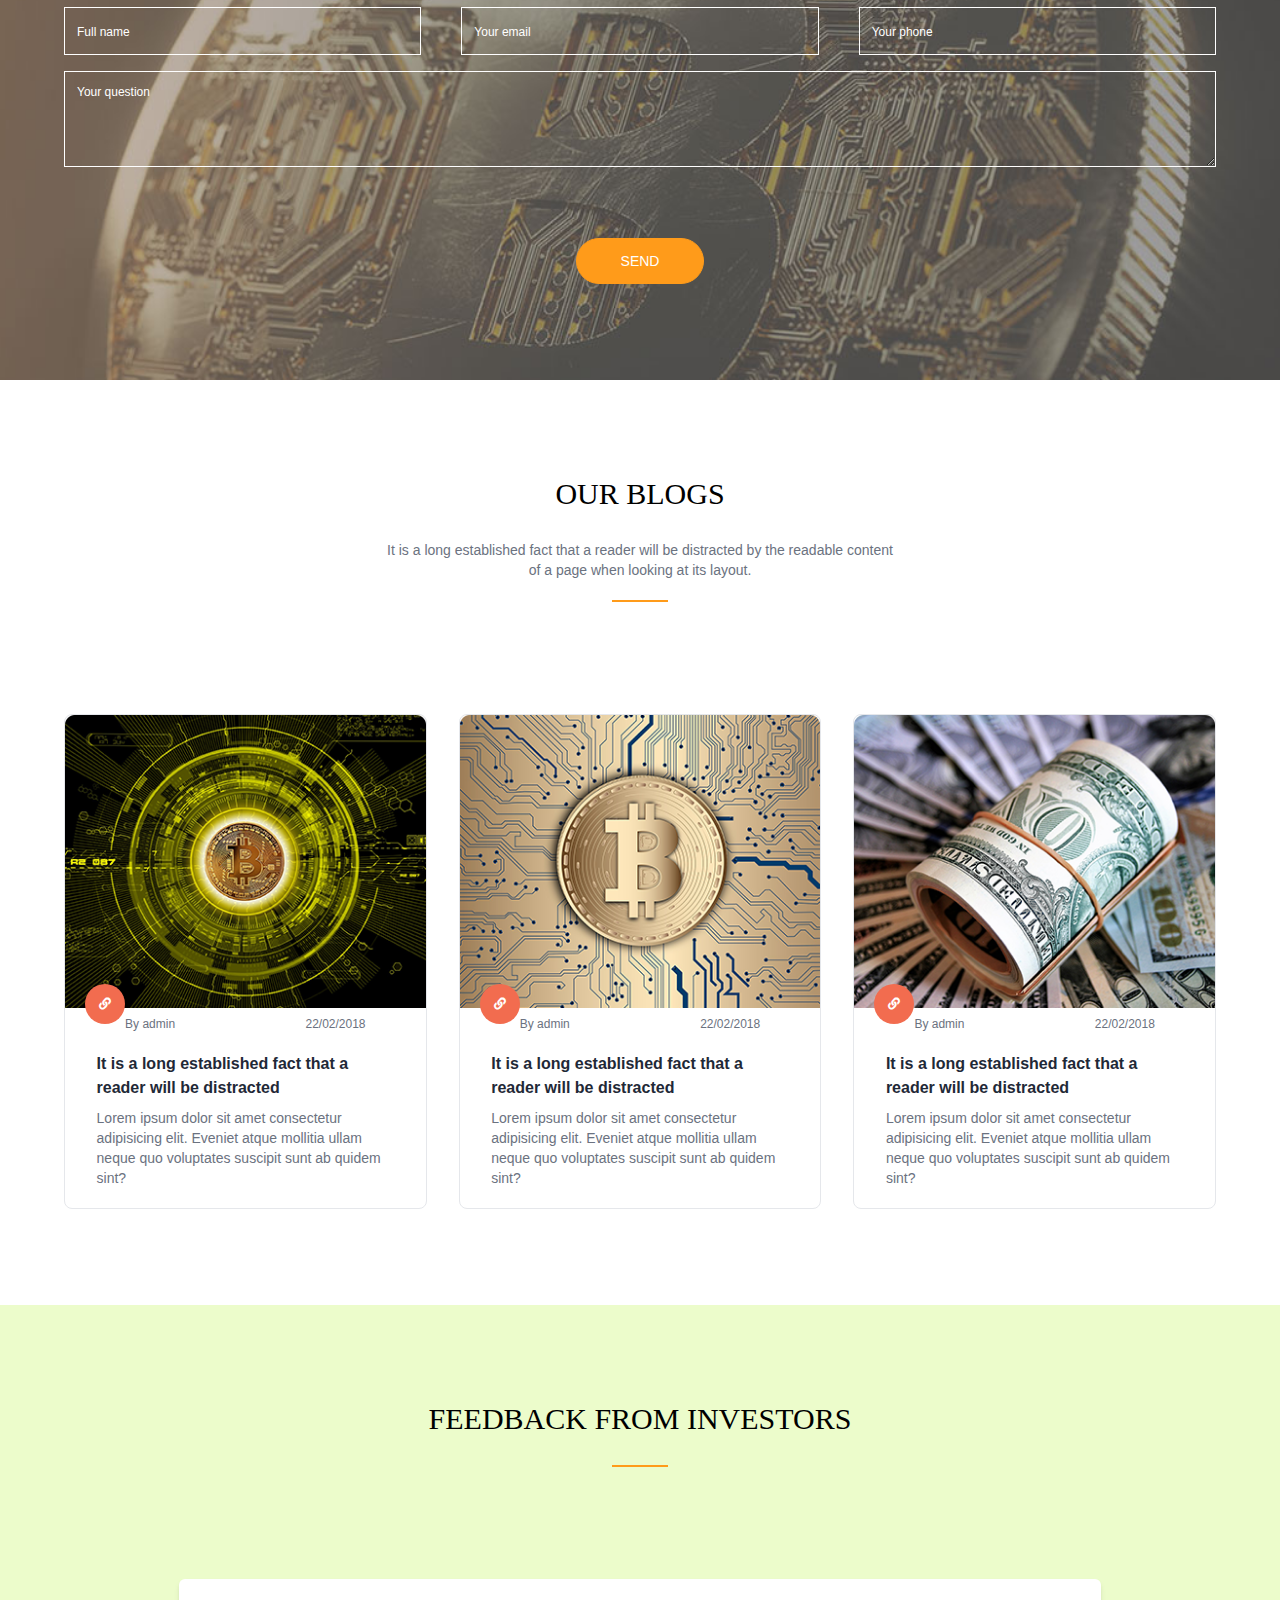
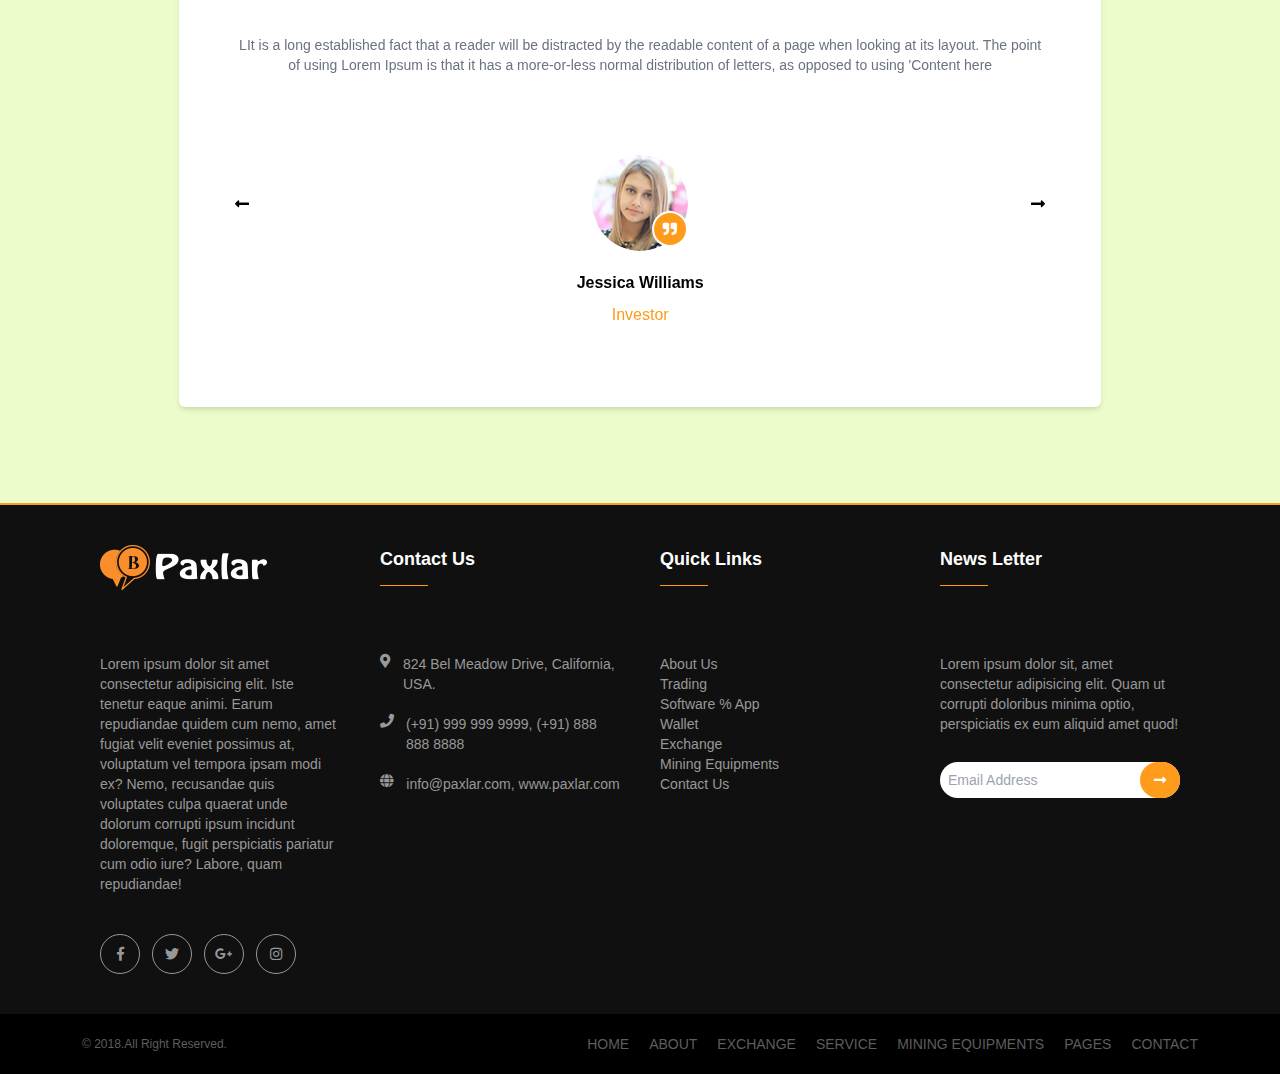
==== commit 289edd5a: "changes" ====
--- a/index.html
+++ b/index.html
@@ -10,7 +10,7 @@
   <link rel="stylesheet" href="./public/style.css">
   <title>paxlar project master clone</title>
 </head>
-<body class="font-bodyFont overflow-x-hidden">
+<body class="font-bodyFont overflow-x-hidden selection:bg-black selection:text-white">
   <!-- Top Nav Section -->
   <section class="bg-gray-200 w-100 py-3 text-xs text-gray-500 uppercase">
     <div class="container">
@@ -20,10 +20,10 @@
         </div>
         <div class="col-span-1">
           <ul class="flex items-center sm:justify-end justify-center gap-10">
-            <li><a href="">Help</a></li>
-            <li><a href="">Support</a></li>
-            <li><a href="">Login</a></li>
-            <li><a href="">Register</a></li>
+            <li><a class="hover:text-black" href="">Help</a></li>
+            <li><a class="hover:text-black" href="">Support</a></li>
+            <li><a class="hover:text-black" href="">Login</a></li>
+            <li><a class="hover:text-black" href="">Register</a></li>
           </ul>
         </div>
       </div>
@@ -32,21 +32,21 @@
  <!-- Top Nav Section -->
 
  <!-- Bottom Nav Section -->
- <section class="bottom-nav-section">
-  <div class="container">
-    <div class="grid justify-between items-center grid-cols-4 py-3 px-2 gap-2 w-full">
+ <section class="bottom-nav-section bg-white transition-all duration-300 py-3">
+  <div class="container">
+    <div class="grid justify-between items-center grid-cols-4 px-2 gap-2 w-full">
       <div class="col-span-1 px-6">
         <a class="w-10" href=""><img src="./public/images/Paxlar_logo.png" alt=""></a>
       </div>
-      <div class="nav absolute xl:static xl:w-full w-1/2 bg-white p-7 top-28 -right-full col-span-3 transition-all duration-300">
+      <div class="nav absolute bg-white xl:static xl:w-full w-1/2 xl:bg-transparent p-7 top-28 -right-full col-span-3 transition-all duration-200">
         <ul class="flex xl:flex-row flex-col justify-around text-black-700 uppercase text-sm gap-6 xl:gap-0 text-center">
-          <li class="after hover:text-black-800"><a href="">Home</a></li>
-          <li class="after hover:text-black-800"><a href="">About</a></li>
-          <li class="after hover:text-black-800"><a href="">Exchange</a></li>
-          <li class="after hover:text-black-800"><a href="">Service</a></li>
-          <li class="after hover:text-black-800"><a href="">Winning Equipment</a></li>
-          <li class="after hover:text-black-800"><a href="">Pages</a></li>
-          <li class="after hover:text-black-800"><a href="">Contact</a></li>
+          <li class="after hover:text-gray-700"><a href="">Home</a></li>
+          <li class="after hover:text-gray-700"><a href="">About</a></li>
+          <li class="after hover:text-gray-700"><a href="">Exchange</a></li>
+          <li class="after hover:text-gray-700"><a href="">Service</a></li>
+          <li class="after hover:text-gray-700"><a href="">Winning Equipment</a></li>
+          <li class="after hover:text-gray-700"><a href="">Pages</a></li>
+          <li class="after hover:text-gray-700"><a href="">Contact</a></li>
           <li><a class="btn border-paxlar bg-paxlar text-white" href="">Join Now</a></li>
         </ul>
       </div>
@@ -62,9 +62,11 @@
  <!-- Bottom Nav Section -->
 
  <!-- Hero Section -->
- <section class="bg-[url(./images/Banner_bg.jpg)] w-full bg-center bg-cover bg-no-repeat font-raleway h-fullvh md:h-76 grid  text-slate-100 text-center py-10 md:py-0">
+ <section class="font-raleway h-fullvh md:h-76 grid  text-slate-100 text-center py-10 md:py-0 relative">
+    <div class="bg-[url(./images/hero-2.jpg)] w-full bg-center bg-cover bg-no-repeat font-raleway h-fullvh md:h-76 grid  text-slate-100 text-center py-10 md:py-0 absolute banner-slide transition-all duration-500 ease-in"></div>
+    <div class="bg-[url(./images/hero-1.jpg)] w-full bg-center bg-cover bg-no-repeat font-raleway h-fullvh md:h-76 grid  text-slate-100 text-center py-10 md:py-0 absolute banner-slide transition-all duration-500 ease-in"></div>
     <div class="container">
-        <div class="w-9/12 my-auto mx-auto grid gap-10">
+        <div class="w-9/12 my-auto mx-auto grid gap-10 absolute top-1/2 left-1/2 -translate-x-1/2 -translate-y-1/2 bg-banner py-16 backdrop-blur-sm">
             <h1 class="w-full text-6xl font-bold ">Secure & Easy Way to Bitcoin</h1>
              <div class="w-9/12 m-auto">
               <div class="grid md:grid-cols-3 gap-5 md:gap-0">
@@ -92,24 +94,24 @@
  <!-- Hero Section -->
 
  <!-- Feature Section -->
- <section class="w-full py-24">
-  <div class="container">
-    <div class="px-10 grid md:grid-cols-3 gap-6 text-gray-500 text-sm">
-       <div class="group border border-gray-300 rounded-md py-14 px-5 text-center hover:bg-[linear-gradient(to_top,rgba(255,156,26,.8),rgba(175,255,26,.8)),url('./images/bitcoin.png')]  hover:text-gray-100">
+ <section class="w-full py-24 bg-lime-100">
+  <div class="container">
+    <div class="transition-all duration-300 ease-in px-10 grid md:grid-cols-3 gap-6 text-gray-500 text-sm">
+       <div class="transition-all duration-700 ease group shadow-md rounded-md py-14 px-5 text-center hover:bg-[linear-gradient(to_top,rgba(255,156,26,.8),rgba(175,255,26,.8)),url('./images/bitcoin.png')]  hover:text-gray-100 bg-white">
         <div class="mb-10 mt-5 text-paxlar group-hover:text-gray-300"><i class="py-10 flaticon-employee"></i></div>
         <h4 class="text-base font-semibold mb-2">Verif your ID</h4>
-        <P class=" leading-4">It is a long established fact that a reader will be distracted by the readable content of a page when looking at its layout.</P>
+        <P class=" leading-5">It is a long established fact that a reader will be distracted by the readable content of a page when looking at its layout.</P>
        </div>
-        <div class="group border border-gray-300 rounded-md py-14 px-5 text-center hover:bg-[linear-gradient(to_top,rgba(255,156,26,.8),rgba(175,255,26,.8)),url('./images/bitcoin.png')]  hover:text-gray-100">
+        <div class="transition-all duration-700 ease group shadow-md rounded-md py-14 px-5 text-center hover:bg-[linear-gradient(to_top,rgba(255,156,26,.8),rgba(175,255,26,.8)),url('./images/bitcoin.png')]  hover:text-gray-100 bg-white">
           <div class="mb-10 mt-5 text-paxlar group-hover:text-gray-300"><i class="py-10 flaticon-hand"></i></div>
         <h4 class="text-base font-semibold mb-2">Make your Payment</h4>
-        <P class=" leading-4">It is a long established fact that a reader will be distracted by the readable content of a page when looking at its layout.
+        <P class=" leading-5">It is a long established fact that a reader will be distracted by the readable content of a page when looking at its layout.
         </P>
         </div>
-        <div class="group border border-gray-300 rounded-md py-14 px-5 text-center hover:bg-[linear-gradient(to_top,rgba(255,156,26,.8),rgba(175,255,26,.8)),url('./images/bitcoin.png')]  hover:text-gray-100">
+        <div class="transition-all duration-700 ease group shadow-md rounded-md py-14 px-5 text-center hover:bg-[linear-gradient(to_top,rgba(255,156,26,.8),rgba(175,255,26,.8)),url('./images/bitcoin.png')]  hover:text-gray-100 bg-white">
           <div class="mb-10 mt-5 text-paxlar group-hover:text-gray-300"><i class="py-10 flaticon-money-bag"></i></div>
         <h4 class="text-base font-semibold mb-2">Buy or Sells order</h4>
-        <P class=" leading-4">It is a long established fact that a reader will be distracted by the readable content of a page when looking at its layout.</P>
+        <P class=" leading-5">It is a long established fact that a reader will be distracted by the readable content of a page when looking at its layout.</P>
         </div>
       </div>
   </div>
@@ -117,7 +119,7 @@
  <!-- Feature Section -->
 
  <!-- Service Section -->
- <section class="pb-20">
+ <section class="py-20">
     <div class="heading">
       <h1 class="heading-h1">services we provide</h1>
       <p class="heading-p">It is a long established fact that a reader will be distracted by the readable content of a page when looking at its layout.</p>
@@ -125,20 +127,20 @@
     </div>
   <div class="container">
     <div class="grid md:grid-cols-3 gap-5">
-        <div class="mb-4 grid gap-5 text-center px-3">
+        <div class="mb-4 grid gap-5 text-center p-3 transition-all duration-300 ease-in hover:border hover:border-gray-300 hover:shadow-md hover:-translate-y-2">
           <img class="w-28 h-28 m-auto" src="./public/images/circle_bitcoin.png" alt="btc">
           <h2 class="text-xl font-semibold">Bitcoin</h2>
-          <p class="leading-4 text-gray-500 text-sm mb-5">It is a long established fact that a reader will be distracted by the readable content of a page when looking at its layout. The point of using Lorem Ipsum is that it has a more-or-less.</p>
-        </div>
-        <div class="mb-4 grid gap-5 text-center px-3">
+          <p class="leading-5 text-gray-500 text-sm mb-5">It is a long established fact that a reader will be distracted by the readable content of a page when looking at its layout. The point of using Lorem Ipsum is that it has a more-or-less.</p>
+        </div>
+        <div class="mb-4 grid gap-5 text-center p-3 transition-all duration-300 ease-in hover:border hover:border-gray-300 hover:shadow-md hover:-translate-y-2">
           <img class="w-28 h-28 m-auto" src="./public/images/bitcoin_transaction.png" alt="transaction">
           <h2 class="text-lg font-semibold">Bitcoin Transaction</h2>
-          <p class="leading-4 text-gray-500 text-sm mb-5">It is a long established fact that a reader will be distracted by the readable content of a page when looking at its layout. The point of using Lorem Ipsum is that it has a more-or-less.</p>
-        </div>
-        <div class="mb-4 grid gap-5 text-center px-3">
+          <p class="leading-5 text-gray-500 text-sm mb-5">It is a long established fact that a reader will be distracted by the readable content of a page when looking at its layout. The point of using Lorem Ipsum is that it has a more-or-less.</p>
+        </div>
+        <div class="mb-4 grid gap-5 text-center p-3 transition-all duration-300 ease-in hover:border hover:border-gray-300 hover:shadow-md hover:-translate-y-2">
           <img class="w-28 h-28 m-auto" src="./public/images/bitcoin_exchange.png" alt="exchange">
           <h2 class="text-lg font-semibold">Bitcoin Exchange</h2>
-          <p class="leading-4 text-gray-500 text-sm mb-5">It is a long established fact that a reader will be distracted by the readable content of a page when looking at its layout. The point of using Lorem Ipsum is that it has a more-or-less.</p>
+          <p class="leading-5 text-gray-500 text-sm mb-5">It is a long established fact that a reader will be distracted by the readable content of a page when looking at its layout. The point of using Lorem Ipsum is that it has a more-or-less.</p>
         </div>
     </div>
     <div class="mt-20 text-center">
@@ -149,7 +151,7 @@
  <!-- Service Section -->
 
  <!-- Buy and Sell Section -->
- <section class="w-full pt-24 bg-[linear-gradient(to_top,rgba(0,0,0,0.35),rgba(0,0,0,0.35)),url('images/bitcoin_blur.jpg')] bg-no-repeat bg-cover bg-center text-white">
+ <section class="buy-sell w-full pt-24 bg-[linear-gradient(to_top,rgba(0,0,0,0.35),rgba(0,0,0,0.35)),url('images/bitcoin_blur.jpg')] bg-no-repeat bg- bg-center text-white bg-fixed bg-cover">
   <div class="container">
     <div class="grid md:grid-cols-2 gap-20">
       <div class="grid justify-center md:justify-end order-last md:order-first relative col-span-1">
@@ -195,23 +197,23 @@
  <!-- Buy and Sell Section -->
 
  <!-- Counter Section -->
- <section class="w-full py-20 bg-paxlar">
+ <section class="w-full py-20 bg-paxlar counter">
   <div class="container">
     <div class="grid sm:grid-cols-4 text-center text-white">
         <div class="col-span-1">
-          <h2 class="text-5xl font-bold mb-4">5.5</h2>
+          <h2 class="text-5xl font-bold mb-4 count1">3000</h2>
           <span>MLN TRANSACTIONS</span>
         </div>
         <div class="col-span-1">
-          <h2 class="text-5xl font-bold mb-4">5.5</h2>
+          <h2 class="text-5xl font-bold mb-4 count2">1500</h2>
           <span>MLN TRANSACTIONS</span>
         </div>
         <div class="col-span-1">
-          <h2 class="text-5xl font-bold mb-4">5.5</h2>
+          <h2 class="text-5xl font-bold mb-4 count3">6700</h2>
           <span>MLN TRANSACTIONS</span>
         </div>
         <div class="col-span-1">
-          <h2 class="text-5xl font-bold mb-4">5.5</h2>
+          <h2 class="text-5xl font-bold mb-4 count4">10</h2>
           <span>MLN TRANSACTIONS</span>
         </div>
     </div>
@@ -224,27 +226,27 @@
  <section class="py-24">
   <div class="xl:container">
     <div class="w-full lg:w-10/12 m-auto relative">
-      <div class=" grid justify-center mb-14 lg:mb-0 gap-3 lg:absolute lg:top-0 lg:left-36">
+      <div class="grid justify-center mb-14 lg:animate-[drop_1500ms_ease-in-out_200ms_infinite] lg:mb-0 gap-3 lg:absolute lg:top-0 lg:left-36">
           <span class="rotated-span after:border-red-400 text-red-400"><i class="scale-125 fas fa-lock"></i></span>
           <strong class="text-lg text-gray-400">safe & secure</strong>
       </div>
-      <div class="grid justify-center mb-14 lg:mb-0  gap-3 lg:absolute lg:left-0 lg:top-1/2 -translate-y-1/2">
+      <div class="grid justify-center mb-14 lg:animate-[drop_1500ms_ease-in-out_400ms_infinite] lg:mb-0  gap-3 lg:absolute lg:left-0 lg:top-1/3 mt-4">
           <span class="rotated-span after:border-green-400 text-green-400"><i class="scale-125 fas fa-mobile-alt"></i></span>
           <strong class="text-lg text-gray-400">Mobile app</strong>
       </div>
-      <div class="grid justify-center mb-14 lg:mb-0 gap-3 lg:absolute lg:bottom-0  lg:left-36">
+      <div class="grid justify-center mb-14 lg:animate-[drop_1500ms_ease-in-out_600ms_infinite] lg:mb-0 gap-3 lg:absolute lg:bottom-0  lg:left-36">
           <span class="rotated-span after:border-blue-400 text-blue-400"><i class="scale-125 fas fa-wallet"></i></span>
           <strong class="text-lg text-gray-400">Wallet</strong>
       </div>
-      <div class="grid justify-center mb-14 lg:mb-0 gap-3 lg:absolute lg:bottom-0 lg:right-36">
+      <div class="grid justify-center mb-14 lg:animate-[drop_1500ms_ease-in-out_800ms_infinite] lg:mb-0 gap-3 lg:absolute lg:bottom-0 lg:right-36">
           <span class="rotated-span after:border-red-400 text-red-400"><i class="scale-125 fas fa-lock"></i></span>
           <strong class="text-lg text-gray-400">Recuring Buys</strong>
       </div>
-      <div class="grid justify-center mb-14 lg:mb-0 gap-3 lg:absolute lg:right-0 lg:top-1/2 -translate-y-1/2">
+      <div class="grid justify-center mb-14 lg:animate-[drop_1500ms_ease-in-out_1000ms_infinite] lg:mb-0 gap-3 lg:absolute lg:right-0 lg:top-1/3 mt-4">
           <span class="rotated-span after:border-green-400 text-green-400"><i class="scale-125 fas fa-lock"></i></span>
           <strong class="text-lg text-gray-400">Instant Exchange</strong>
       </div>
-      <div class="grid justify-center mb-14 lg:mb-0 gap-3 lg:absolute lg:top-0 lg:right-36">
+      <div class="grid justify-center mb-14 lg:animate-[drop_1500ms_ease-in-out_1200ms_infinite] lg:mb-0 gap-3 lg:absolute lg:top-0 lg:right-36">
           <span class="rotated-span after:border-blue-400 text-blue-400"><i class="scale-125 fas fa-lock"></i></span>
           <strong class="text-lg text-gray-400">Experts support</strong>
       </div>
@@ -254,7 +256,7 @@
  </section>
 
  <!-- Experts Section -->
- <section class="pb-24">
+ <section class="py-24 bg-green-100">
     <div class="heading">
       <h1 class="heading-h1">OUR TEAM EXPERTS</h1>
       <p class="heading-p">It is a long established fact that a reader will be distracted by the readable content of a page when looking at its layout.</p>
@@ -263,17 +265,17 @@
   
   <div class="container">
     <div class="grid sm:grid-cols-3 w-11/12 m-auto text-center justify-center  gap-5">
-        <div class="flex flex-col items-center justify-center">
+        <div class="flex flex-col items-center justify-center bg-white shadow-lg py-8 rounded-md hover:shadow-md">
           <img class="w-9/12 h-10/12 mb-10 object-cover" src="./public/images/person1.png" alt="team-person">
           <h3 class="text-lg font-semibold mb-3">John Anderson</h3>
           <span class="text-paxlar text-sm">Consultant</span>
         </div>
-        <div class="flex flex-col items-center justify-center">
+        <div class="flex flex-col items-center justify-center bg-white shadow-lg py-8 rounded-md hover:shadow-md">
           <img class="w-9/12 h-10/12 mb-10 object-cover" src="./public/images/person2.png" alt="team-person">
           <h3 class="text-lg font-semibold mb-3">John Anderson</h3>
           <span class="text-paxlar text-sm">Consultant</span>
         </div>
-        <div class="flex flex-col items-center justify-center">
+        <div class="flex flex-col items-center justify-center bg-white shadow-lg py-8 rounded-md hover:shadow-md">
           <img class="w-9/12 h-10/12 mb-10 object-cover" src="./public/images/person3.png" alt="team-person">
           <h3 class="text-lg font-semibold mb-3">John Anderson</h3>
           <span class="text-paxlar text-sm">Consultant</span>
@@ -293,21 +295,21 @@
     <form action="">
       <div class="flex flex-col sm:flex-row gap-10">
         <div class="col-span-1 w-full mb-4">
-          <input class="w-full h-12 bg-transparent border border-white p-3 placeholder:text-white placeholder:text-xs" type="text" placeholder="Full name">
+          <input class="w-full h-12 bg-transparent border text-white focus:bg-paxlarLight focus:outline-none border-white p-3 placeholder:text-white placeholder:text-xs" type="text" placeholder="Full name">
         </div>
         <div class="col-span-1 w-full mb-4">
-          <input class="w-full h-12 bg-transparent border border-white p-3 placeholder:text-white placeholder:text-xs" type="email" placeholder="Your email">
+          <input class="w-full h-12 bg-transparent border text-white focus:bg-paxlarLight focus:outline-none border-white p-3 placeholder:text-white placeholder:text-xs" type="email" placeholder="Your email">
         </div>
         <div class="col-span-1 w-full mb-4">
-          <input class="w-full h-12 bg-transparent border border-white p-3 placeholder:text-white placeholder:text-xs" type="number" placeholder="Your phone">
+          <input class="w-full h-12 bg-transparent border text-white focus:bg-paxlarLight focus:outline-none border-white p-3 placeholder:text-white placeholder:text-xs" type="number" placeholder="Your phone">
         </div>
       </div>
       <div class="grid grid-cols-1">
         <div class="w-full">
-          <textarea class="w-full h-10 bg-transparent border border-white p-3 placeholder:text-white placeholder:text-xs h-24" name="" id="" placeholder="Your question"></textarea>
-        </div>
-      </div>
-      <button class="py-3 bg-paxlar border-paxlar text-white w-32 mx-auto block mt-16 rounded-3xl uppercase text-sm">Send</button>
+          <textarea class="w-full bg-transparent border border-white p-3 placeholder:text-white placeholder:text-xs h-24 text-white focus:bg-paxlarLight focus:outline-none" name="" id="" placeholder="Your question"></textarea>
+        </div>
+      </div>
+      <button class="py-3 bg-paxlar border border-paxlar text-white w-32 mx-auto block mt-16 rounded-3xl uppercase text-sm hover:bg-transparent hover:border-white transition-all duration-300">Send</button>
     </form>
   </div>
  </div>
@@ -322,7 +324,7 @@
     </div>
   <div class="container">
     <div class="grid sm:grid-cols-3 gap-8">
-      <div class="col-span-1 border border-gray-200 pb-5 rounded-lg">
+      <div class="col-span-1 border border-gray-200 pb-5 rounded-lg transition-all duration-300 ease-in hover:border hover:border-gray-300 hover:shadow-md hover:-translate-y-2">
         <div class="grid grid-cols-1 items-center">
           <div class="relative">
             <img class="mb-2 w-full" src="./public/images/blog1.png" alt="blog1.png">
@@ -335,12 +337,12 @@
          <div class="container">
           <div class="w-11/12 m-auto">
             <h1 class="text-base font-semibold text-gray-800 mb-2">It is a long established fact that a reader will be distracted</h1>
-            <p class="leading-4 text-gray-500 text-sm">Lorem ipsum dolor sit amet consectetur adipisicing elit. Eveniet atque mollitia ullam neque quo voluptates suscipit sunt ab quidem sint?</p>
+            <p class="leading-5 text-gray-500 text-sm">Lorem ipsum dolor sit amet consectetur adipisicing elit. Eveniet atque mollitia ullam neque quo voluptates suscipit sunt ab quidem sint?</p>
           </div>
          </div>
         </div>
       </div>
-      <div class="col-span-1 border border-gray-200 pb-5 rounded-lg">
+      <div class="col-span-1 border border-gray-200 pb-5 rounded-lg transition-all duration-300 ease-in hover:border hover:border-gray-300 hover:shadow-md hover:-translate-y-2">
         <div class="grid grid-cols-1 items-center">
           <div class="relative">
             <img class="mb-2 w-full h-full object-cover" src="./public/images/blog2.png" alt="blog2.png">
@@ -353,12 +355,12 @@
          <div class="container">
           <div class="w-11/12 m-auto">
             <h1 class="text-base font-semibold text-gray-800 mb-2">It is a long established fact that a reader will be distracted</h1>
-            <p class="leading-4 text-gray-500 text-sm">Lorem ipsum dolor sit amet consectetur adipisicing elit. Eveniet atque mollitia ullam neque quo voluptates suscipit sunt ab quidem sint?</p>
+            <p class="leading-5 text-gray-500 text-sm">Lorem ipsum dolor sit amet consectetur adipisicing elit. Eveniet atque mollitia ullam neque quo voluptates suscipit sunt ab quidem sint?</p>
           </div>
          </div>
         </div>
       </div>
-      <div class="col-span-1 border border-gray-200 pb-5 rounded-lg">
+      <div class="col-span-1 border border-gray-200 pb-5 rounded-lg transition-all duration-300 ease-in hover:border hover:border-gray-300 hover:shadow-md hover:-translate-y-2">
         <div class="grid grid-cols-1 items-center">
           <div class="relative">
             <img class="mb-2 w-full h-full object-cover" src="./public/images/blog3.png" alt="blog1.png">
@@ -371,7 +373,7 @@
          <div class="container">
           <div class="w-11/12 m-auto">
             <h1 class="text-base font-semibold text-gray-800 mb-2">It is a long established fact that a reader will be distracted</h1>
-            <p class="leading-4 text-gray-500 text-sm">Lorem ipsum dolor sit amet consectetur adipisicing elit. Eveniet atque mollitia ullam neque quo voluptates suscipit sunt ab quidem sint?</p>
+            <p class="leading-5 text-gray-500 text-sm">Lorem ipsum dolor sit amet consectetur adipisicing elit. Eveniet atque mollitia ullam neque quo voluptates suscipit sunt ab quidem sint?</p>
           </div>
          </div>
         </div>
@@ -382,35 +384,37 @@
  <!-- Blogs Section -->
 
  <!-- Feedback Section -->
- <section class="pb-24">
-  <div class="heading">
-    <h1 class="heading-h1">FEEDBACK FROM INVESTORS</h1>
-    <span class="heading-span"></span>
-  </div>
-  <div class="relative w-full">
-  <div class="container">
-    <div class="owl-carousel w-4/5 md:w-3/5 m-auto text-center">
-    <div class="feedback">
-      <p class="leading-4 text-gray-500 text-sm mb-20">LIt is a long established fact that a reader will be distracted by the readable content of a page when looking at its layout. The point of using Lorem Ipsum is that it has a more-or-less normal distribution of letters, as opposed to using 'Content here</p>
-      <div class="w-24 h-24  m-auto relative mb-5">
-        <img class="w-full h-full rounded-full object-cover" src="./public/images/feedback.png" alt="feedback">
-        <span class="absolute bottom-1 border-2 border-white bg-paxlar text-white w-9 h-9 flex items-center justify-center rounded-full text-sm right-0"><i class="fas fa-quote-right"></i></span>
-      </div>
-      <h3 class="font-semibold mb-2">Jessica Williams</h3>
-      <span class="text-paxlar">Investor</span>
-    </div>
-    <div class="feedback">
-      <p class="leading-4 text-gray-500 text-sm mb-20">LIt is a long established fact that a reader will be distracted by the readable content of a page when looking at its layout. The point of using Lorem Ipsum is that it has a more-or-less normal distribution of letters, as opposed to using 'Content here</p>
-      <div class="w-24 h-24  m-auto relative mb-5">
-        <img class="w-full h-full rounded-full object-cover" src="./public/images/bitcoin.png" alt="feedback">
-        <span class="absolute bottom-1 border-2 border-white bg-paxlar text-white w-9 h-9 flex items-center justify-center rounded-full text-sm right-0"><i class="fas fa-quote-right"></i></span>
-      </div>
-      <h3 class="font-semibold mb-2">Jessica Williams</h3>
-      <span class="text-paxlar">Investor</span>
-    </div>
-  </div>
-  </div>
-  </div>
+ <section class="relative py-24 bg-lime-100">
+    <div class="heading">
+      <h1 class="heading-h1">FEEDBACK FROM INVESTORS</h1>
+      <span class="heading-span"></span>
+    </div>
+      <div class="relative w-full">
+        <div class="container">
+          <div class="w-4/5 md:w-4/5 m-auto p-14 shadow-md bg-white rounded-md">
+            <div class="owl-carousel text-center">
+          <div class="feedback">
+            <p class="leading-5 text-gray-500 text-sm mb-20">LIt is a long established fact that a reader will be distracted by the readable content of a page when looking at its layout. The point of using Lorem Ipsum is that it has a more-or-less normal distribution of letters, as opposed to using 'Content here</p>
+            <div class="w-24 h-24  m-auto relative mb-5">
+              <img class="w-full h-full rounded-full object-cover" src="./public/images/feedback.png" alt="feedback">
+              <span class="absolute bottom-1 border-2 border-white bg-paxlar text-white w-9 h-9 flex items-center justify-center rounded-full text-sm right-0"><i class="fas fa-quote-right"></i></span>
+            </div>
+            <h3 class="font-semibold mb-2">Jessica Williams</h3>
+            <span class="text-paxlar">Investor</span>
+          </div>
+          <div class="feedback">
+            <p class="leading-5 text-gray-500 text-sm mb-20">LIt is a long established fact that a reader will be distracted by the readable content of a page when looking at its layout. The point of using Lorem Ipsum is that it has a more-or-less normal distribution of letters, as opposed to using 'Content here</p>
+            <div class="w-24 h-24  m-auto relative mb-5">
+              <img class="w-full h-full rounded-full object-cover" src="./public/images/bitcoin.png" alt="feedback">
+              <span class="absolute bottom-1 border-2 border-white bg-paxlar text-white w-9 h-9 flex items-center justify-center rounded-full text-sm right-0"><i class="fas fa-quote-right"></i></span>
+            </div>
+            <h3 class="font-semibold mb-2">Jessica Williams</h3>
+            <span class="text-paxlar">Investor</span>
+          </div>
+        </div>
+          </div>
+        </div>
+        </div>
   </div>
  </section>
  <!-- Feedback Section -->
@@ -425,10 +429,10 @@
               <img class="mb-16" src="./public/images/footer_logo.png" alt="footer_logo">
             <p class="mb-10">Lorem ipsum dolor sit amet consectetur adipisicing elit. Iste tenetur eaque animi. Earum repudiandae quidem cum nemo, amet fugiat velit eveniet possimus at, voluptatum vel tempora ipsam modi ex? Nemo, recusandae quis voluptates culpa quaerat unde dolorum corrupti ipsum incidunt doloremque, fugit perspiciatis pariatur cum odio iure? Labore, quam repudiandae!</p>
             <ul class="flex gap-3">
-              <li class="border border-ftc rounded-full w-10 h-10 flex items-center justify-center"><a href="#"><i class="fab fa-facebook-f"></i></a></li>
-              <li class="border border-ftc rounded-full w-10 h-10 flex items-center justify-center"><a href="#"><i class="fab fa-twitter"></i></a></li>
-              <li class="border border-ftc rounded-full w-10 h-10 flex items-center justify-center"><a href="#"><i class="fab fa-google-plus-g"></i></a></li>
-              <li class="border border-ftc rounded-full w-10 h-10 flex items-center justify-center"><a href="#"><i class="fab fa-instagram"></i></a></li>
+              <li class="border border-ftc rounded-full w-10 h-10 flex items-center justify-center hover:text-white hover:border-white"><a href="#"><i class="fab fa-facebook-f"></i></a></li>
+              <li class="border border-ftc rounded-full w-10 h-10 flex items-center justify-center hover:text-white hover:border-white"><a href="#"><i class="fab fa-twitter"></i></a></li>
+              <li class="border border-ftc rounded-full w-10 h-10 flex items-center justify-center hover:text-white hover:border-white"><a href="#"><i class="fab fa-google-plus-g"></i></a></li>
+              <li class="border border-ftc rounded-full w-10 h-10 flex items-center justify-center hover:text-white hover:border-white"><a href="#"><i class="fab fa-instagram"></i></a></li>
             </ul>
         </div>
         </div>
@@ -440,16 +444,16 @@
             </div>
             <div class="flex gap-3 justify-center leading-none mb-5">
               <i class="fas fa-map-marker-alt"></i>
-              <span>824 Bel Meadow Drive, California, USA.</span>
+              <span class="leading-5">824 Bel Meadow Drive, California, USA.</span>
             </div>
             <div class="flex gap-3 justify-center leading-none mb-5">
               <i class="fas fa-phone"></i>
-              <span>(+91) 999 999 9999,
+              <span class="leading-5">(+91) 999 999 9999,
                 (+91) 888 888 8888</span>
             </div>
             <div class="flex gap-3 justify-center leading-none mb-5">
               <i class="fas fa-globe"></i>
-              <span>info@paxlar.com,
+              <span class="leading-5">info@paxlar.com,
                 www.paxlar.com</span>
             </div>
         </div>
@@ -460,13 +464,13 @@
               <span class="toph-span"></span>
             </div>
             <ul class="links">
-              <li><a href="#">About Us</a></li>
-              <li><a href="#">Trading</a></li>
-              <li><a href="#">Software % App</a></li>
-              <li><a href="#">Wallet</a></li>
-              <li><a href="#">Exchange</a></li>
-              <li><a href="#">Mining Equipments</a></li>
-              <li><a href="#">Contact Us</a></li>
+              <li class="hover:text-white"><a href="#">About Us</a></li>
+              <li class="hover:text-white"><a href="#">Trading</a></li>
+              <li class="hover:text-white"><a href="#">Software % App</a></li>
+              <li class="hover:text-white"><a href="#">Wallet</a></li>
+              <li class="hover:text-white"><a href="#">Exchange</a></li>
+              <li class="hover:text-white"><a href="#">Mining Equipments</a></li>
+              <li class="hover:text-white"><a href="#">Contact Us</a></li>
           </ul> 
         </div>
         <div class="col-span-1">
@@ -476,7 +480,7 @@
             </div>
             <p>Lorem ipsum dolor sit, amet consectetur adipisicing elit. Quam ut corrupti doloribus minima optio, perspiciatis ex eum aliquid amet quod!</p> 
             <form action="" class="mt-7 relative">
-              <input type="email" placeholder="Email Address" class="w-full p-2 rounded-3xl"> 
+              <input type="email" placeholder="Email Address" class="w-full p-2 rounded-3xl focus:outline-none"> 
               <button type="submit" class="bg-paxlar rounded-3xl absolute top-0 right-0 h-full w-10 text-white"> <i class="fas fa-long-arrow-alt-right"></i></button> 
             </form>
         </div>
@@ -491,13 +495,13 @@
         </div>
         <div class="col-span-2">
           <ul class="flex flex-col lg:flex-row gap-5 justify-end uppercase text-sm">
-            <li><a href="#">Home</a></li>
-            <li><a href="#">About</a></li>
-            <li><a href="#">Exchange</a></li>
-            <li><a href="#">Service</a></li>
-            <li><a href="#">Mining Equipments</a></li>
-            <li><a href="#">Pages</a></li>
-            <li><a href="#">Contact</a></li>
+            <li class="hover:text-white"><a href="#">Home</a></li>
+            <li class="hover:text-white"><a href="#">About</a></li>
+            <li class="hover:text-white"><a href="#">Exchange</a></li>
+            <li class="hover:text-white"><a href="#">Service</a></li>
+            <li class="hover:text-white"><a href="#">Mining Equipments</a></li>
+            <li class="hover:text-white"><a href="#">Pages</a></li>
+            <li class="hover:text-white"><a href="#">Contact</a></li>
           </ul>
         </div>
       </div>
--- a/public/style.css
+++ b/public/style.css
@@ -596,6 +596,10 @@
   bottom: 0.25rem;
 }
 
+.left-1\/2 {
+  left: 50%;
+}
+
 .left-5 {
   left: 1.25rem;
 }
@@ -698,6 +702,10 @@
   margin-top: 5rem;
 }
 
+.mt-4 {
+  margin-top: 1rem;
+}
+
 .mt-5 {
   margin-top: 1.25rem;
 }
@@ -840,6 +848,11 @@
 
 .border-collapse {
   border-collapse: collapse;
+}
+
+.-translate-x-1\/2 {
+  --tw-translate-x: -50%;
+  transform: translate(var(--tw-translate-x), var(--tw-translate-y)) rotate(var(--tw-rotate)) skewX(var(--tw-skew-x)) skewY(var(--tw-skew-y)) scaleX(var(--tw-scale-x)) scaleY(var(--tw-scale-y));
 }
 
 .-translate-x-1\/3 {
@@ -991,11 +1004,6 @@
   border-color: rgb(229 231 235 / var(--tw-border-opacity));
 }
 
-.border-gray-300 {
-  --tw-border-opacity: 1;
-  border-color: rgb(209 213 219 / var(--tw-border-opacity));
-}
-
 .border-paxlar {
   --tw-border-opacity: 1;
   border-color: rgb(255 155 26 / var(--tw-border-opacity));
@@ -1006,6 +1014,10 @@
   border-color: rgb(255 255 255 / var(--tw-border-opacity));
 }
 
+.bg-banner {
+  background-color: rgba(0,0,0,0.2);
+}
+
 .bg-black {
   --tw-bg-opacity: 1;
   background-color: rgb(0 0 0 / var(--tw-bg-opacity));
@@ -1021,6 +1033,16 @@
   background-color: rgb(229 231 235 / var(--tw-bg-opacity));
 }
 
+.bg-green-100 {
+  --tw-bg-opacity: 1;
+  background-color: rgb(220 252 231 / var(--tw-bg-opacity));
+}
+
+.bg-lime-100 {
+  --tw-bg-opacity: 1;
+  background-color: rgb(236 252 203 / var(--tw-bg-opacity));
+}
+
 .bg-orangeRed {
   --tw-bg-opacity: 1;
   background-color: rgb(242 108 79 / var(--tw-bg-opacity));
@@ -1048,12 +1070,20 @@
   background-image: url('./images/contact_bg.jpg');
 }
 
-.bg-\[url\(\.\/images\/Banner_bg\.jpg\)\] {
-  background-image: url(./images/Banner_bg.jpg);
+.bg-\[url\(\.\/images\/hero-1\.jpg\)\] {
+  background-image: url(./images/hero-1.jpg);
+}
+
+.bg-\[url\(\.\/images\/hero-2\.jpg\)\] {
+  background-image: url(./images/hero-2.jpg);
 }
 
 .bg-cover {
   background-size: cover;
+}
+
+.bg-fixed {
+  background-attachment: fixed;
 }
 
 .bg-center {
@@ -1073,6 +1103,10 @@
   padding: 2.5rem;
 }
 
+.p-14 {
+  padding: 3.5rem;
+}
+
 .p-2 {
   padding: 0.5rem;
 }
@@ -1099,11 +1133,6 @@
   padding-right: 0.5rem;
 }
 
-.px-3 {
-  padding-left: 0.75rem;
-  padding-right: 0.75rem;
-}
-
 .px-5 {
   padding-left: 1.25rem;
   padding-right: 1.25rem;
@@ -1124,6 +1153,11 @@
   padding-bottom: 3.5rem;
 }
 
+.py-16 {
+  padding-top: 4rem;
+  padding-bottom: 4rem;
+}
+
 .py-20 {
   padding-top: 5rem;
   padding-bottom: 5rem;
@@ -1139,12 +1173,9 @@
   padding-bottom: 0.75rem;
 }
 
-.pb-20 {
-  padding-bottom: 5rem;
-}
-
-.pb-24 {
-  padding-bottom: 6rem;
+.py-8 {
+  padding-top: 2rem;
+  padding-bottom: 2rem;
 }
 
 .pb-5 {
@@ -1218,8 +1249,8 @@
   text-transform: uppercase;
 }
 
-.leading-4 {
-  line-height: 1rem;
+.leading-5 {
+  line-height: 1.25rem;
 }
 
 .leading-none {
@@ -1279,6 +1310,24 @@
 .text-white {
   --tw-text-opacity: 1;
   color: rgb(255 255 255 / var(--tw-text-opacity));
+}
+
+.shadow-lg {
+  --tw-shadow: 0 10px 15px -3px rgb(0 0 0 / 0.1), 0 4px 6px -4px rgb(0 0 0 / 0.1);
+  --tw-shadow-colored: 0 10px 15px -3px var(--tw-shadow-color), 0 4px 6px -4px var(--tw-shadow-color);
+  box-shadow: var(--tw-ring-offset-shadow, 0 0 #0000), var(--tw-ring-shadow, 0 0 #0000), var(--tw-shadow);
+}
+
+.shadow-md {
+  --tw-shadow: 0 4px 6px -1px rgb(0 0 0 / 0.1), 0 2px 4px -2px rgb(0 0 0 / 0.1);
+  --tw-shadow-colored: 0 4px 6px -1px var(--tw-shadow-color), 0 2px 4px -2px var(--tw-shadow-color);
+  box-shadow: var(--tw-ring-offset-shadow, 0 0 #0000), var(--tw-ring-shadow, 0 0 #0000), var(--tw-shadow);
+}
+
+.backdrop-blur-sm {
+  --tw-backdrop-blur: blur(4px);
+  -webkit-backdrop-filter: var(--tw-backdrop-blur) var(--tw-backdrop-brightness) var(--tw-backdrop-contrast) var(--tw-backdrop-grayscale) var(--tw-backdrop-hue-rotate) var(--tw-backdrop-invert) var(--tw-backdrop-opacity) var(--tw-backdrop-saturate) var(--tw-backdrop-sepia);
+          backdrop-filter: var(--tw-backdrop-blur) var(--tw-backdrop-brightness) var(--tw-backdrop-contrast) var(--tw-backdrop-grayscale) var(--tw-backdrop-hue-rotate) var(--tw-backdrop-invert) var(--tw-backdrop-opacity) var(--tw-backdrop-saturate) var(--tw-backdrop-sepia);
 }
 
 .transition-all {
@@ -1287,9 +1336,30 @@
   transition-duration: 150ms;
 }
 
+.duration-200 {
+  transition-duration: 200ms;
+}
+
 .duration-300 {
   transition-duration: 300ms;
 }
+
+.duration-500 {
+  transition-duration: 500ms;
+}
+
+.duration-700 {
+  transition-duration: 700ms;
+}
+
+.ease-in {
+  transition-timing-function: cubic-bezier(0.4, 0, 1, 1);
+}
+
+/* font-family: 'Montserrat', sans-serif;
+font-family: 'Nunito', sans-serif;
+font-family: 'Open Sans', sans-serif;
+font-family: 'Raleway', sans-serif; */
 
 .container {
   margin: auto;
@@ -1304,6 +1374,10 @@
   padding-left: 0.75rem;
   padding-right: 0.75rem;
   text-transform: uppercase;
+  transition-property: all;
+  transition-timing-function: cubic-bezier(0.4, 0, 0.2, 1);
+  transition-duration: 300ms;
+  transition-timing-function: cubic-bezier(0.4, 0, 1, 1);
 }
 
 .after {
@@ -1314,23 +1388,25 @@
   position: absolute;
   bottom: -0.625rem;
   left: 0px;
-  display: none;
   height: 0.125rem;
   width: 100%;
-  content: var(--tw-content);
+  transform-origin: right;
+  --tw-scale-x: 0;
+  transform: translate(var(--tw-translate-x), var(--tw-translate-y)) rotate(var(--tw-rotate)) skewX(var(--tw-skew-x)) skewY(var(--tw-skew-y)) scaleX(var(--tw-scale-x)) scaleY(var(--tw-scale-y));
   --tw-bg-opacity: 1;
   background-color: rgb(234 179 8 / var(--tw-bg-opacity));
-}
-
-.after:hover {
-  --tw-scale-x: 1.25;
-  --tw-scale-y: 1.25;
+  opacity: 0;
+  transition-property: all;
+  transition-timing-function: cubic-bezier(0.4, 0, 0.2, 1);
+  content: var(--tw-content);
+  transition-duration: 500ms;
+}
+
+.after:hover::after {
+  --tw-scale-x: 1;
   transform: translate(var(--tw-translate-x), var(--tw-translate-y)) rotate(var(--tw-rotate)) skewX(var(--tw-skew-x)) skewY(var(--tw-skew-y)) scaleX(var(--tw-scale-x)) scaleY(var(--tw-scale-y));
-}
-
-.after:hover::after {
   content: var(--tw-content);
-  display: block;
+  opacity: 1;
 }
 
 .heading {
@@ -1342,9 +1418,9 @@
 
 .heading-h1 {
   margin-bottom: 1.75rem;
-  font-size: 1.5rem;
-  line-height: 2rem;
-  font-weight: 600;
+  font-family: 'Italianno', cursive;
+  font-size: 1.875rem;
+  line-height: 2.25rem;
   text-transform: uppercase;
 }
 
@@ -1360,7 +1436,7 @@
 .heading-p {
   margin-bottom: 1.25rem;
   font-size: 0.875rem;
-  line-height: 1rem;
+  line-height: 1.25rem;
   --tw-text-opacity: 1;
   color: rgb(107 114 128 / var(--tw-text-opacity));
 }
@@ -1444,6 +1520,20 @@
   }
 }
 
+.scrollNav {
+  position: sticky;
+  top: 0px;
+  z-index: 50;
+  border-bottom-width: 2px;
+  --tw-border-opacity: 1;
+  border-color: rgb(255 155 26 / var(--tw-border-opacity));
+  padding-top: 0px;
+  padding-bottom: 0px;
+  --tw-shadow: 0 10px 15px -3px rgb(0 0 0 / 0.1), 0 4px 6px -4px rgb(0 0 0 / 0.1);
+  --tw-shadow-colored: 0 10px 15px -3px var(--tw-shadow-color), 0 4px 6px -4px var(--tw-shadow-color);
+  box-shadow: var(--tw-ring-offset-shadow, 0 0 #0000), var(--tw-ring-shadow, 0 0 #0000), var(--tw-shadow);
+}
+
 @media (min-width: 1280px) {
   .xl\:container {
     width: 100%;
@@ -1480,6 +1570,46 @@
   }
 }
 
+.selection\:bg-black *::-moz-selection {
+  --tw-bg-opacity: 1;
+  background-color: rgb(0 0 0 / var(--tw-bg-opacity));
+}
+
+.selection\:bg-black *::selection {
+  --tw-bg-opacity: 1;
+  background-color: rgb(0 0 0 / var(--tw-bg-opacity));
+}
+
+.selection\:text-white *::-moz-selection {
+  --tw-text-opacity: 1;
+  color: rgb(255 255 255 / var(--tw-text-opacity));
+}
+
+.selection\:text-white *::selection {
+  --tw-text-opacity: 1;
+  color: rgb(255 255 255 / var(--tw-text-opacity));
+}
+
+.selection\:bg-black::-moz-selection {
+  --tw-bg-opacity: 1;
+  background-color: rgb(0 0 0 / var(--tw-bg-opacity));
+}
+
+.selection\:bg-black::selection {
+  --tw-bg-opacity: 1;
+  background-color: rgb(0 0 0 / var(--tw-bg-opacity));
+}
+
+.selection\:text-white::-moz-selection {
+  --tw-text-opacity: 1;
+  color: rgb(255 255 255 / var(--tw-text-opacity));
+}
+
+.selection\:text-white::selection {
+  --tw-text-opacity: 1;
+  color: rgb(255 255 255 / var(--tw-text-opacity));
+}
+
 .placeholder\:text-xs::-moz-placeholder {
   font-size: 0.75rem;
   line-height: 1rem;
@@ -1518,6 +1648,20 @@
   border-color: rgb(248 113 113 / var(--tw-border-opacity));
 }
 
+.hover\:-translate-y-2:hover {
+  --tw-translate-y: -0.5rem;
+  transform: translate(var(--tw-translate-x), var(--tw-translate-y)) rotate(var(--tw-rotate)) skewX(var(--tw-skew-x)) skewY(var(--tw-skew-y)) scaleX(var(--tw-scale-x)) scaleY(var(--tw-scale-y));
+}
+
+.hover\:border:hover {
+  border-width: 1px;
+}
+
+.hover\:border-gray-300:hover {
+  --tw-border-opacity: 1;
+  border-color: rgb(209 213 219 / var(--tw-border-opacity));
+}
+
 .hover\:border-paxlar:hover {
   --tw-border-opacity: 1;
   border-color: rgb(255 155 26 / var(--tw-border-opacity));
@@ -1541,9 +1685,39 @@
   background-image: linear-gradient(to top,rgba(255,156,26,.8),rgba(175,255,26,.8)),url('./images/bitcoin.png');
 }
 
+.hover\:text-black:hover {
+  --tw-text-opacity: 1;
+  color: rgb(0 0 0 / var(--tw-text-opacity));
+}
+
 .hover\:text-gray-100:hover {
   --tw-text-opacity: 1;
   color: rgb(243 244 246 / var(--tw-text-opacity));
+}
+
+.hover\:text-gray-700:hover {
+  --tw-text-opacity: 1;
+  color: rgb(55 65 81 / var(--tw-text-opacity));
+}
+
+.hover\:text-white:hover {
+  --tw-text-opacity: 1;
+  color: rgb(255 255 255 / var(--tw-text-opacity));
+}
+
+.hover\:shadow-md:hover {
+  --tw-shadow: 0 4px 6px -1px rgb(0 0 0 / 0.1), 0 2px 4px -2px rgb(0 0 0 / 0.1);
+  --tw-shadow-colored: 0 4px 6px -1px var(--tw-shadow-color), 0 2px 4px -2px var(--tw-shadow-color);
+  box-shadow: var(--tw-ring-offset-shadow, 0 0 #0000), var(--tw-ring-shadow, 0 0 #0000), var(--tw-shadow);
+}
+
+.focus\:bg-paxlarLight:focus {
+  background-color: rgba(255, 156, 26,0.4);
+}
+
+.focus\:outline-none:focus {
+  outline: 2px solid transparent;
+  outline-offset: 2px;
 }
 
 .group:hover .group-hover\:text-gray-300 {
@@ -1590,8 +1764,8 @@
     height: 76vh;
   }
 
-  .md\:w-3\/5 {
-    width: 60%;
+  .md\:w-4\/5 {
+    width: 80%;
   }
 
   .md\:grid-cols-2 {
@@ -1645,8 +1819,8 @@
     top: 0px;
   }
 
-  .lg\:top-1\/2 {
-    top: 50%;
+  .lg\:top-1\/3 {
+    top: 33.333333%;
   }
 
   .lg\:order-first {
@@ -1663,6 +1837,90 @@
 
   .lg\:w-10\/12 {
     width: 83.333333%;
+  }
+
+  @keyframes drop {
+    0%, 100% {
+      transform: translateY(-5px);
+    }
+
+    50% {
+      transform: translateY(5px);
+    }
+  }
+
+  .lg\:animate-\[drop_1500ms_ease-in-out_1000ms_infinite\] {
+    animation: drop 1500ms ease-in-out 1000ms infinite;
+  }
+
+  @keyframes drop {
+    0%, 100% {
+      transform: translateY(-5px);
+    }
+
+    50% {
+      transform: translateY(5px);
+    }
+  }
+
+  .lg\:animate-\[drop_1500ms_ease-in-out_1200ms_infinite\] {
+    animation: drop 1500ms ease-in-out 1200ms infinite;
+  }
+
+  @keyframes drop {
+    0%, 100% {
+      transform: translateY(-5px);
+    }
+
+    50% {
+      transform: translateY(5px);
+    }
+  }
+
+  .lg\:animate-\[drop_1500ms_ease-in-out_200ms_infinite\] {
+    animation: drop 1500ms ease-in-out 200ms infinite;
+  }
+
+  @keyframes drop {
+    0%, 100% {
+      transform: translateY(-5px);
+    }
+
+    50% {
+      transform: translateY(5px);
+    }
+  }
+
+  .lg\:animate-\[drop_1500ms_ease-in-out_400ms_infinite\] {
+    animation: drop 1500ms ease-in-out 400ms infinite;
+  }
+
+  @keyframes drop {
+    0%, 100% {
+      transform: translateY(-5px);
+    }
+
+    50% {
+      transform: translateY(5px);
+    }
+  }
+
+  .lg\:animate-\[drop_1500ms_ease-in-out_600ms_infinite\] {
+    animation: drop 1500ms ease-in-out 600ms infinite;
+  }
+
+  @keyframes drop {
+    0%, 100% {
+      transform: translateY(-5px);
+    }
+
+    50% {
+      transform: translateY(5px);
+    }
+  }
+
+  .lg\:animate-\[drop_1500ms_ease-in-out_800ms_infinite\] {
+    animation: drop 1500ms ease-in-out 800ms infinite;
   }
 
   .lg\:grid-cols-3 {
@@ -1703,4 +1961,8 @@
   .xl\:gap-0 {
     gap: 0px;
   }
-}+
+  .xl\:bg-transparent {
+    background-color: transparent;
+  }
+}
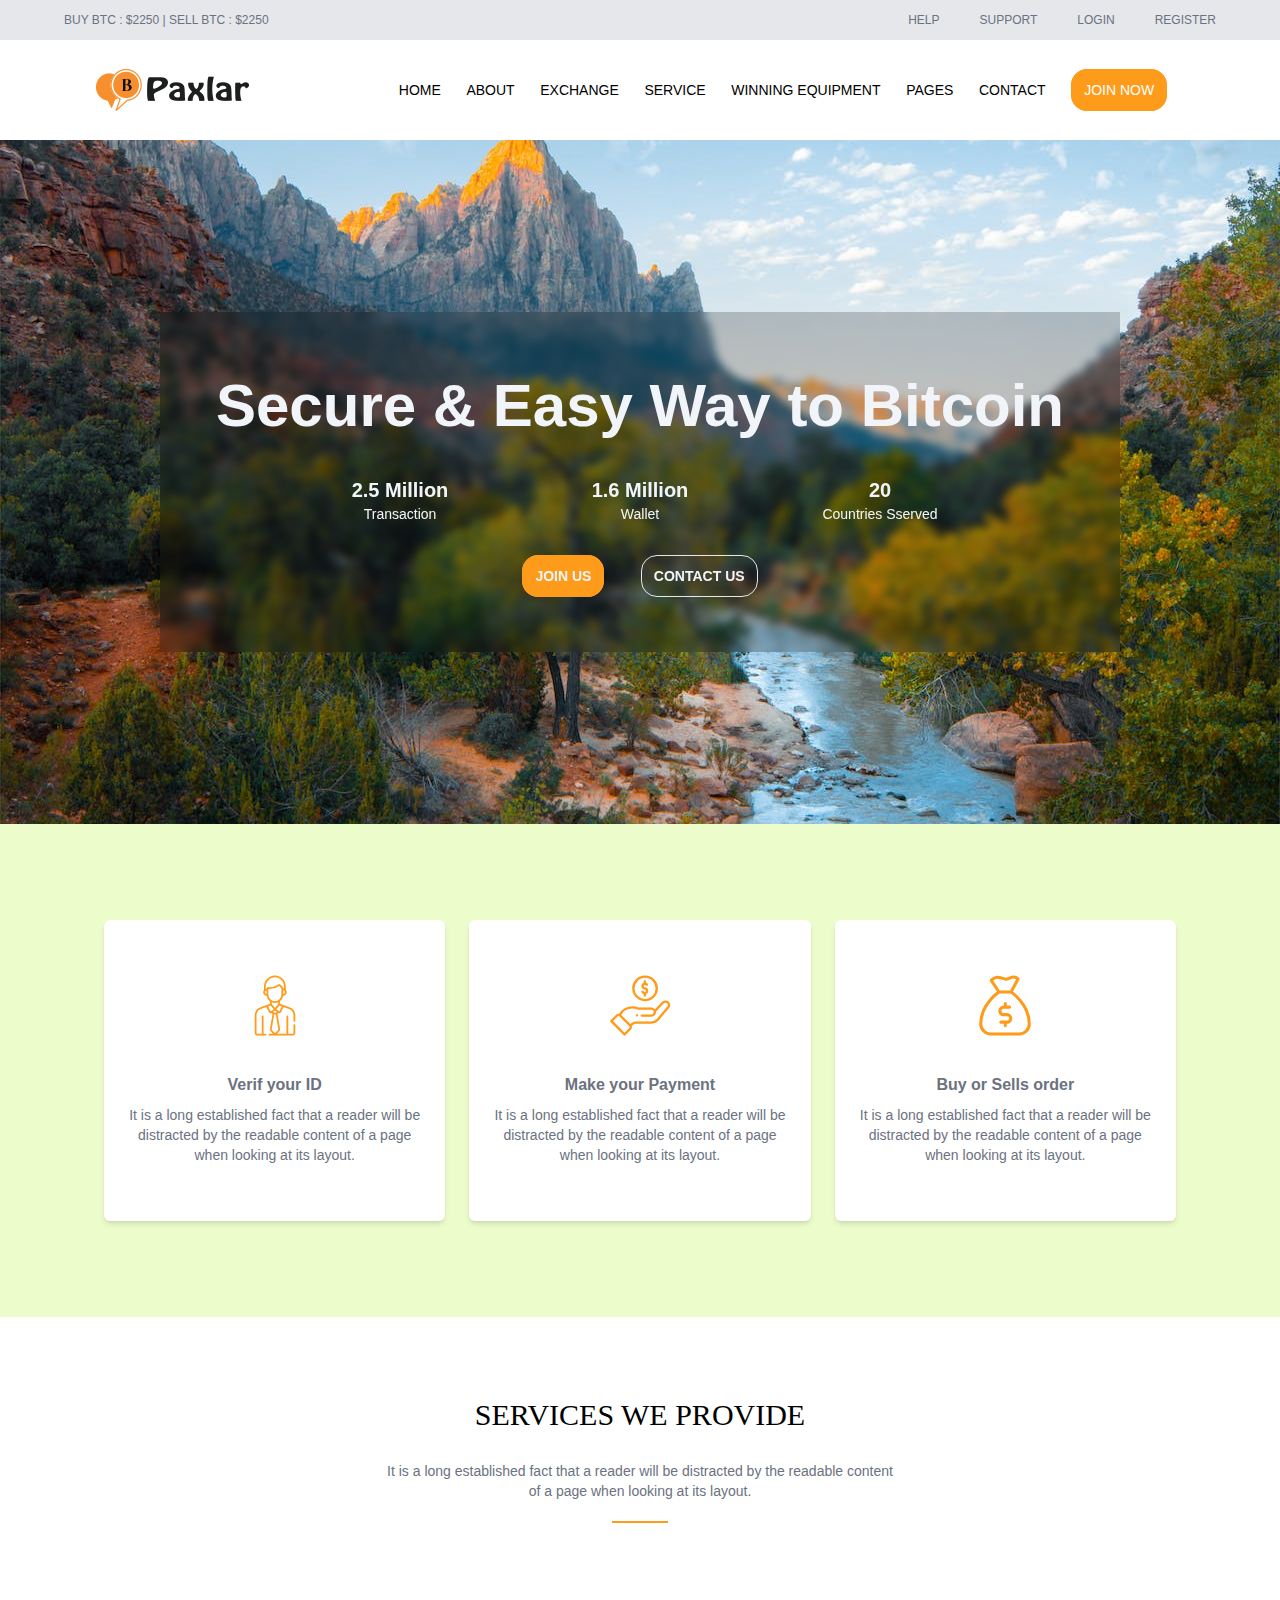
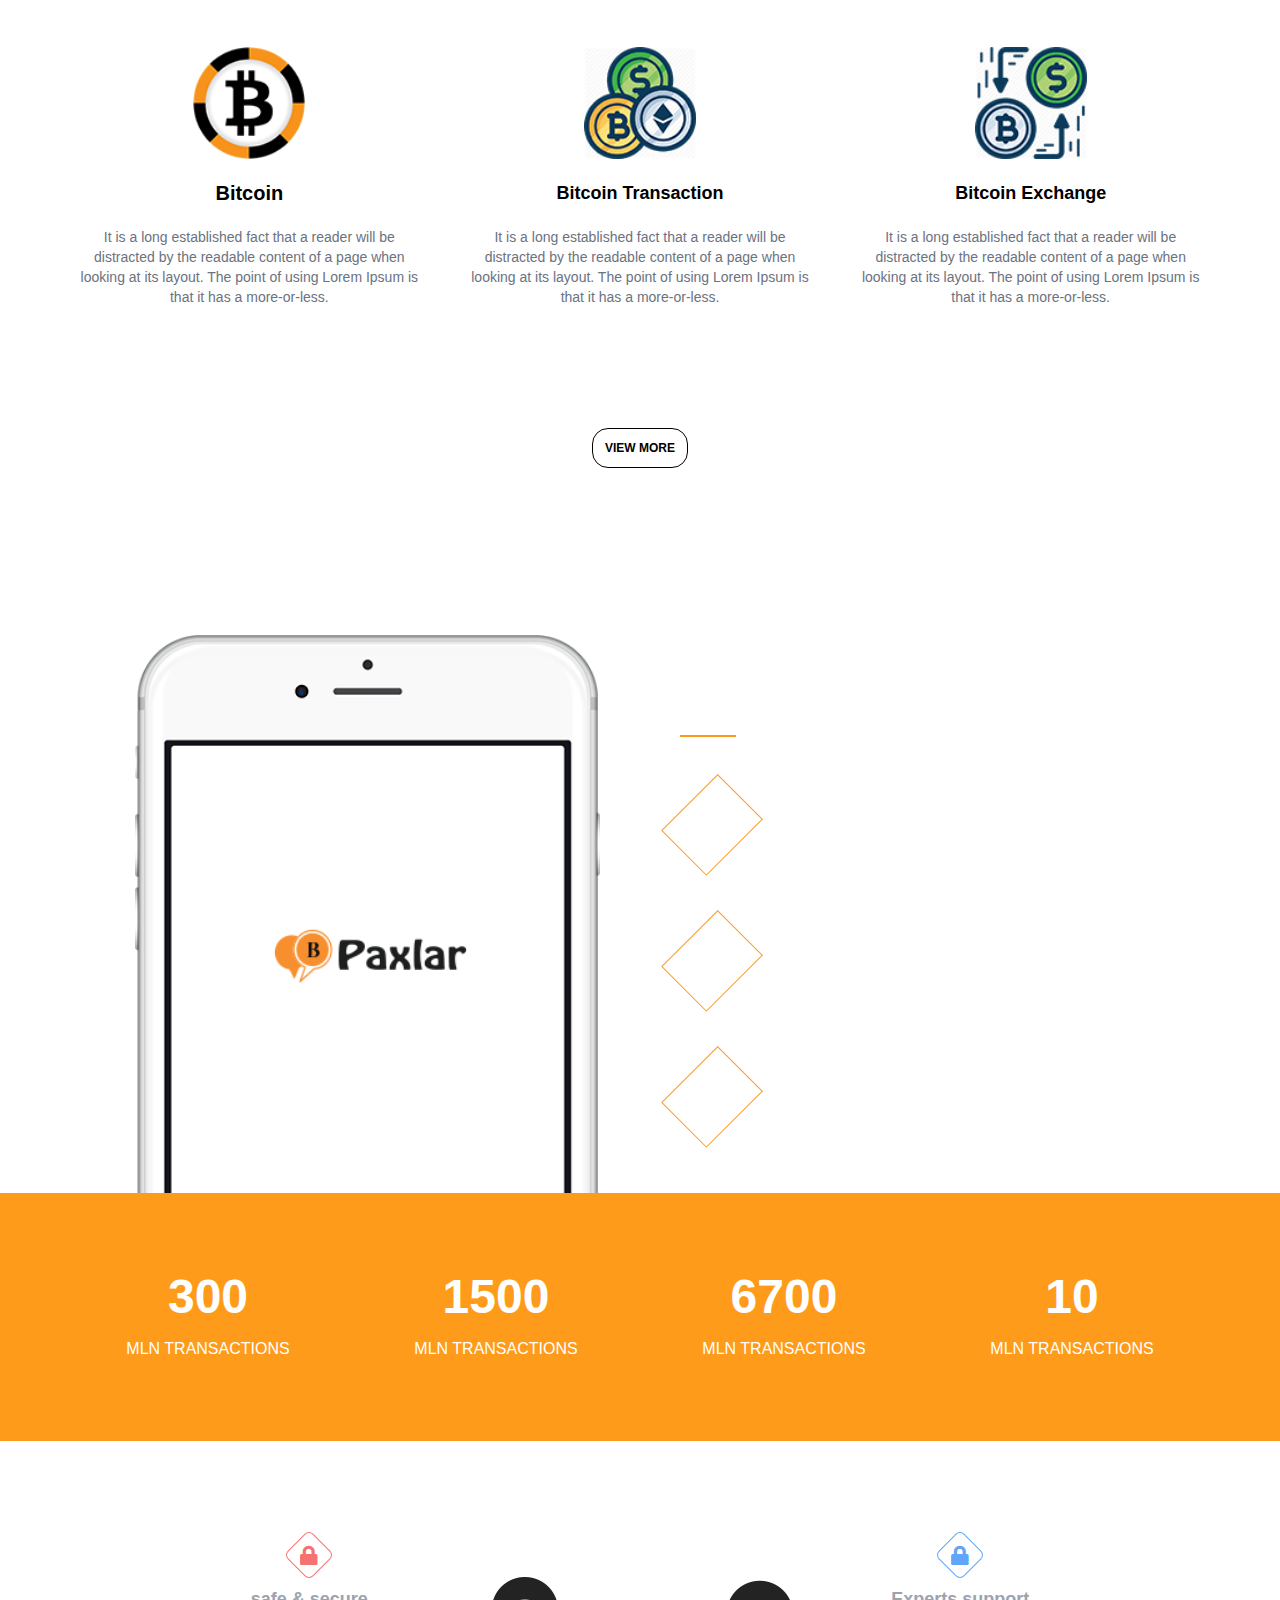
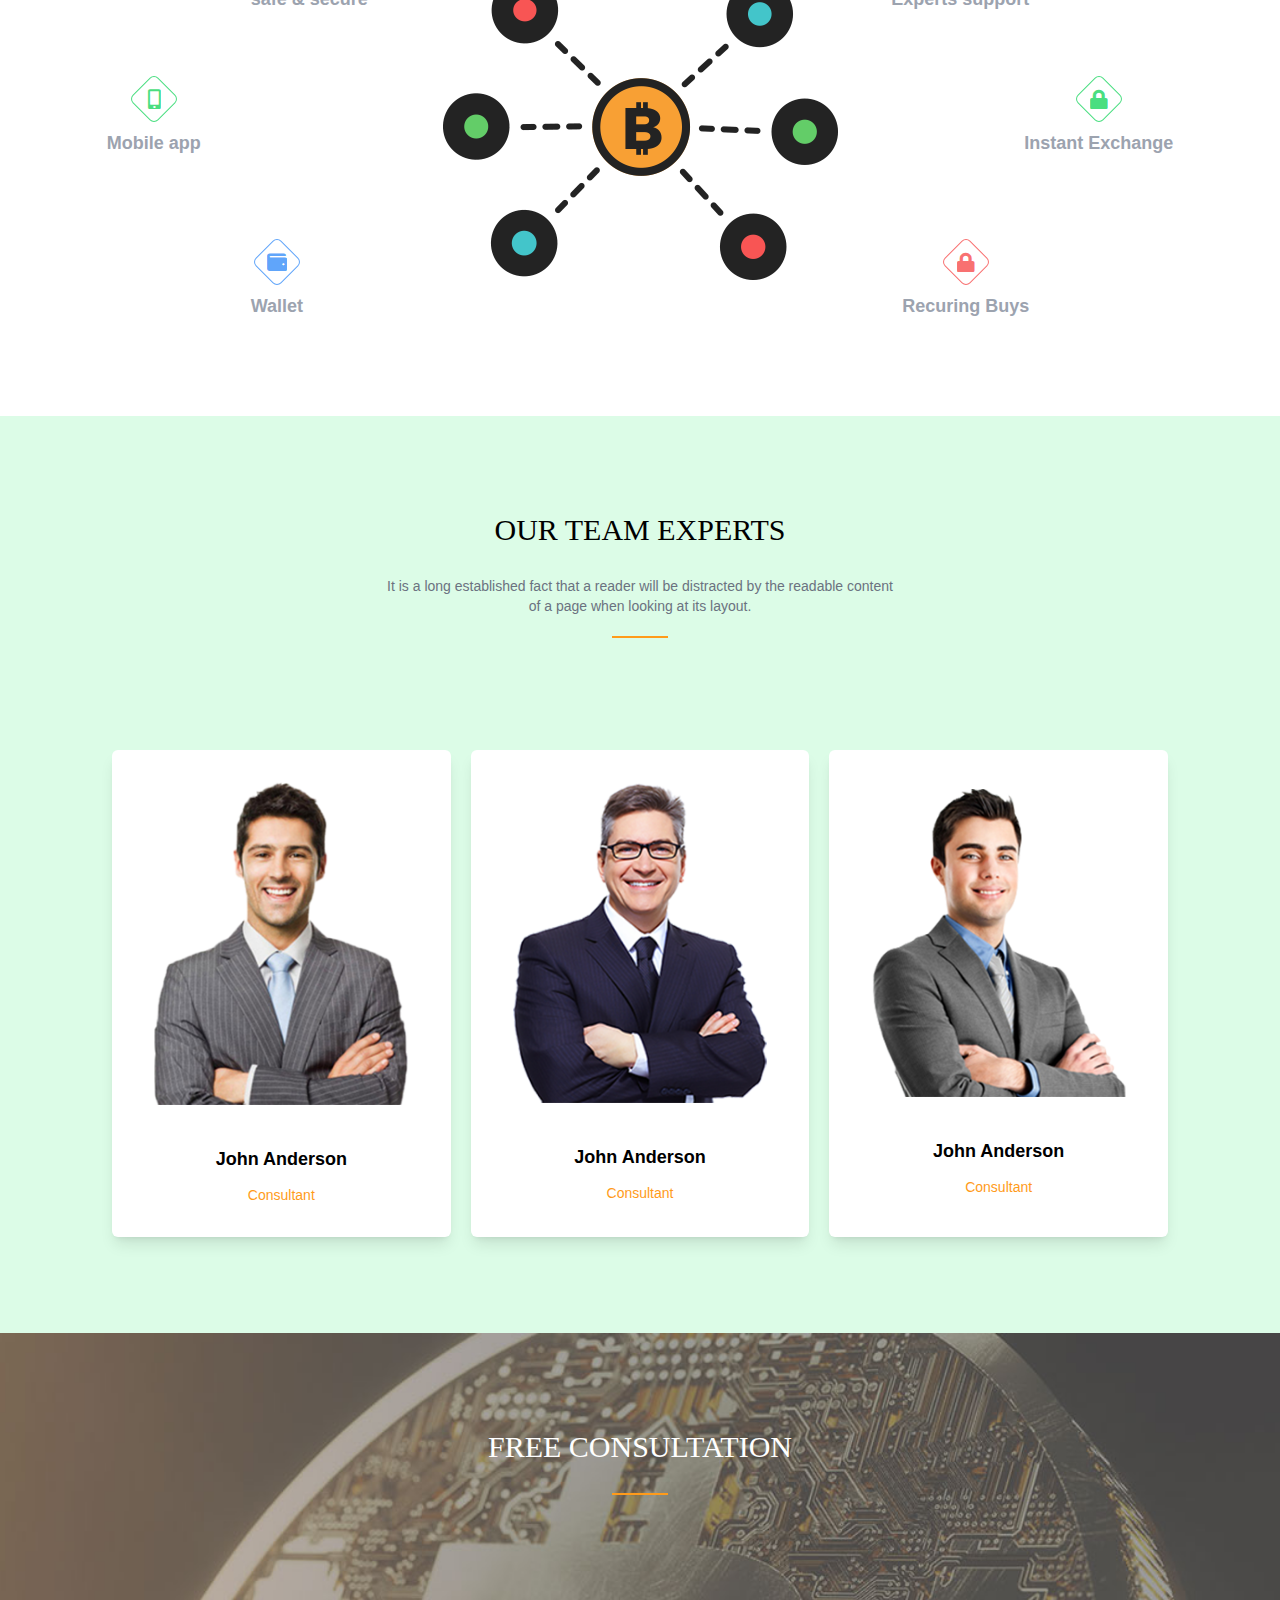
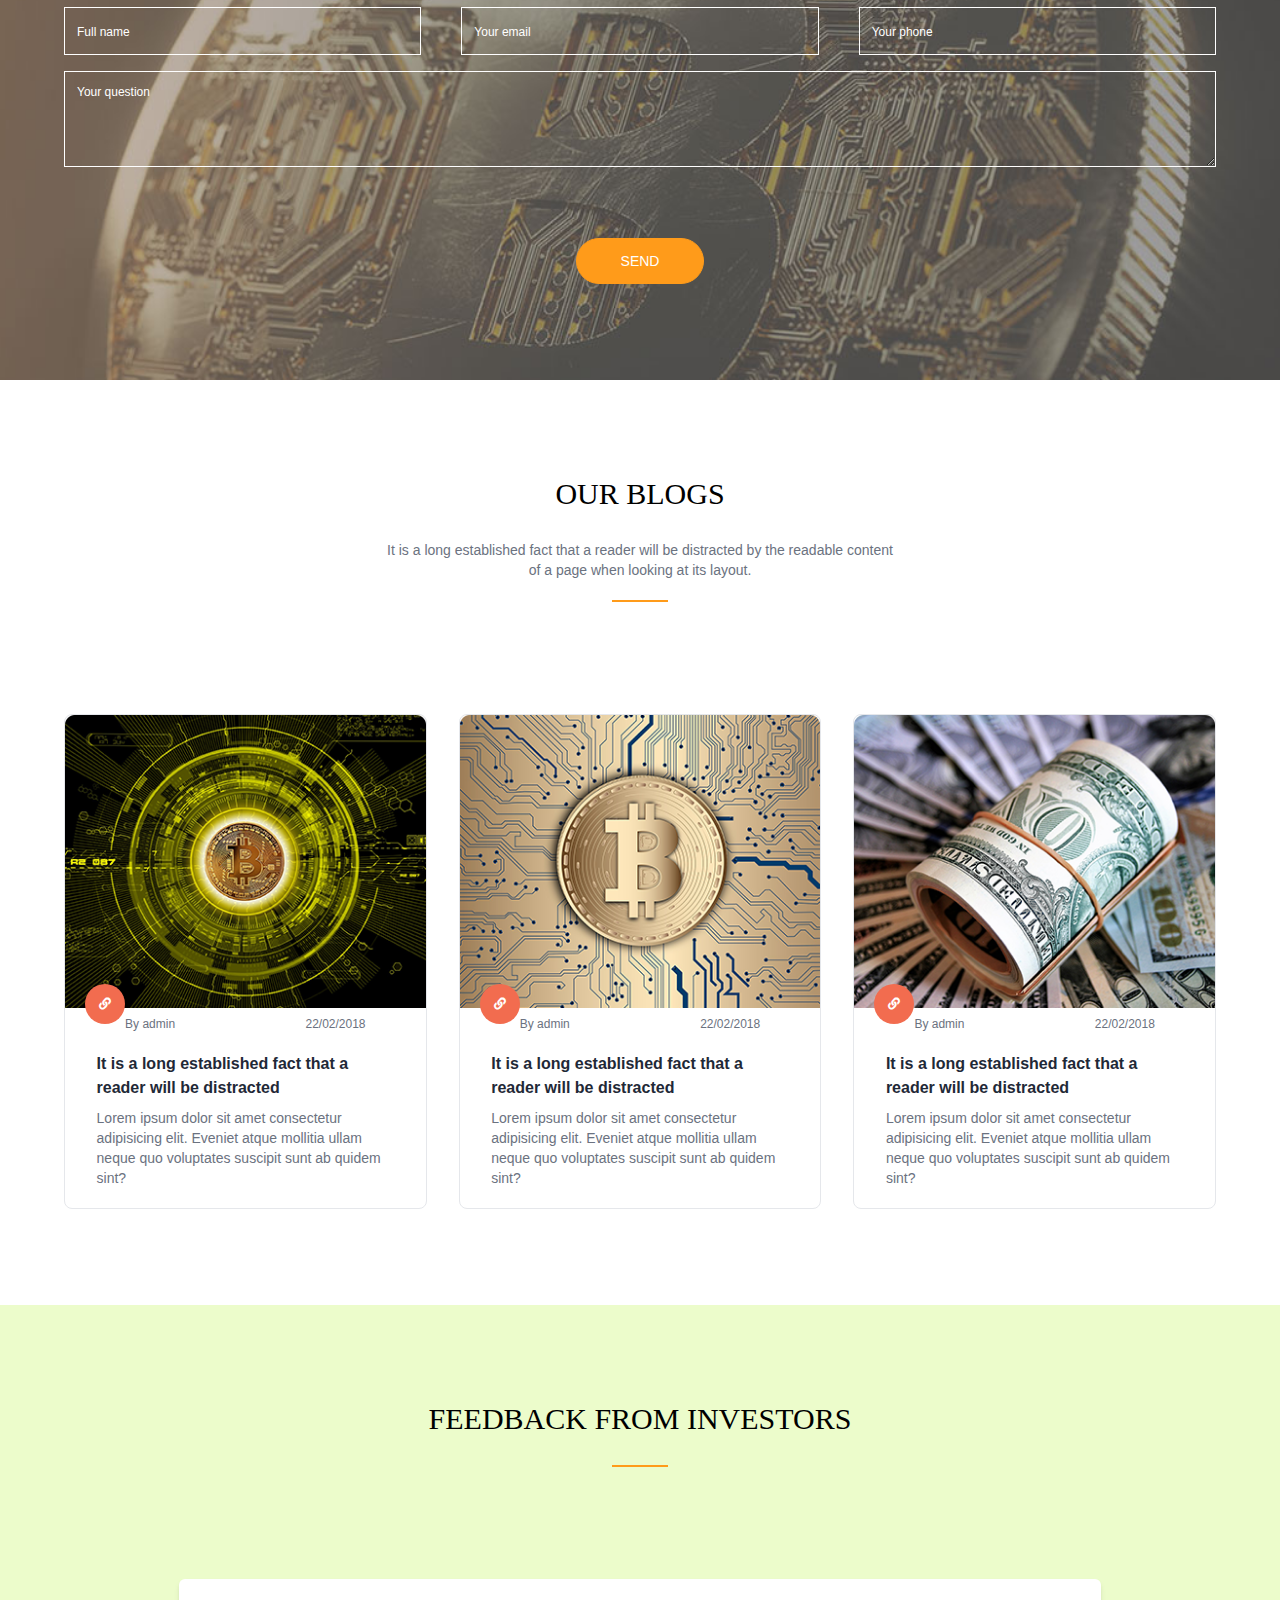
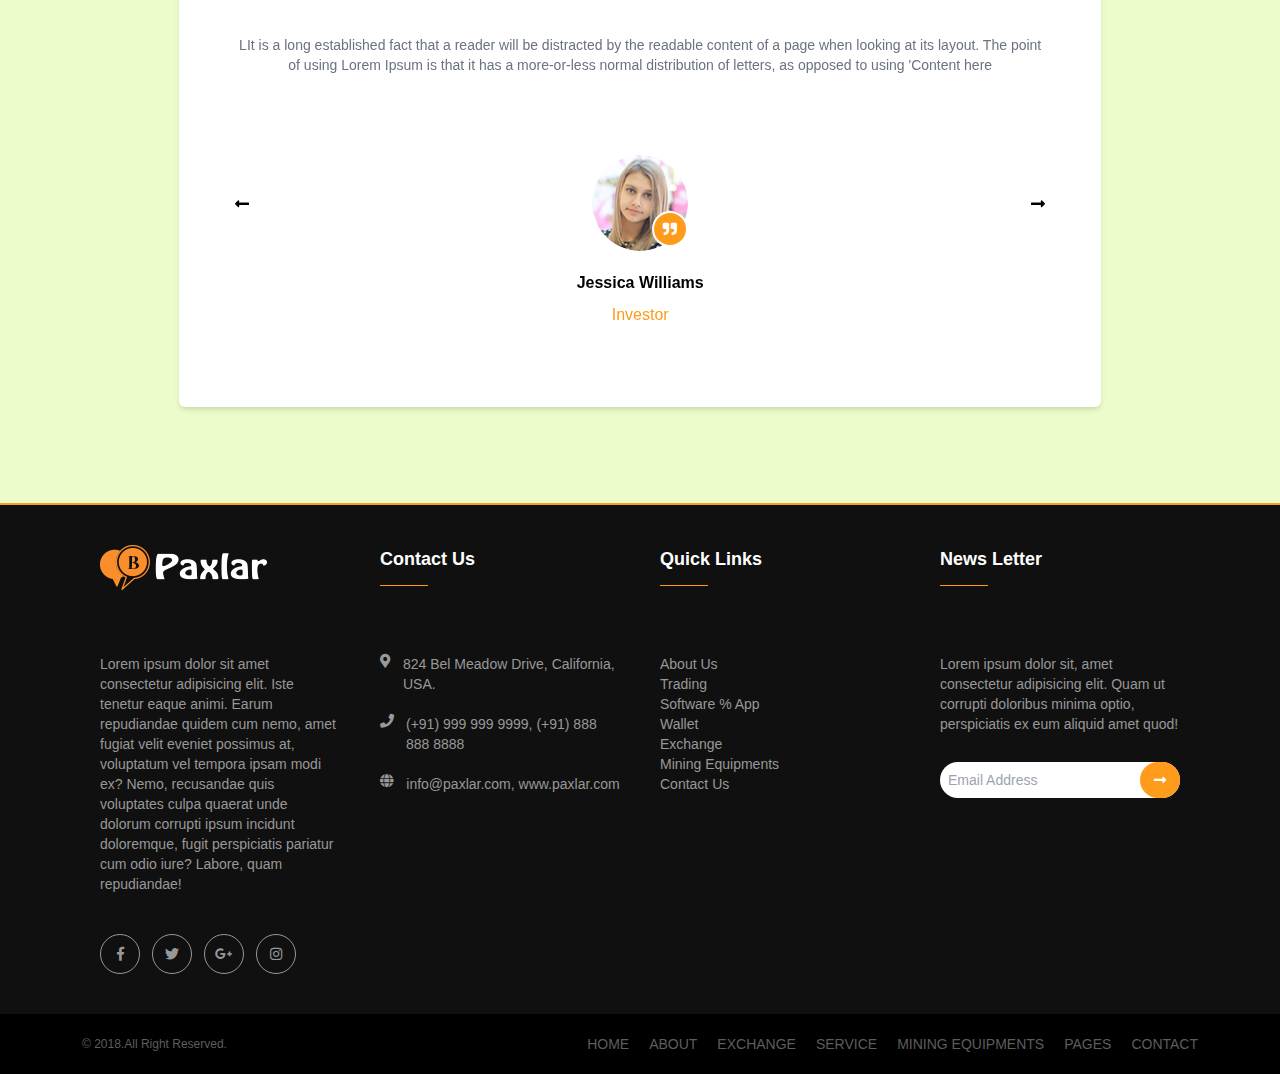
==== commit 50d8465b: "changes" ====
--- a/index.html
+++ b/index.html
@@ -51,7 +51,7 @@
         </ul>
       </div>
       
-      <div class="xl:hidden relative justify-self-end col-span-3 w-10 h-8 cursor-pointer burger">
+      <div class="xl:hidden relative justify-self-end col-span-3 w-10 h-8 cursor-pointer burger my-3">
         <div class="w-full h-1 block bg-black absolute top-0"></div>
         <div class="w-full h-1 block bg-black absolute top-1/2 -translate-y-1/2"></div>
         <div class="w-full h-1 block bg-black absolute bottom-0"></div>
@@ -201,7 +201,7 @@
   <div class="container">
     <div class="grid sm:grid-cols-4 text-center text-white">
         <div class="col-span-1">
-          <h2 class="text-5xl font-bold mb-4 count1">3000</h2>
+          <h2 class="text-5xl font-bold mb-4 count1">300</h2>
           <span>MLN TRANSACTIONS</span>
         </div>
         <div class="col-span-1">
--- a/public/style.css
+++ b/public/style.css
@@ -654,6 +654,11 @@
   margin-bottom: auto;
 }
 
+.my-3 {
+  margin-top: 0.75rem;
+  margin-bottom: 0.75rem;
+}
+
 .mb-10 {
   margin-bottom: 2.5rem;
 }
@@ -1176,6 +1181,11 @@
 .py-8 {
   padding-top: 2rem;
   padding-bottom: 2rem;
+}
+
+.py-7 {
+  padding-top: 1.75rem;
+  padding-bottom: 1.75rem;
 }
 
 .pb-5 {
